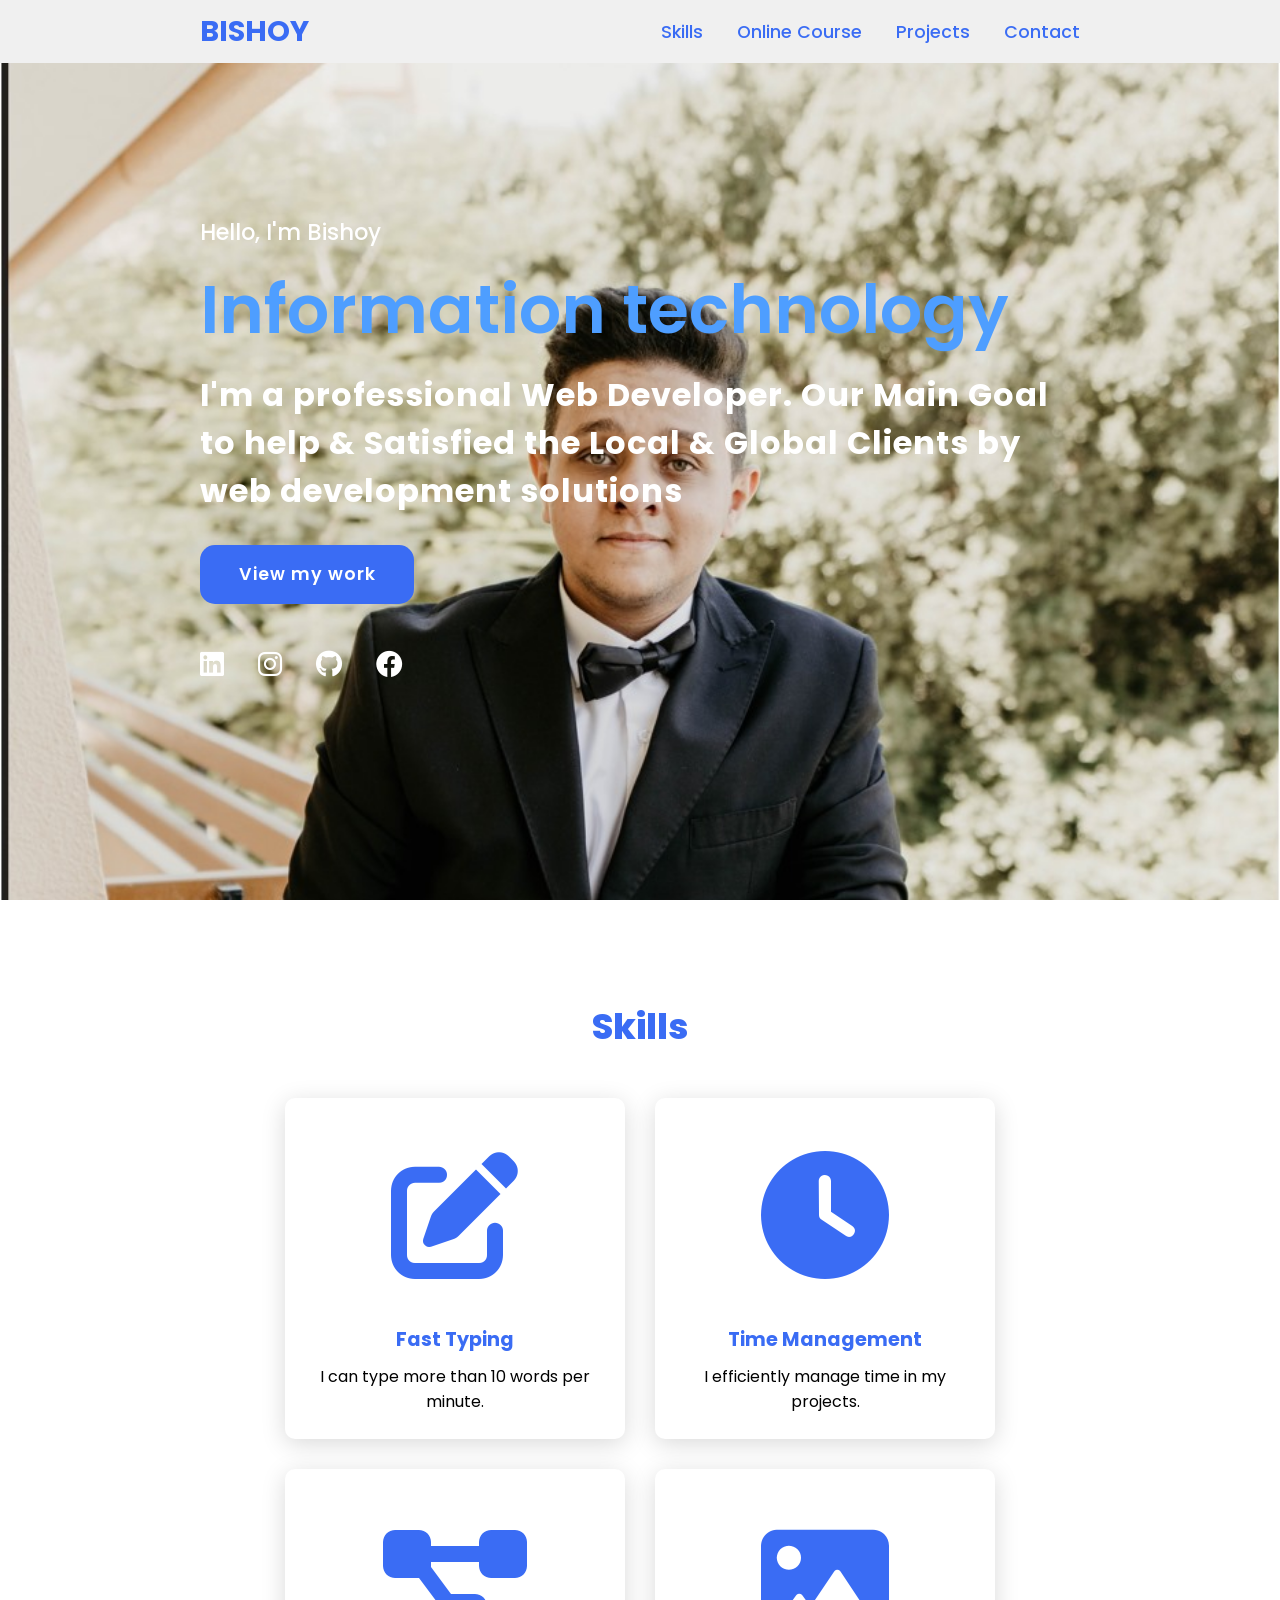
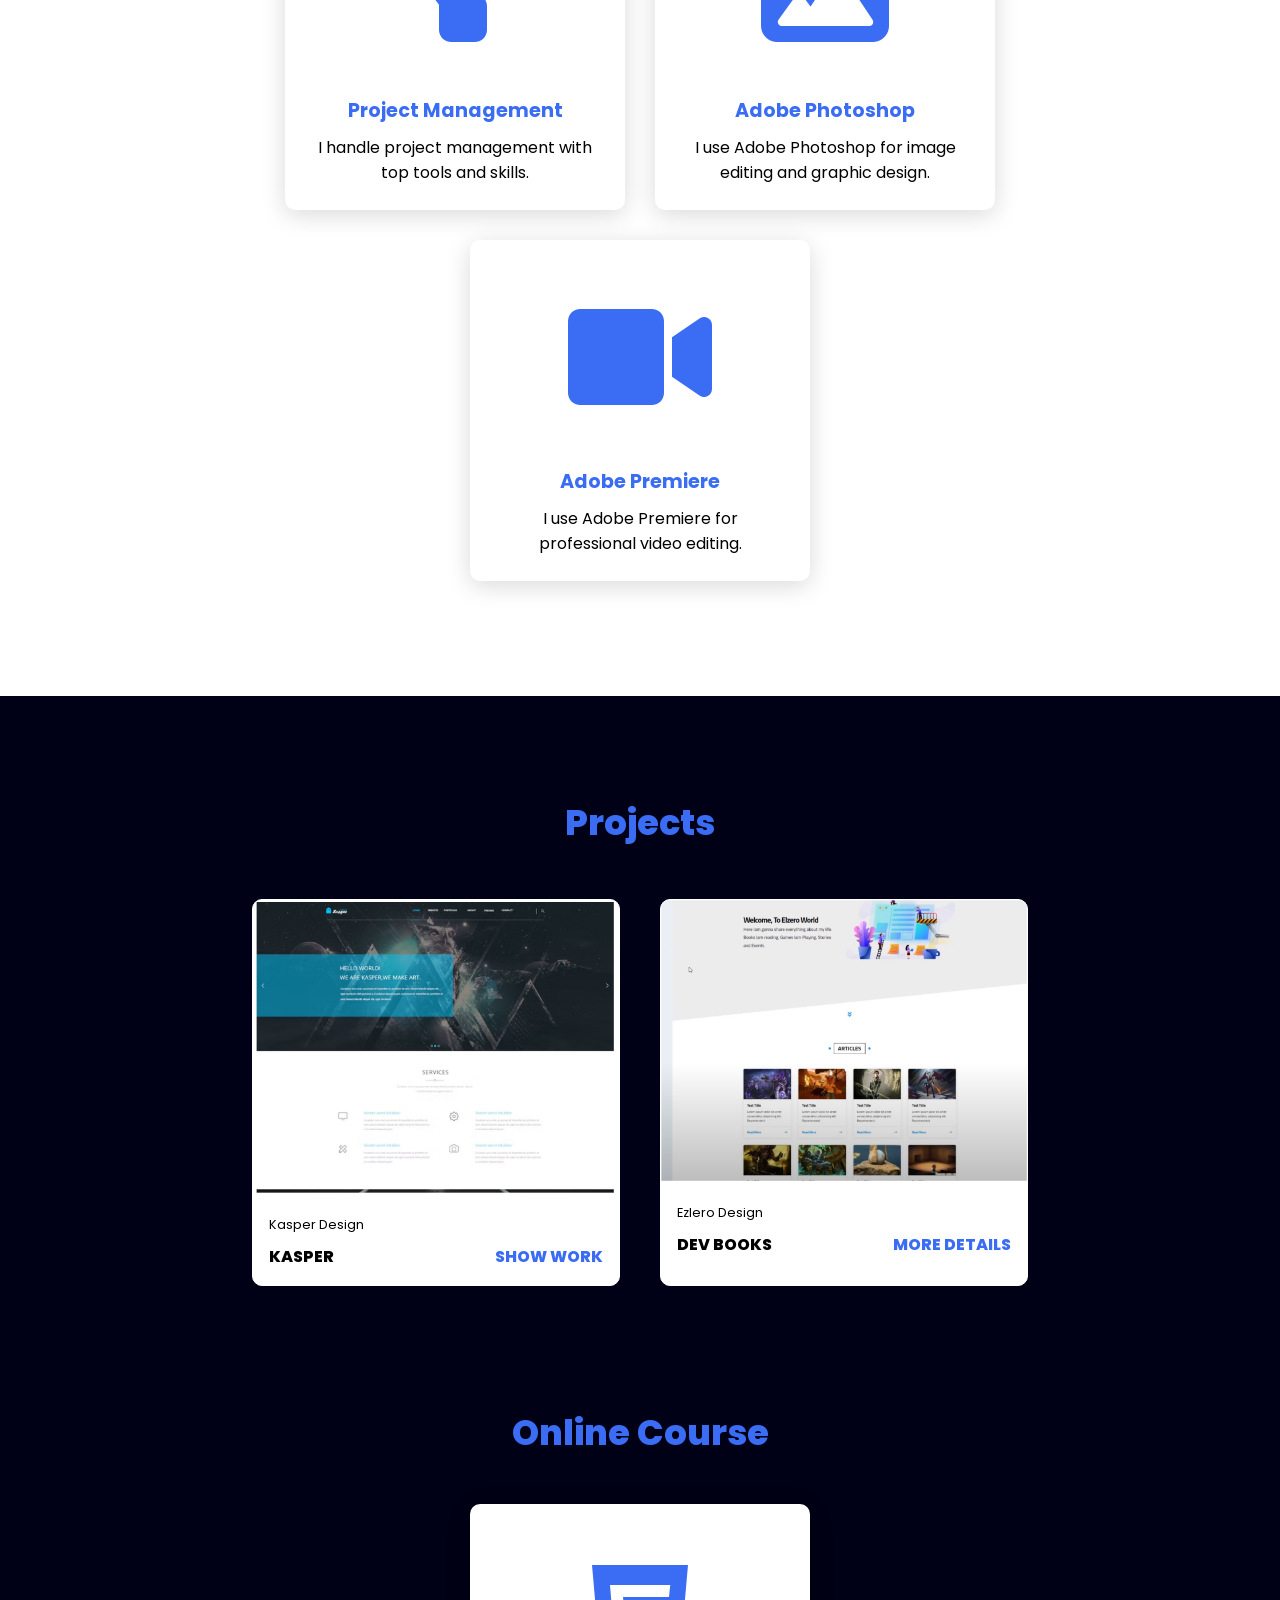
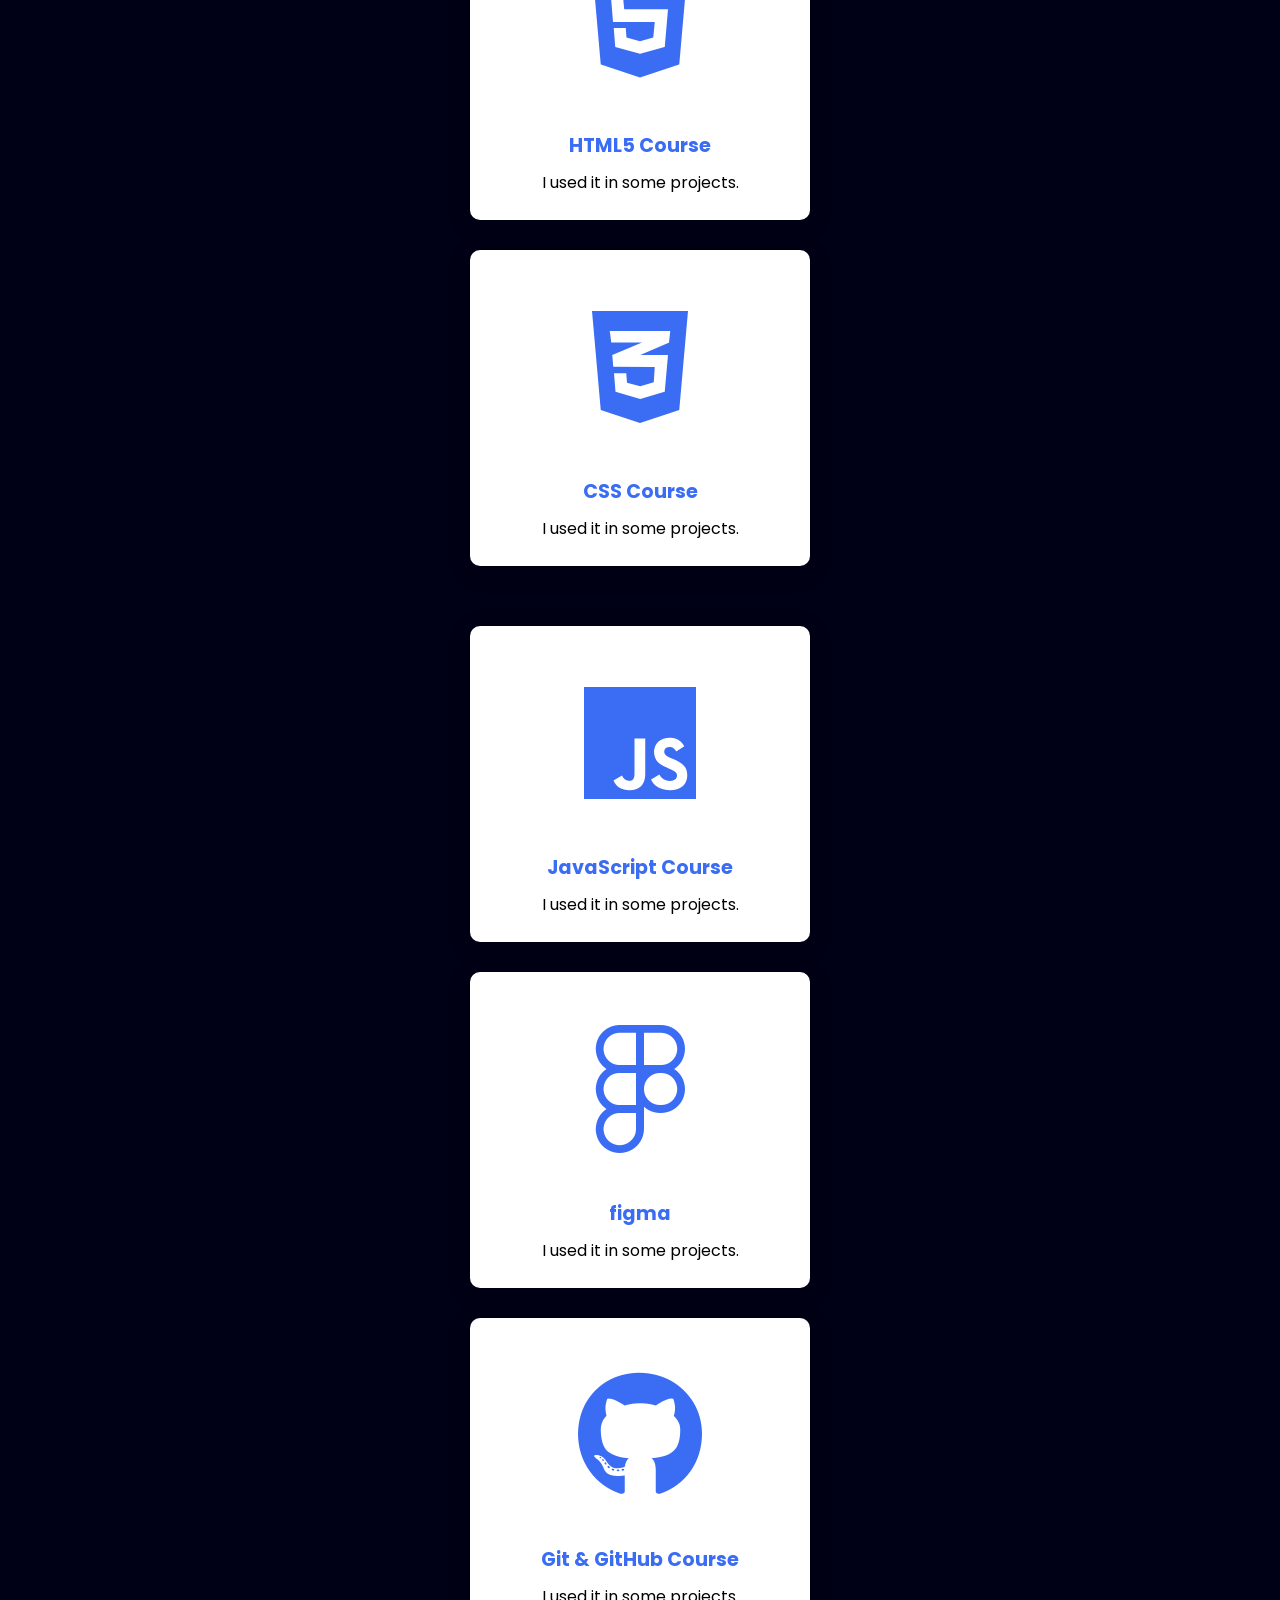
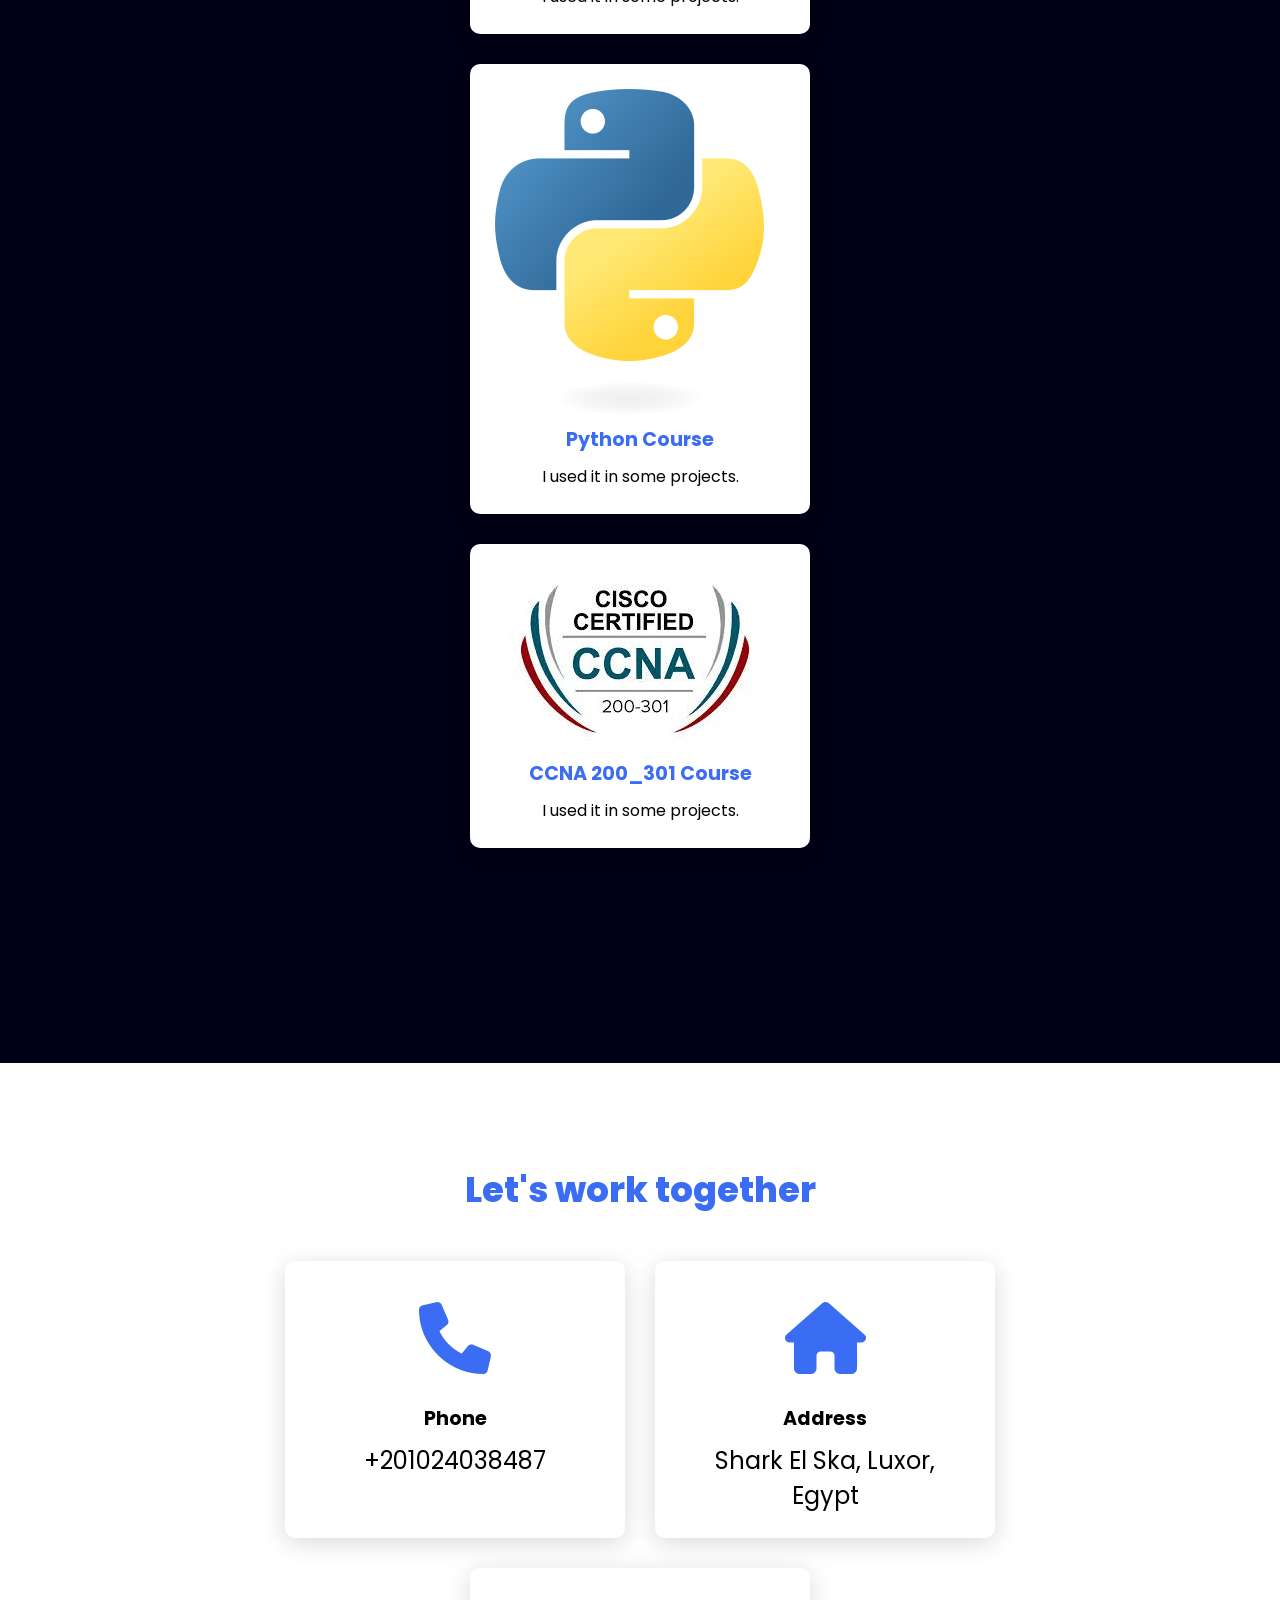
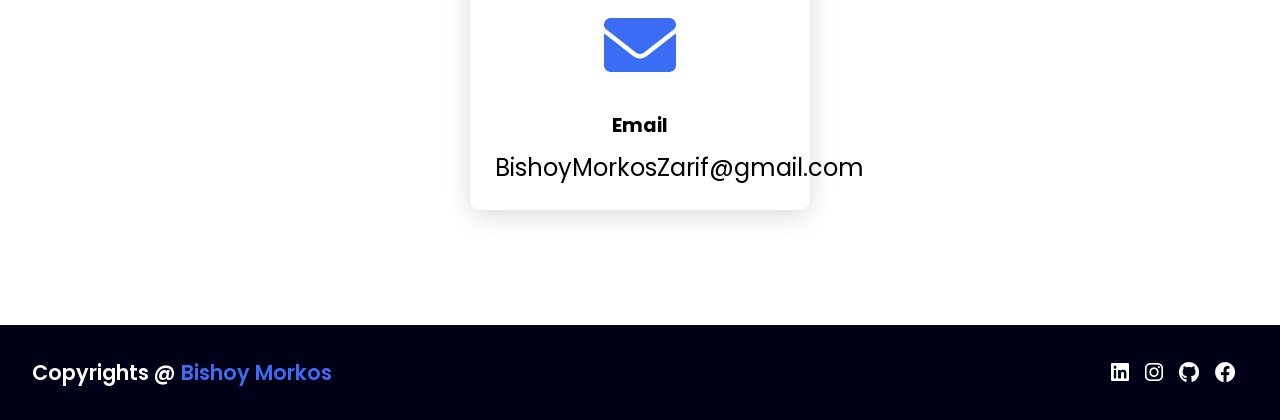
==== index.html @ e1ddabb9 "Update index.html" ====
<!DOCTYPE html>
<html lang="en">
<head>
    <meta charset="UTF-8">
    <meta http-equiv="X-UA-Compatible" content="IE=edge">
    <meta name="viewport" content="width=device-width, initial-scale=1.0">
    <link rel="stylesheet" href="https://cdnjs.cloudflare.com/ajax/libs/font-awesome/6.0.0-beta3/css/all.min.css">
    <link rel="stylesheet" href="style.css">
    <title>Bishoy Morkos</title>
</head>
<body>

    <header>
        <a href="#" class="logo">Bishoy</a>
        <nav class="navigation">
            <a href="#Skills">Skills</a>
            <a href="#Online-Course">Online Course</a>
            <a href="#projects">Projects</a>
            <a href="#contact">Contact</a>
        </nav>
    </header>


    <section class="main">
        <div>
            <h2>Hello, I'm Bishoy<br><span>Information technology</span></h2>
            <h3>I'm a professional Web Developer. Our Main Goal to help & Satisfied the Local & Global Clients by web development solutions</h3>
            <a href="#projects" class="main-btn">View my work</a>
            <div class="social-icons">
                <a href="https://www.linkedin.com/in/bishoy-morkos-71a820216/"><i class="fab fa-linkedin"></i></a>
                <a href="https://www.instagram.com/bishoymorkos1/"><i class="fab fa-instagram"></i></a>
                <a href="https://github.com/BishoyMZarif"><i class="fab fa-github"></i></a>
                <a href="https://www.facebook.com/bishoy.morkos.3/"><i class="fab fa-facebook"></i></a>

            </div>
        </div>
    </section>
    <section class="cards" id="Skills">
        <h2 class="title">Skills</h2>
        <div class="content">
            <div class="card">
                <div class="icon">
                    <i class="fas fa-edit"></i>
                </div>
                <div class="info">
                    <h3>Fast Typing</h3>
                    <p>I can type more than 10 words per minute.</p>
                </div>
            </div>
            <div class="card">
                <div class="icon">
                    <i class="fas fa-clock"></i>
                </div>
                <div class="info">
                    <h3>Time Management</h3>
                    <p>I efficiently manage time in my projects.</p>
                </div>
            </div>
            <div class="card">
                <div class="icon">
                    <i class="fas fa-diagram-project"></i>
                </div>
                <div class="info">
                    <h3>Project Management</h3>
                    <p>I handle project management with top tools and skills.</p>
                </div>
            </div>
            <div class="card">
                <div class="icon">
                    <i class="fas fa-image"></i>
                </div>
                <div class="info">
                    <h3>Adobe Photoshop</h3>
                    <p>I use Adobe Photoshop for image editing and graphic design.</p>
                </div>
            </div>
            <div class="card">
                <div class="icon">
                    <i class="fas fa-video"></i>
                </div>
                <div class="info">
                    <h3>Adobe Premiere</h3>
                    <p>I use Adobe Premiere for professional video editing.</p>
                </div>
            </div>
        </div>
    </section>
    
    

    <section class="projects" id="projects">
        <h2 class="title">Projects</h2>
        <div class="content">
            <div class="project-card">
                <div class="project-image">
                    <img src="imge/work1.jpg" />
                </div>
                <div class="project-info">
                    <p class="project-category">Kasper Design</p>
                    <strong class="project-title">
                        <span>Kasper</span>
                        <a href="https://bishoymzarif.github.io/Kasper.github.io/" class="more-details">Show Work</a>
                    </strong>
                </div>
            </div>
            <div class="project-card">
                <div class="project-image">
                    <img src="imge/work2.jpg" />
                </div>
                <div class="project-info">
                    <p class="project-category">Ezlero Design</p>
                    <strong class="project-title">
                        <span>Dev Books</span>
                        <a href="https://bishoymzarif.github.io/Elzero.github.io/" class="more-details">More details</a>
                    </strong>
                </div>
            </div>
        </div>
    <section class="cards" id="Online-Course"> 
        <h2 class="title">Online Course</h2>
        <div class="content">
            <div class="card">
                <div class="icon">
                    <i class="fab fa-html5"></i>
                </div>
                <div class="info">
                    <h3>HTML5 Course</h3>
                    <p>I used it in some projects.</p>
                </div>
            </div>
            
            <div class="card">
                <div class="icon">
                    <i class="fab fa-css3-alt"></i>
                </div>
                <div class="info">
                    <h3>CSS Course</h3>
                    <p>I used it in some projects.</p>
                </div>
            </div>
            <div class="content">
                <div class="card">
                    <div class="icon">
                        <i class="fa-brands fa-js"></i>
                    </div>
                    <div class="info">
                        <h3>JavaScript Course</h3>
                        <p>I used it in some projects.</p>
                    </div>
                </div>
            <div class="card">
                <div class="icon">
                    <i class="fa-brands fa-figma"></i>
                </div>
                <div class="info">
                    <h3>figma</h3>
                    <p>I used it in some projects.</p>
                </div>
            </div>
    
            <div class="card">
                <div class="icon">
                    <i class="fab fa-github"></i>
                </div>
                <div class="info">
                    <h3>Git & GitHub Course</h3>
                    <p>I used it in some projects.</p>
                </div>
            </div>
    
            <div class="card">
                <div class="image">
                    <img src="imge/python-logo-only.png" alt="Python">
                </div>
                <div class="info">
                    <h3>Python Course</h3>
                    <p>I used it in some projects.</p>
                </div>
            </div>
    
            <div class="card">
                <div class="image">
                    <img src="imge/CCNA 200-301 Courses.jpeg" alt="Networks">
                </div>
                <div class="info">
                    <h3>CCNA 200_301 Course</h3>
                    <p>I used it in some projects.</p>
                </div>
            </div>
    </section>
    
</section>

<section class="cards contact" id="contact">
    <h2 class="title">Let's work together</h2>
    <div class="content">
        <div class="card">
            <div class="icon">
                <i class="fas fa-phone" aria-label="Phone Icon"></i>
            </div>
            <div class="info">
                <h3>Phone</h3>
                <p>+201024038487</p>
            </div>
        </div>
        <div class="card">
            <div class="icon">
                <i class="fas fa-house" aria-label="House Icon"></i>
            </div>
            <div class="info">
                <h3>Address</h3>
                <p>Shark El Ska, Luxor, Egypt</p>
            </div>
        </div>
        <div class="card">
            <div class="icon">
                <i class="fas fa-envelope" aria-label="Email Icon"></i>
            </div>
            <div class="info">
                <h3>Email</h3>
                <p>BishoyMorkosZarif@gmail.com</p>
            </div>
        </div>
    </div>
</section>

    
    <footer class="footer">
        <p class="footer-title">Copyrights @ <span>Bishoy Morkos</span></p>
        <div class="social-icons">
            <a href="https://www.linkedin.com/in/bishoy-morkos-71a820216/"><i class="fab fa-linkedin"></i></a>
            <a href="https://www.instagram.com/bishoymorkos1/"><i class="fab fa-instagram"></i></a>
            <a href="https://github.com/BishoyMZarif"><i class="fab fa-github"></i></a>
            <a href="https://www.facebook.com/bishoy.morkos.3/"><i class="fab fa-facebook"></i></a>
        </div>
    </footer>
    

</body>
</html>
---- style.css ----
@import url('https://fonts.googleapis.com/css2?family=Poppins:ital,wght@0,100;0,200;0,300;0,400;0,500;0,600;0,700;0,800;0,900;1,100;1,200;1,300;1,400;1,500;1,600;1,700;1,800;1,900&display=swap');

*{
    font-family: 'Poppins', sans-serif;
    margin: 0;
    padding: 0;
    box-sizing: border-box;
    scroll-behavior: smooth; 
}


header {
    background-color: #f0f0f0;
    width: 100%;
    position: fixed;
    z-index: 999;
    display: flex;
    justify-content: space-between;
    align-items: center;
    padding: 10px 200px ;
}

.logo{
    text-decoration: none;
    color: #3a6cf4;
    text-transform: uppercase;
    font-weight: 700;
    font-size: 1.8em;
}

.navigation a{
    color: #3a6cf4;
    text-decoration: none;
    font-size: 1.1em;
    font-weight: 500;
    padding-left: 30px;
}

.navigation a:hover{
    color: #601cfc;
}

section {
    padding: 100px 200px;
}

.main {
    width: 100%;
    min-height: 100vh;
    display: flex;
    align-items: center;
    background: url(imge/background..jpg) no-repeat;
    background-size: cover;
    background-position: center;
    background-attachment: fixed;
}

.main h2 {
    color: #fff;
    font-size: 1.4em;
    font-weight: 500;
}

.main h2 span {
    display: inline-block;
    margin-top: 10px;
    color: #4e9eff;
    font-size: 3em;
    font-weight: 600;
}

.main h3 {
    color: #fff;
    font-size: 2em;
    font-weight: 700;
    letter-spacing: 1px;
    margin-top: 10px;
    margin-bottom: 30px;
}

.main-btn {
    color: #fff;
    background-color: #3a6cf4;
    text-decoration: none;
    font-size: 1.1em;
    font-weight: 600;
    display: inline-block;
    padding: 0.9375em 2.1875em;
    letter-spacing: 1px;
    border-radius: 15px;
    margin-bottom: 40px;
    transition: 0.7s ease;
}

.main-btn:hover {
    background-color: #0a49f6;
    transform: scale(1.1);
}

.social-icons a {
    color: #fff;
    font-size: 1.7em;
    padding-right: 30px;
}

.title {
    display: flex;
    justify-content: center;
    color: #3a6cf4;
    font-size: 2.2em;
    font-weight: 800;
    margin-bottom: 30px;
}

.content {
    display: flex;
    justify-content: center;
    flex-direction: row;
    flex-wrap: wrap;
}

.card {
    background-color: #fff;
    width: 21.25em;
    box-shadow: 0 5px 25px rgba(1 1 1 / 15%);
    border-radius: 10px;
    padding: 25px;
    margin: 15px;
    transition: 0.7s ease;
}

.card:hover {
    transform: scale(1.1);
}

.card .icon {
    color: #3a6cf4;
    font-size: 8em;
    text-align: center;
}

.card img {
    max-width: 100%;
    height: auto;
    object-fit: cover; 
    display:block; 
}

.info {
    text-align: center;
}

.info h3{
    color: #3a6cf4;
    font-size: 1.2em;
    font-weight: 700;
    margin: 10px;
}

.Skills{
    background-color: white;
}

.Skills .content{
    margin-top: 30px;
}

.Skills-card {
    background-color: #fff;
    border: 1px solid #fff;
    min-height: 14em;
    width: 23em;
    overflow: hidden;
    border-radius: 10px;
    margin: 20px;
    transition: 0.7s ease;
}

.SKills-card:hover {
    transform: scale(1.1);
 }
 
 .Skills-card:hover .project-image {
     opacity: 0.9;
  }
 
 .Skills-image img{
     width: 100%
 }
 
 .Skills-info {
     padding: 1em;
 }
 
 .Skills-category {
     font-size: 0.8em;
     color: #000;
 }
 
 .Skills-title {
     display: flex;
     justify-content: space-between;
     text-transform: uppercase;
     font-weight: 800;
     margin-top: 10px;
 }
.projects {
    background-color: #000016;
}

.projects .content{
    margin-top: 30px;
}

.project-card {
    background-color: #fff;
    border: 1px solid #fff;
    min-height: 14em;
    width: 23em;
    overflow: hidden;
    border-radius: 10px;
    margin: 20px;
    transition: 0.7s ease;
}

.project-card:hover {
   transform: scale(1.1);
}

.project-card:hover .project-image {
    opacity: 0.9;
 }

.project-image img{
    width: 100%
}

.project-info {
    padding: 1em;
}

.project-category {
    font-size: 0.8em;
    color: #000;
}

.project-title {
    display: flex;
    justify-content: space-between;
    text-transform: uppercase;
    font-weight: 800;
    margin-top: 10px;
}

.more-details {
    text-decoration: none;
    color: #3a6cf4;
}

.more-details:hover {
    color: #601cfc;
}

.contact .icon{
    font-size: 4.5em;
}

.contact .info h3 {
    color: #000;
}

.contact .info p {
    font-size: 1.5em;
}

.footer {
    background-color: #000016;
    color: #fff;
    padding: 2em;
    display: flex;
    justify-content: space-between;
}

.footer-title {
    font-size: 1.3em;
    font-weight: 600;
}

.footer-title span {
    color: #3a6cf4;
}

.footer .social-icons a{
    font-size: 1.3em;
    padding: 0 12px 0 0;
}

@media (max-width:1023px){
    header{
        padding: 12px 20px;
    }

    .navigation a{
        padding-left: 10px;
    }

    .title{
        font-size: 1.8em;
    }

    section{
        padding: 80px 20px;
    }

    .main-content h2{
        font-size: 1em;
    }

    .main-content h3{
        font-size: 1.6em;
    }

    .content{
        flex-direction: column;
        align-items: center;
    }

}

@media (max-width:641px){
    body{
        font-size: 12px;
    }

    .main-content h2{
        font-size: 0.8em;
    }

    .main-content h3{
        font-size: 1.4em;
    }
}

@media (max-width:300px){
    body{
        font-size: 10px;
     
    }
}

.courses {
    background-color: #f0f0f0;
    width: 100%;
    position: fixed;
    z-index: 999;
    display: flex;
    justify-content: space-between;
    align-items: center;
    padding: 10px 200px ;
}


.courses .title {
    display: flex;
    justify-content: center;
    color: #3a6cf4;
    font-size: 2.2em;
    font-weight: 800;
    margin-bottom: 30px;
}


.courses .content {
    display: flex;
    justify-content: center;
    flex-direction: row;
    flex-wrap: wrap;
}
.course-card {
    background-color: white;
    border: 1px solid #ddd;
    border-radius: 8px;
    width: 30%;
    margin-bottom: 30px;
    box-shadow: 0 4px 8px rgba(0, 0, 0, 0.1);
    transition: transform 0.3s ease-in-out;
}

.course-card:hover {
    transform: scale(1.05);
}

.course-image img {
    width: 100%;
    border-top-left-radius: 8px;
    border-top-right-radius: 8px;
}

.course-info {
    padding: 15px;
}

.course-info h3 {
    font-size: 1.5em;
    margin-bottom: 10px;
}

.course-info p {
    font-size: 1em;
    margin-bottom: 15px;
    color: #555;
}

.course-link {
    text-decoration: none;
    color: #007bff;
    font-weight: bold;
    transition: color 0.3s ease;
}

.course-link:hover {
    color: #0056b3;
}

/* Media query for smaller screens */
@media screen and (max-width: 768px) {
    .course-card {
        width: 100%;
        margin-bottom: 20px;
    }
}
.courses {
    padding: 50px;
    background-color: #f9f9f9;
}

.courses .title {
    text-align: center;
    font-size: 2em;
    margin-bottom: 30px;
}

.courses .content {
    display: flex;
    justify-content: space-between;
    flex-wrap: wrap;
}

.course-card {
    background-color: white;
    border: 1px solid #ddd;
    border-radius: 8px;
    width: 30%;
    margin-bottom: 30px;
    box-shadow: 0 4px 8px rgba(0, 0, 0, 0.1);
    transition: transform 0.3s ease-in-out;
}

.course-card:hover {
    transform: scale(1.05);
}

.course-image img {
    width: 100%;
    border-top-left-radius: 8px;
    border-top-right-radius: 8px;
}

.course-info {
    padding: 15px;
}

.course-info h3 {
    font-size: 1.5em;
    margin-bottom: 10px;
}

.course-info p {
    font-size: 1em;
    margin-bottom: 15px;
    color: #555;
}

.course-link {
    text-decoration: none;
    color: #007bff;
    font-weight: bold;
    transition: color 0.3s ease;
}

.course-link:hover {
    color: #0056b3;
}

/* Media query for smaller screens */
@media screen and (max-width: 768px) {
    .course-card {
        width: 100%;
        margin-bottom: 20px;
    }
}
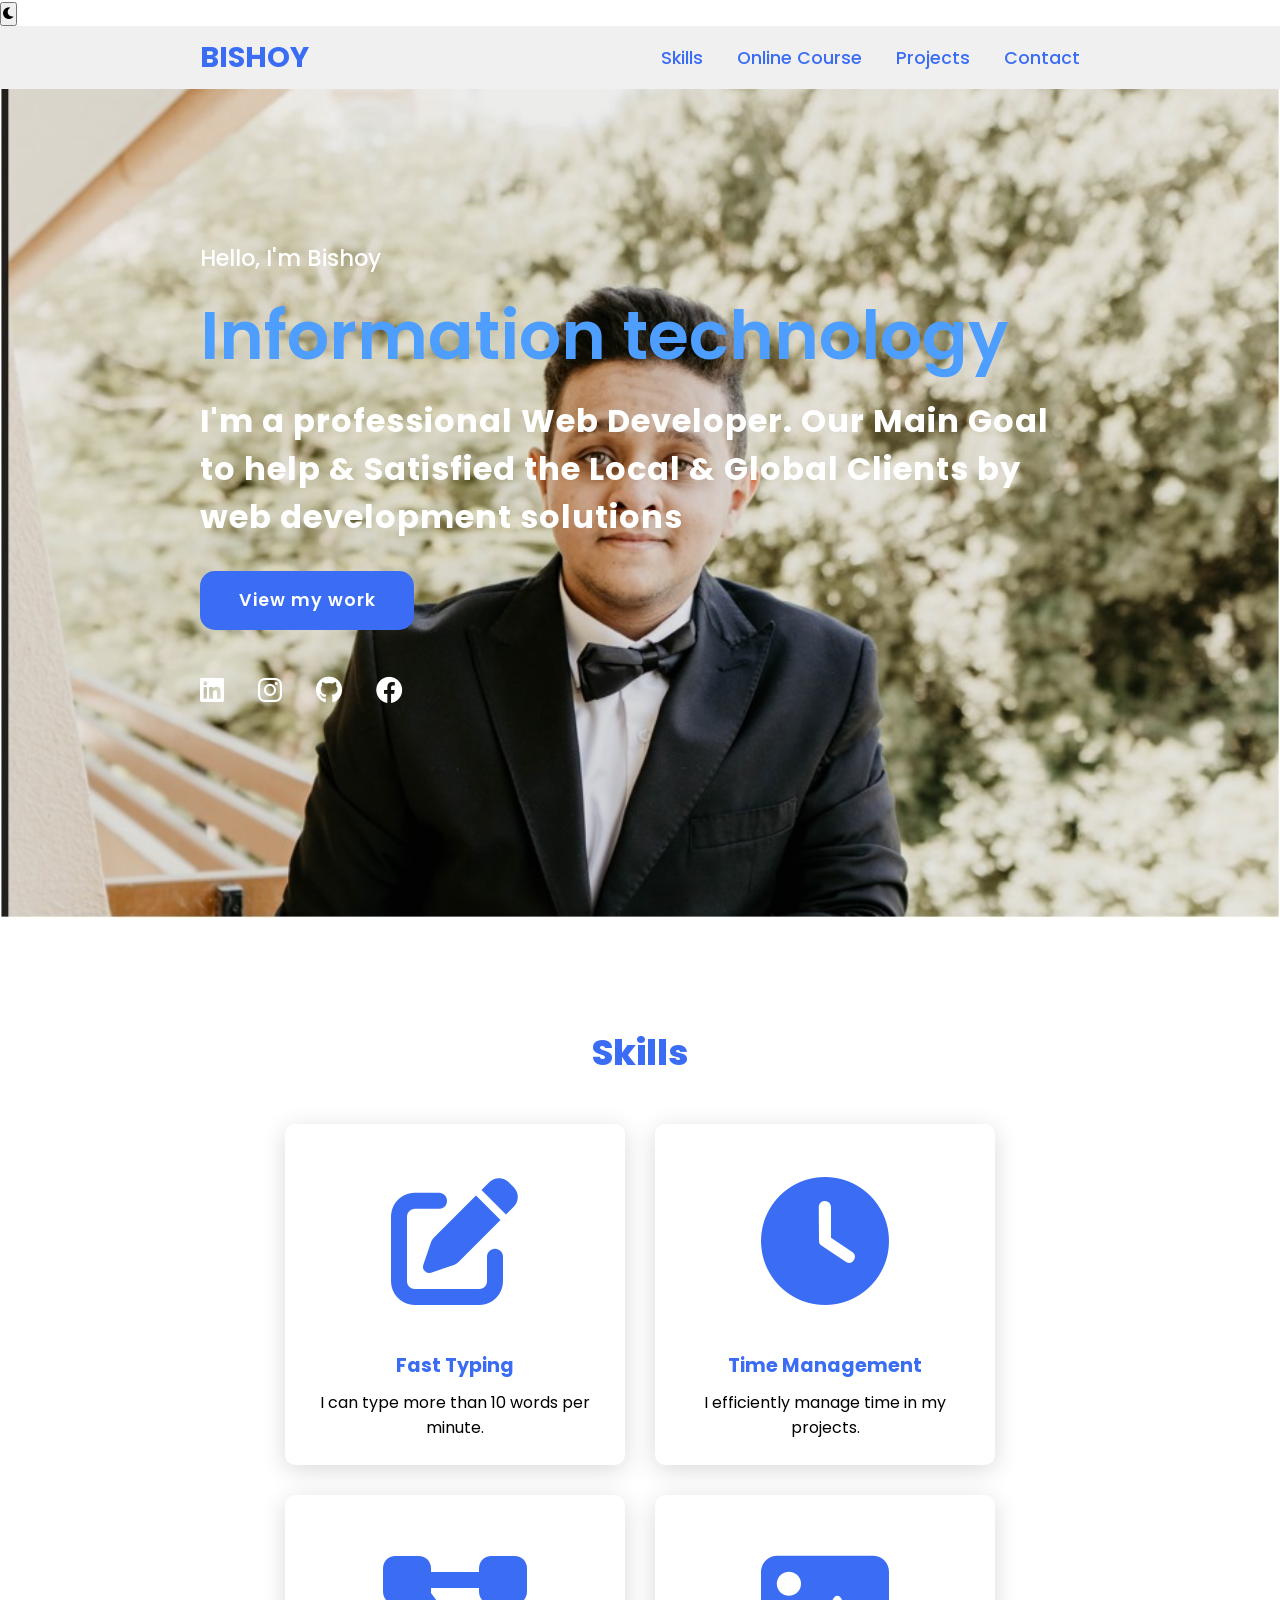
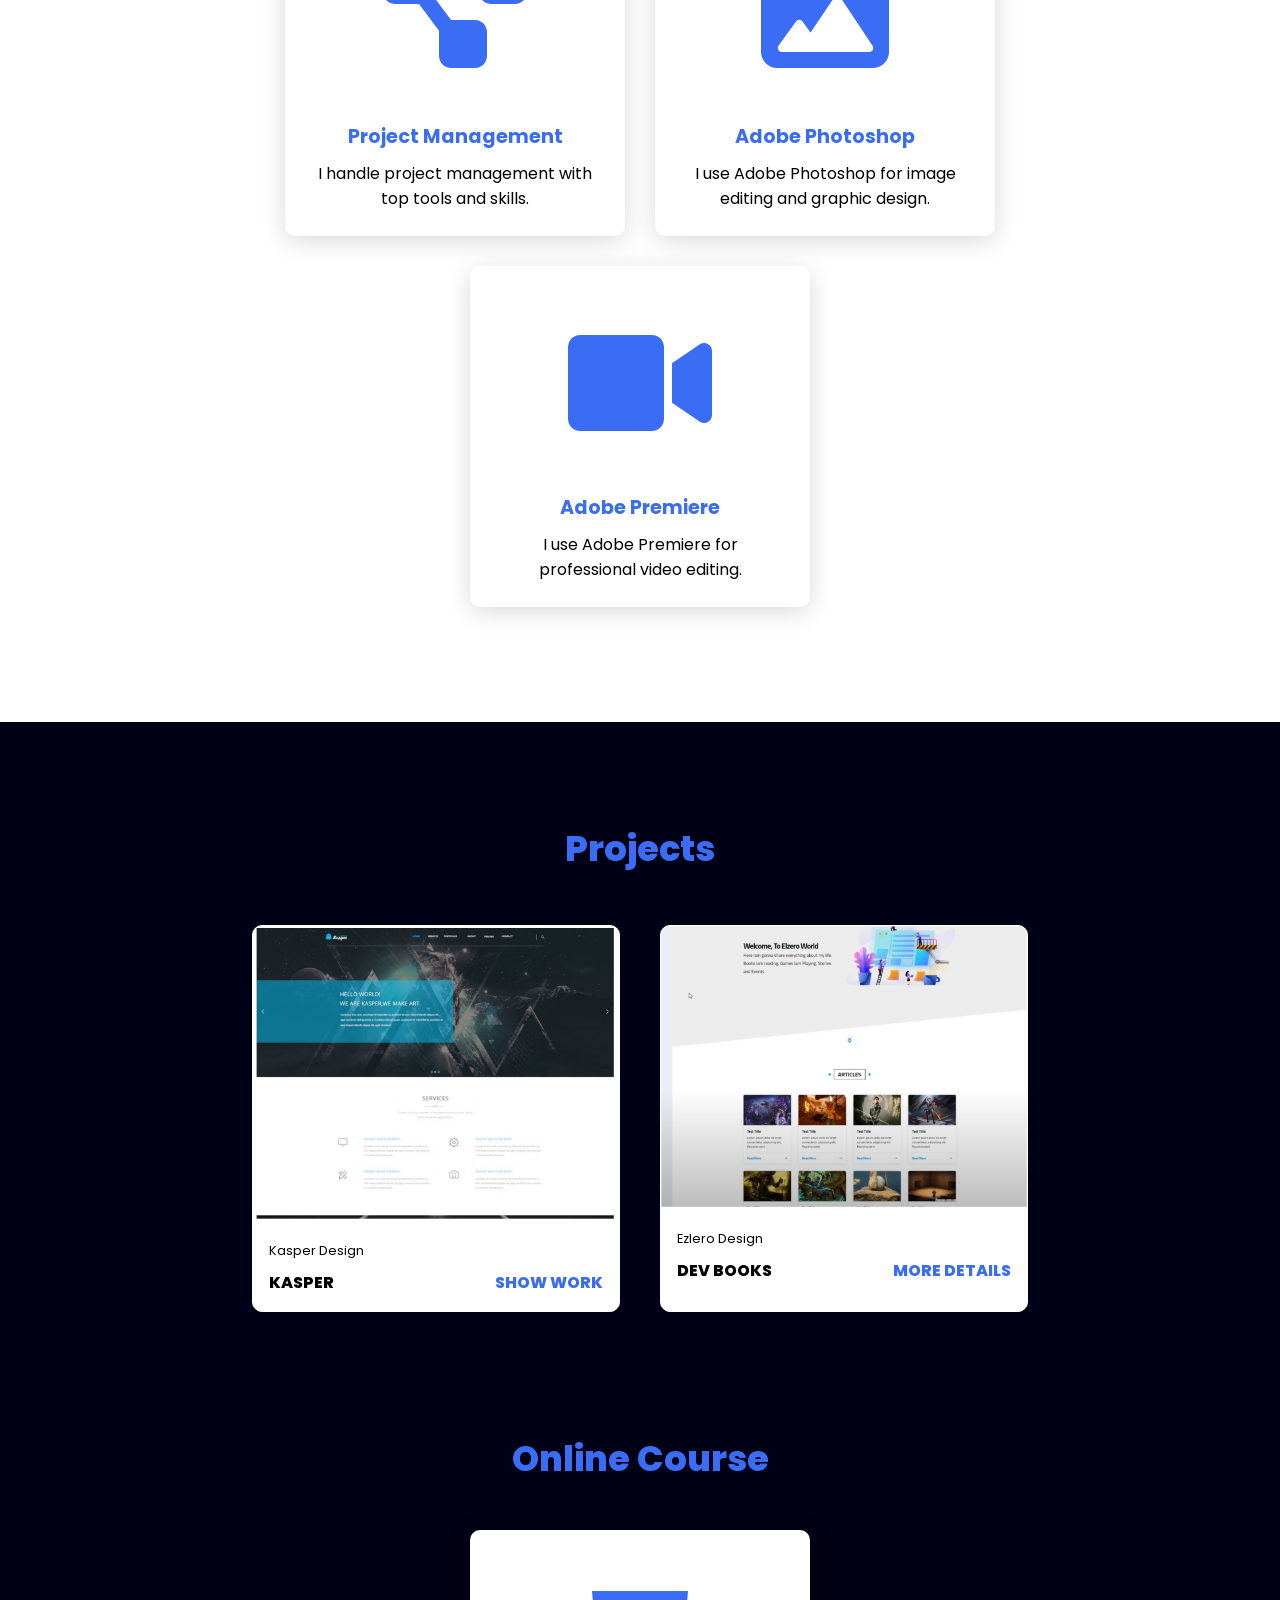
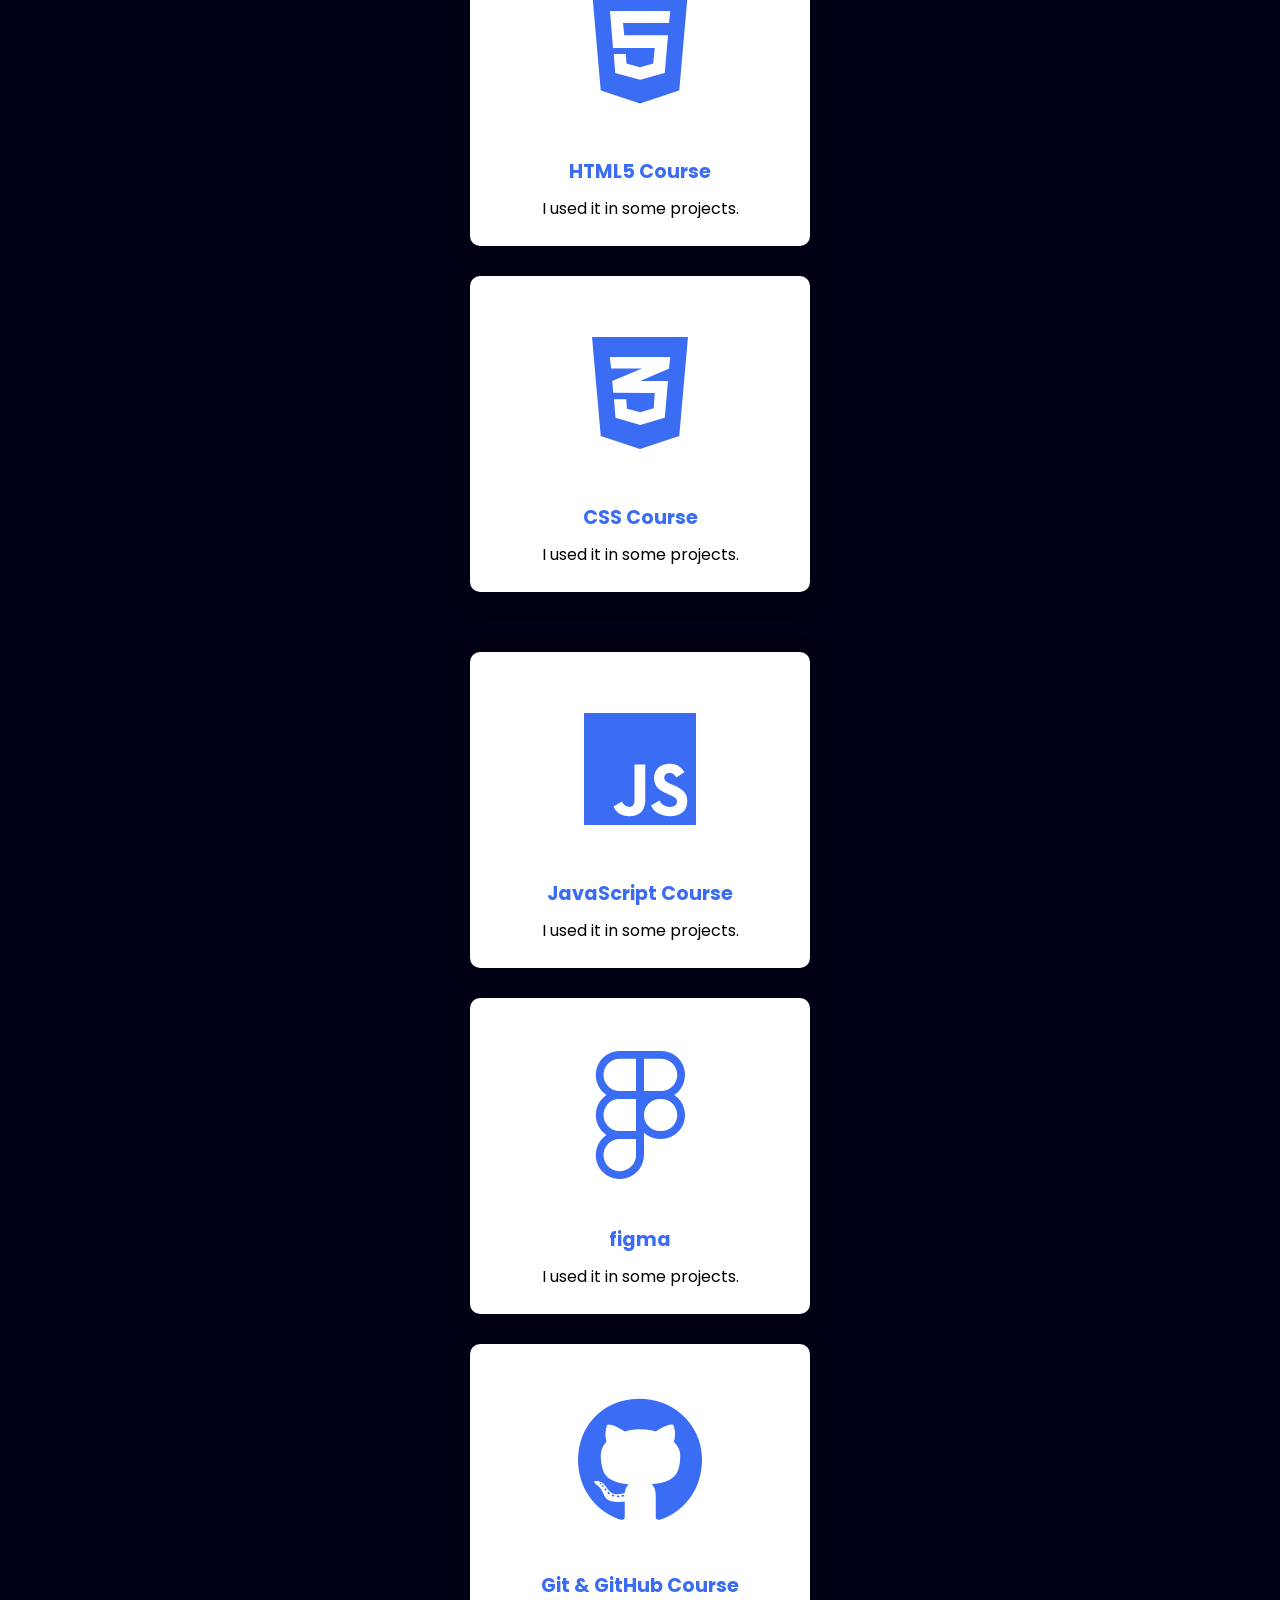
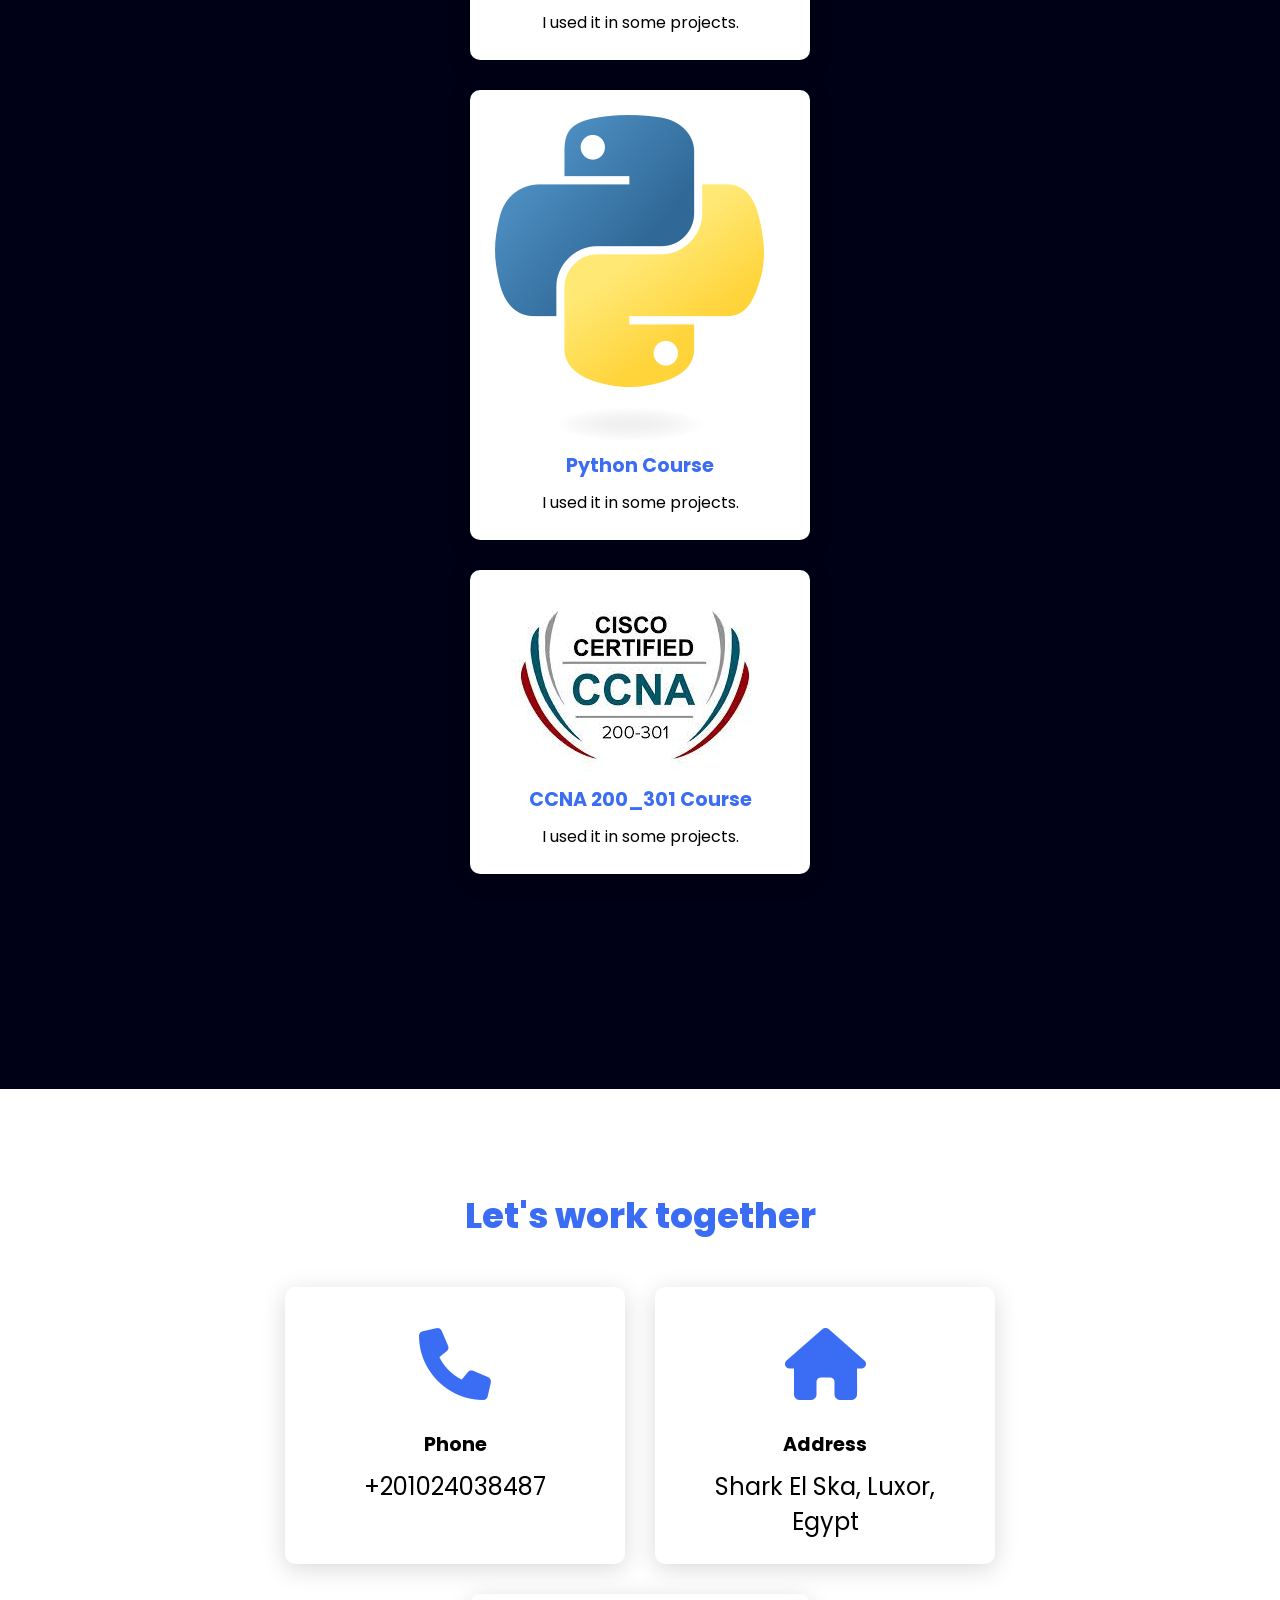
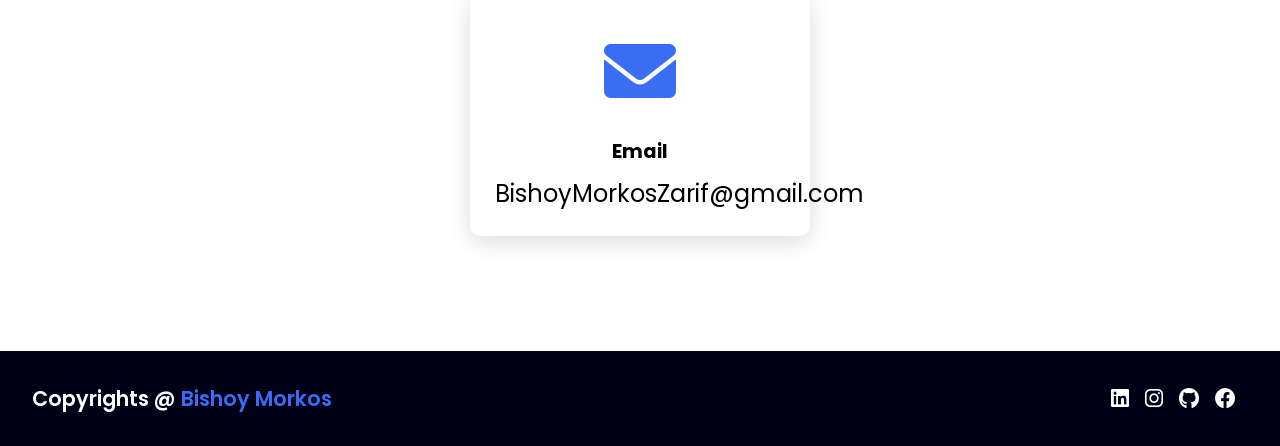
==== commit 7050b963: "Update index.html" ====
--- a/index.html
+++ b/index.html
@@ -9,7 +9,10 @@
     <title>Bishoy Morkos</title>
 </head>
 <body>
-
+</nav>
+        <button id="dark-mode-toggle" aria-label="Toggle Dark Mode">
+            <i class="fas fa-moon"></i>
+        </button>
     <header>
         <a href="#" class="logo">Bishoy</a>
         <nav class="navigation">
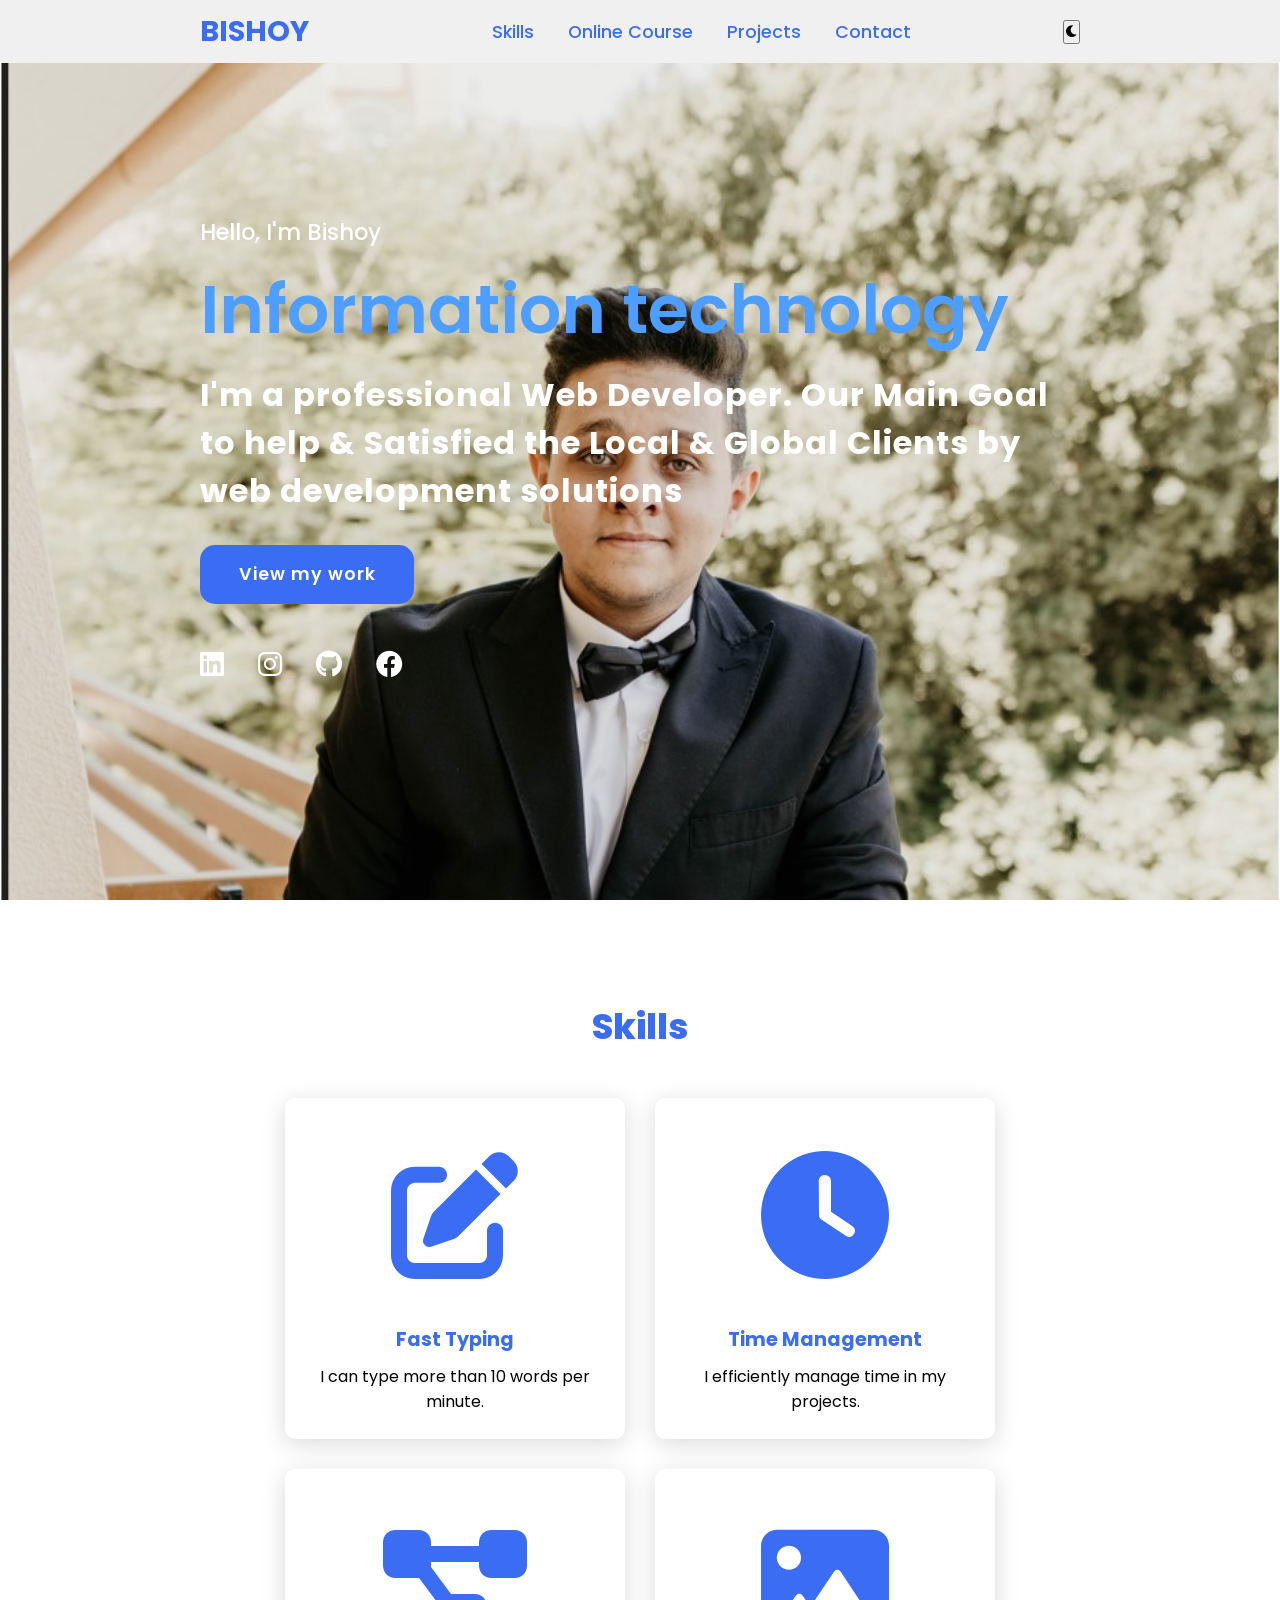
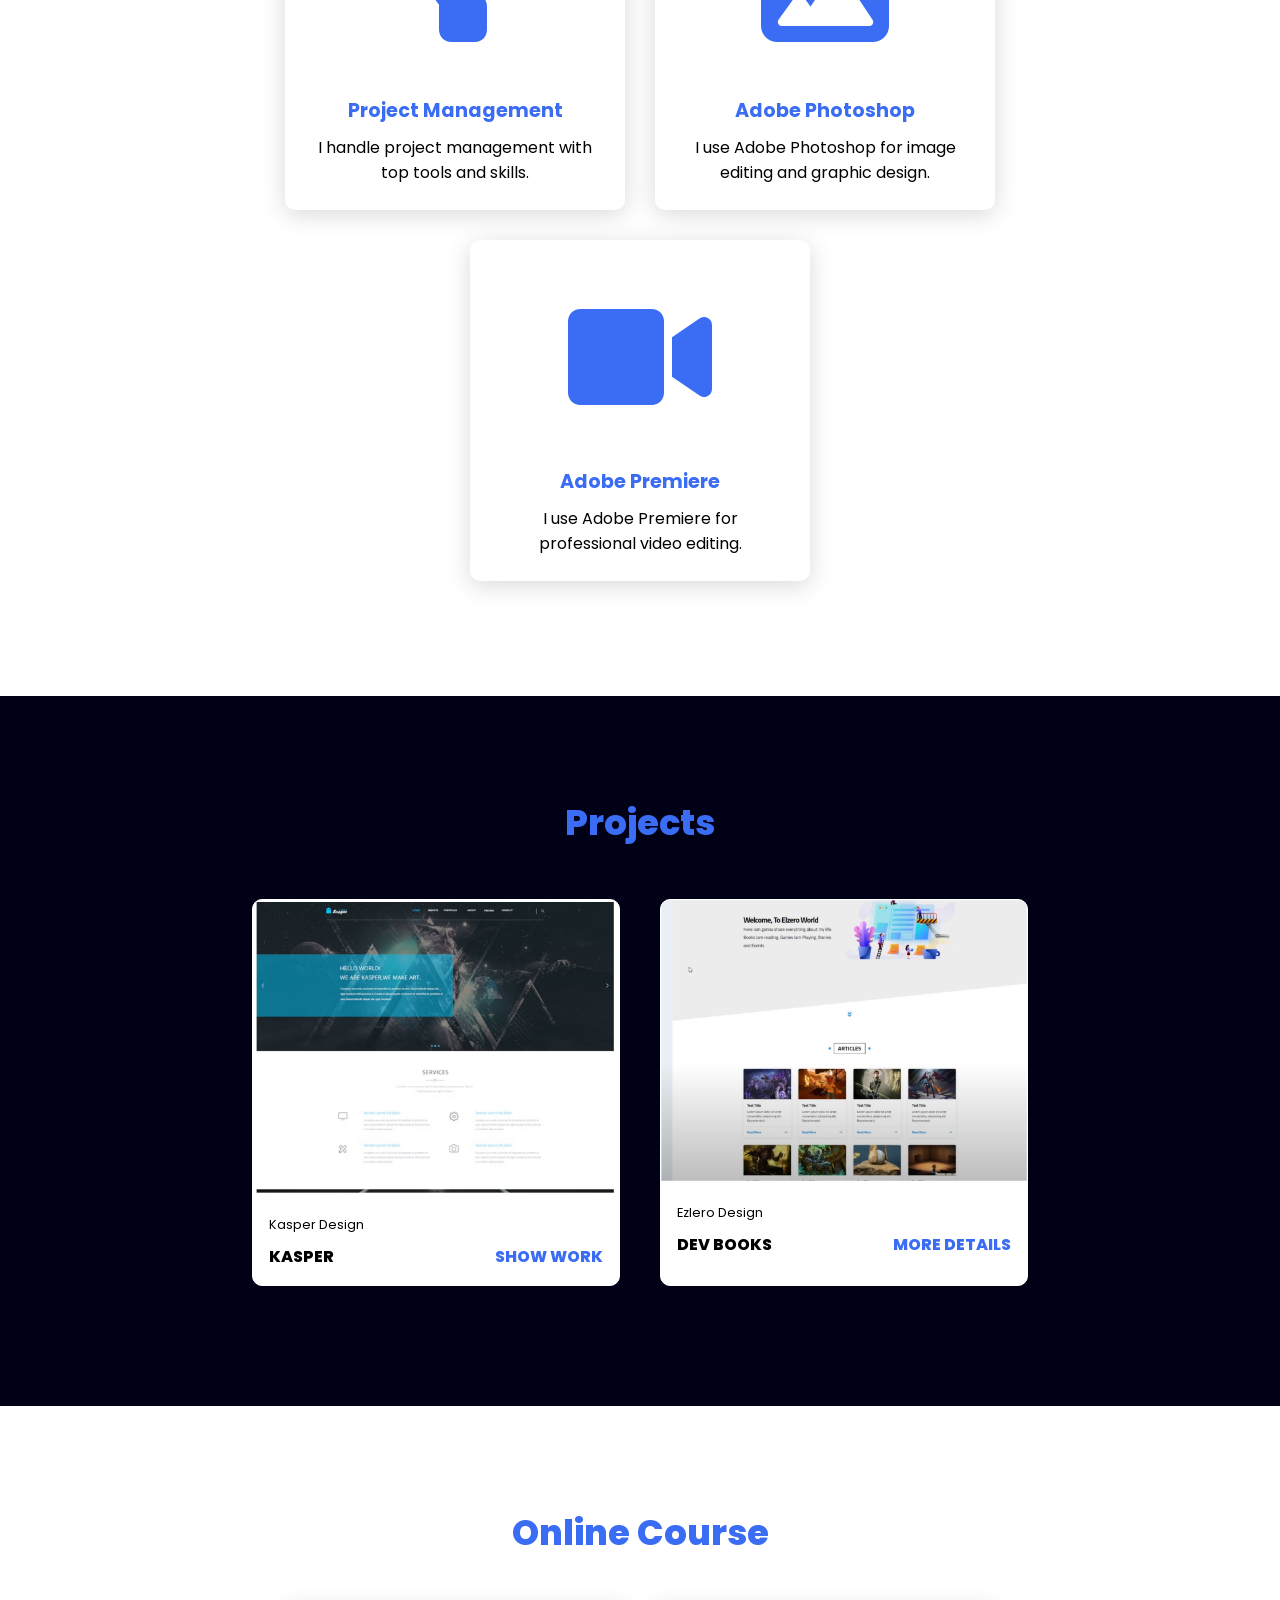
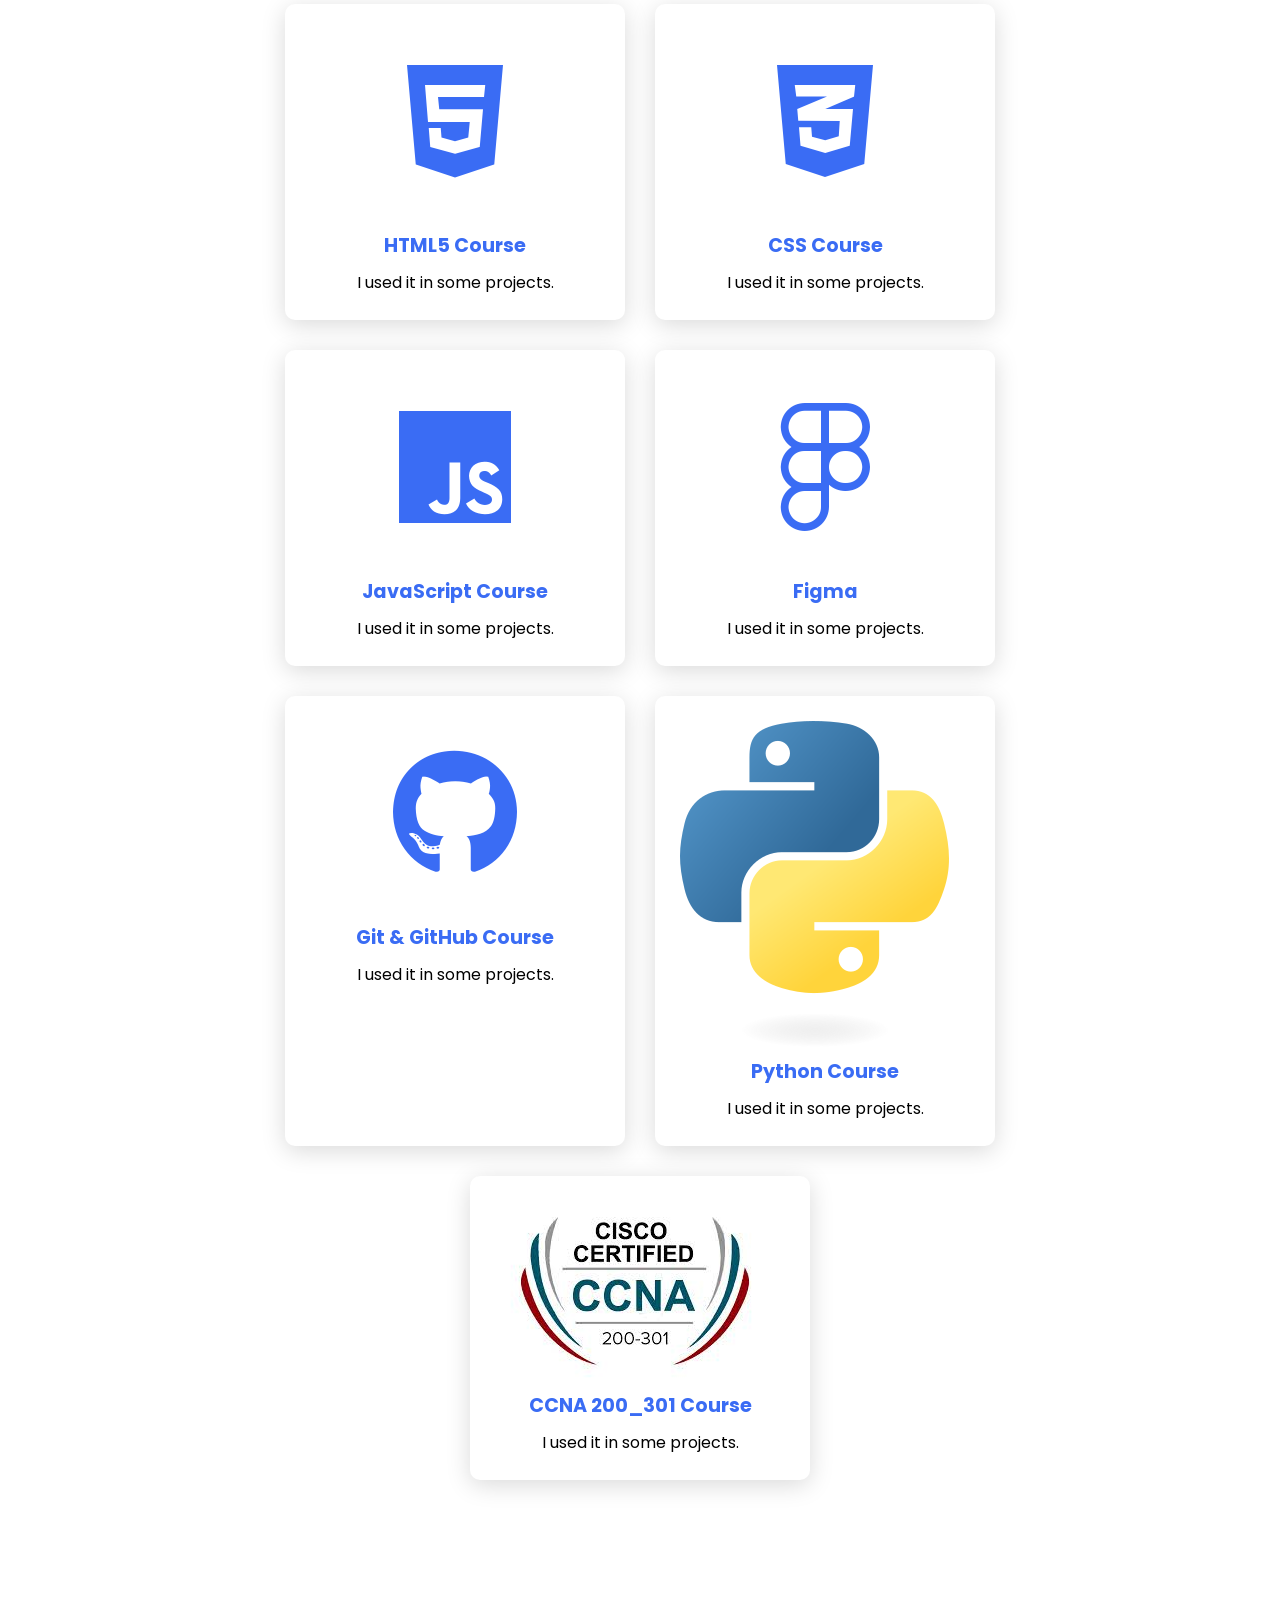
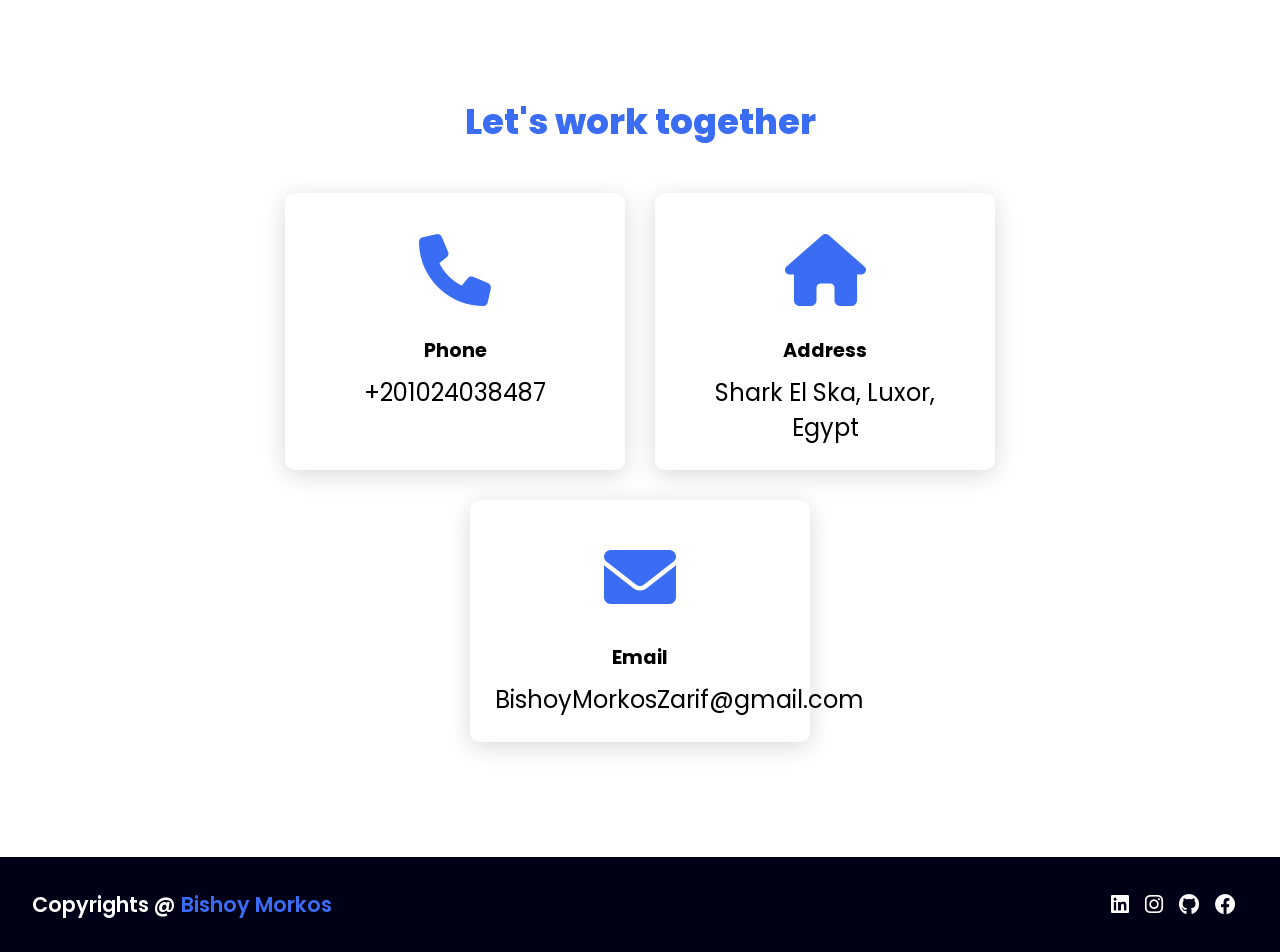
==== commit 9cbe81f9: "Update index.html" ====
--- a/index.html
+++ b/index.html
@@ -9,10 +9,6 @@
     <title>Bishoy Morkos</title>
 </head>
 <body>
-</nav>
-        <button id="dark-mode-toggle" aria-label="Toggle Dark Mode">
-            <i class="fas fa-moon"></i>
-        </button>
     <header>
         <a href="#" class="logo">Bishoy</a>
         <nav class="navigation">
@@ -21,8 +17,10 @@
             <a href="#projects">Projects</a>
             <a href="#contact">Contact</a>
         </nav>
+        <button id="dark-mode-toggle" aria-label="Toggle Dark Mode">
+            <i class="fas fa-moon"></i>
+        </button>
     </header>
-
 
     <section class="main">
         <div>
@@ -34,10 +32,10 @@
                 <a href="https://www.instagram.com/bishoymorkos1/"><i class="fab fa-instagram"></i></a>
                 <a href="https://github.com/BishoyMZarif"><i class="fab fa-github"></i></a>
                 <a href="https://www.facebook.com/bishoy.morkos.3/"><i class="fab fa-facebook"></i></a>
-
-            </div>
-        </div>
-    </section>
+            </div>
+        </div>
+    </section>
+
     <section class="cards" id="Skills">
         <h2 class="title">Skills</h2>
         <div class="content">
@@ -88,8 +86,6 @@
             </div>
         </div>
     </section>
-    
-    
 
     <section class="projects" id="projects">
         <h2 class="title">Projects</h2>
@@ -119,7 +115,9 @@
                 </div>
             </div>
         </div>
-    <section class="cards" id="Online-Course"> 
+    </section>
+
+    <section class="cards" id="Online-Course">
         <h2 class="title">Online Course</h2>
         <div class="content">
             <div class="card">
@@ -131,7 +129,6 @@
                     <p>I used it in some projects.</p>
                 </div>
             </div>
-            
             <div class="card">
                 <div class="icon">
                     <i class="fab fa-css3-alt"></i>
@@ -141,26 +138,24 @@
                     <p>I used it in some projects.</p>
                 </div>
             </div>
-            <div class="content">
-                <div class="card">
-                    <div class="icon">
-                        <i class="fa-brands fa-js"></i>
-                    </div>
-                    <div class="info">
-                        <h3>JavaScript Course</h3>
-                        <p>I used it in some projects.</p>
-                    </div>
-                </div>
+            <div class="card">
+                <div class="icon">
+                    <i class="fa-brands fa-js"></i>
+                </div>
+                <div class="info">
+                    <h3>JavaScript Course</h3>
+                    <p>I used it in some projects.</p>
+                </div>
+            </div>
             <div class="card">
                 <div class="icon">
                     <i class="fa-brands fa-figma"></i>
                 </div>
                 <div class="info">
-                    <h3>figma</h3>
-                    <p>I used it in some projects.</p>
-                </div>
-            </div>
-    
+                    <h3>Figma</h3>
+                    <p>I used it in some projects.</p>
+                </div>
+            </div>
             <div class="card">
                 <div class="icon">
                     <i class="fab fa-github"></i>
@@ -170,7 +165,6 @@
                     <p>I used it in some projects.</p>
                 </div>
             </div>
-    
             <div class="card">
                 <div class="image">
                     <img src="imge/python-logo-only.png" alt="Python">
@@ -180,7 +174,6 @@
                     <p>I used it in some projects.</p>
                 </div>
             </div>
-    
             <div class="card">
                 <div class="image">
                     <img src="imge/CCNA 200-301 Courses.jpeg" alt="Networks">
@@ -190,44 +183,42 @@
                     <p>I used it in some projects.</p>
                 </div>
             </div>
-    </section>
-    
-</section>
-
-<section class="cards contact" id="contact">
-    <h2 class="title">Let's work together</h2>
-    <div class="content">
-        <div class="card">
-            <div class="icon">
-                <i class="fas fa-phone" aria-label="Phone Icon"></i>
-            </div>
-            <div class="info">
-                <h3>Phone</h3>
-                <p>+201024038487</p>
-            </div>
-        </div>
-        <div class="card">
-            <div class="icon">
-                <i class="fas fa-house" aria-label="House Icon"></i>
-            </div>
-            <div class="info">
-                <h3>Address</h3>
-                <p>Shark El Ska, Luxor, Egypt</p>
-            </div>
-        </div>
-        <div class="card">
-            <div class="icon">
-                <i class="fas fa-envelope" aria-label="Email Icon"></i>
-            </div>
-            <div class="info">
-                <h3>Email</h3>
-                <p>BishoyMorkosZarif@gmail.com</p>
-            </div>
-        </div>
-    </div>
-</section>
-
-    
+        </div>
+    </section>
+
+    <section class="cards contact" id="contact">
+        <h2 class="title">Let's work together</h2>
+        <div class="content">
+            <div class="card">
+                <div class="icon">
+                    <i class="fas fa-phone" aria-label="Phone Icon"></i>
+                </div>
+                <div class="info">
+                    <h3>Phone</h3>
+                    <p>+201024038487</p>
+                </div>
+            </div>
+            <div class="card">
+                <div class="icon">
+                    <i class="fas fa-house" aria-label="House Icon"></i>
+                </div>
+                <div class="info">
+                    <h3>Address</h3>
+                    <p>Shark El Ska, Luxor, Egypt</p>
+                </div>
+            </div>
+            <div class="card">
+                <div class="icon">
+                    <i class="fas fa-envelope" aria-label="Email Icon"></i>
+                </div>
+                <div class="info">
+                    <h3>Email</h3>
+                    <p>BishoyMorkosZarif@gmail.com</p>
+                </div>
+            </div>
+        </div>
+    </section>
+
     <footer class="footer">
         <p class="footer-title">Copyrights @ <span>Bishoy Morkos</span></p>
         <div class="social-icons">
@@ -237,7 +228,7 @@
             <a href="https://www.facebook.com/bishoy.morkos.3/"><i class="fab fa-facebook"></i></a>
         </div>
     </footer>
-    
-
+
+    <script src="style.js"></script>
 </body>
 </html>
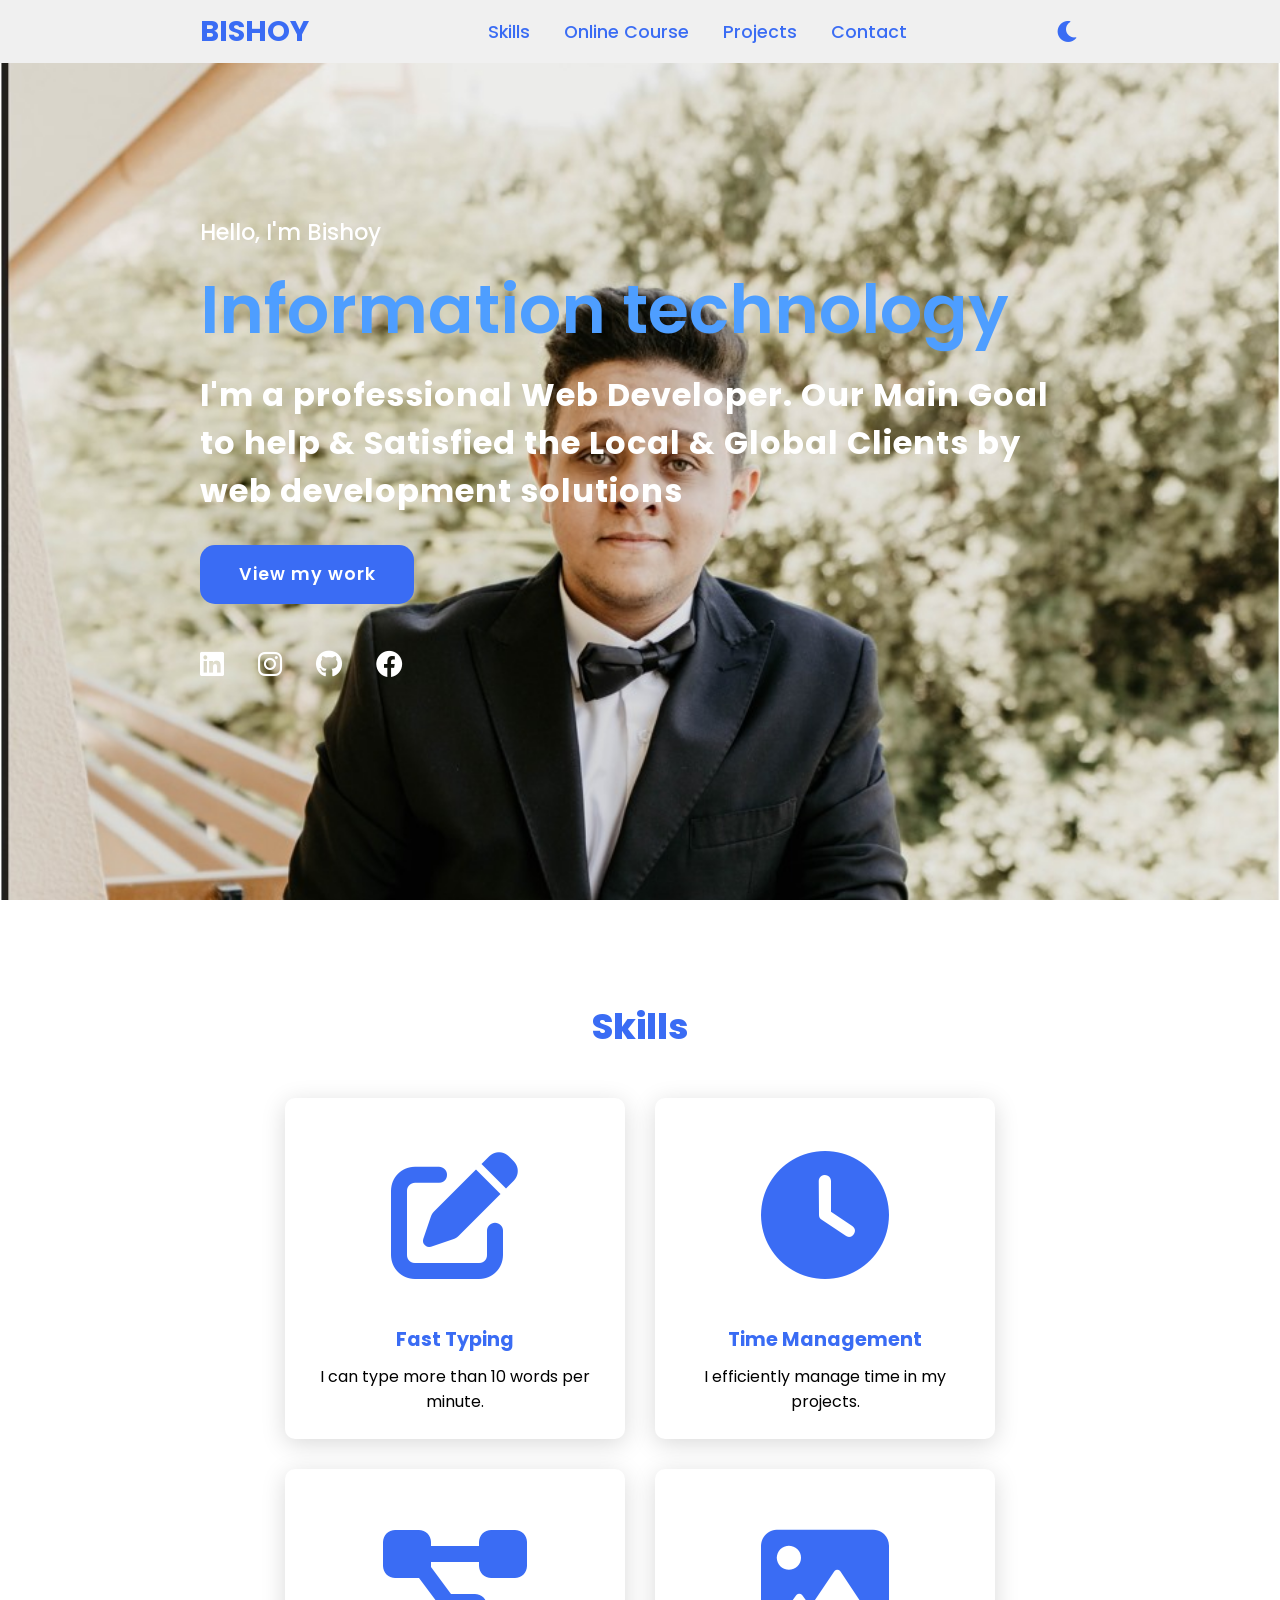
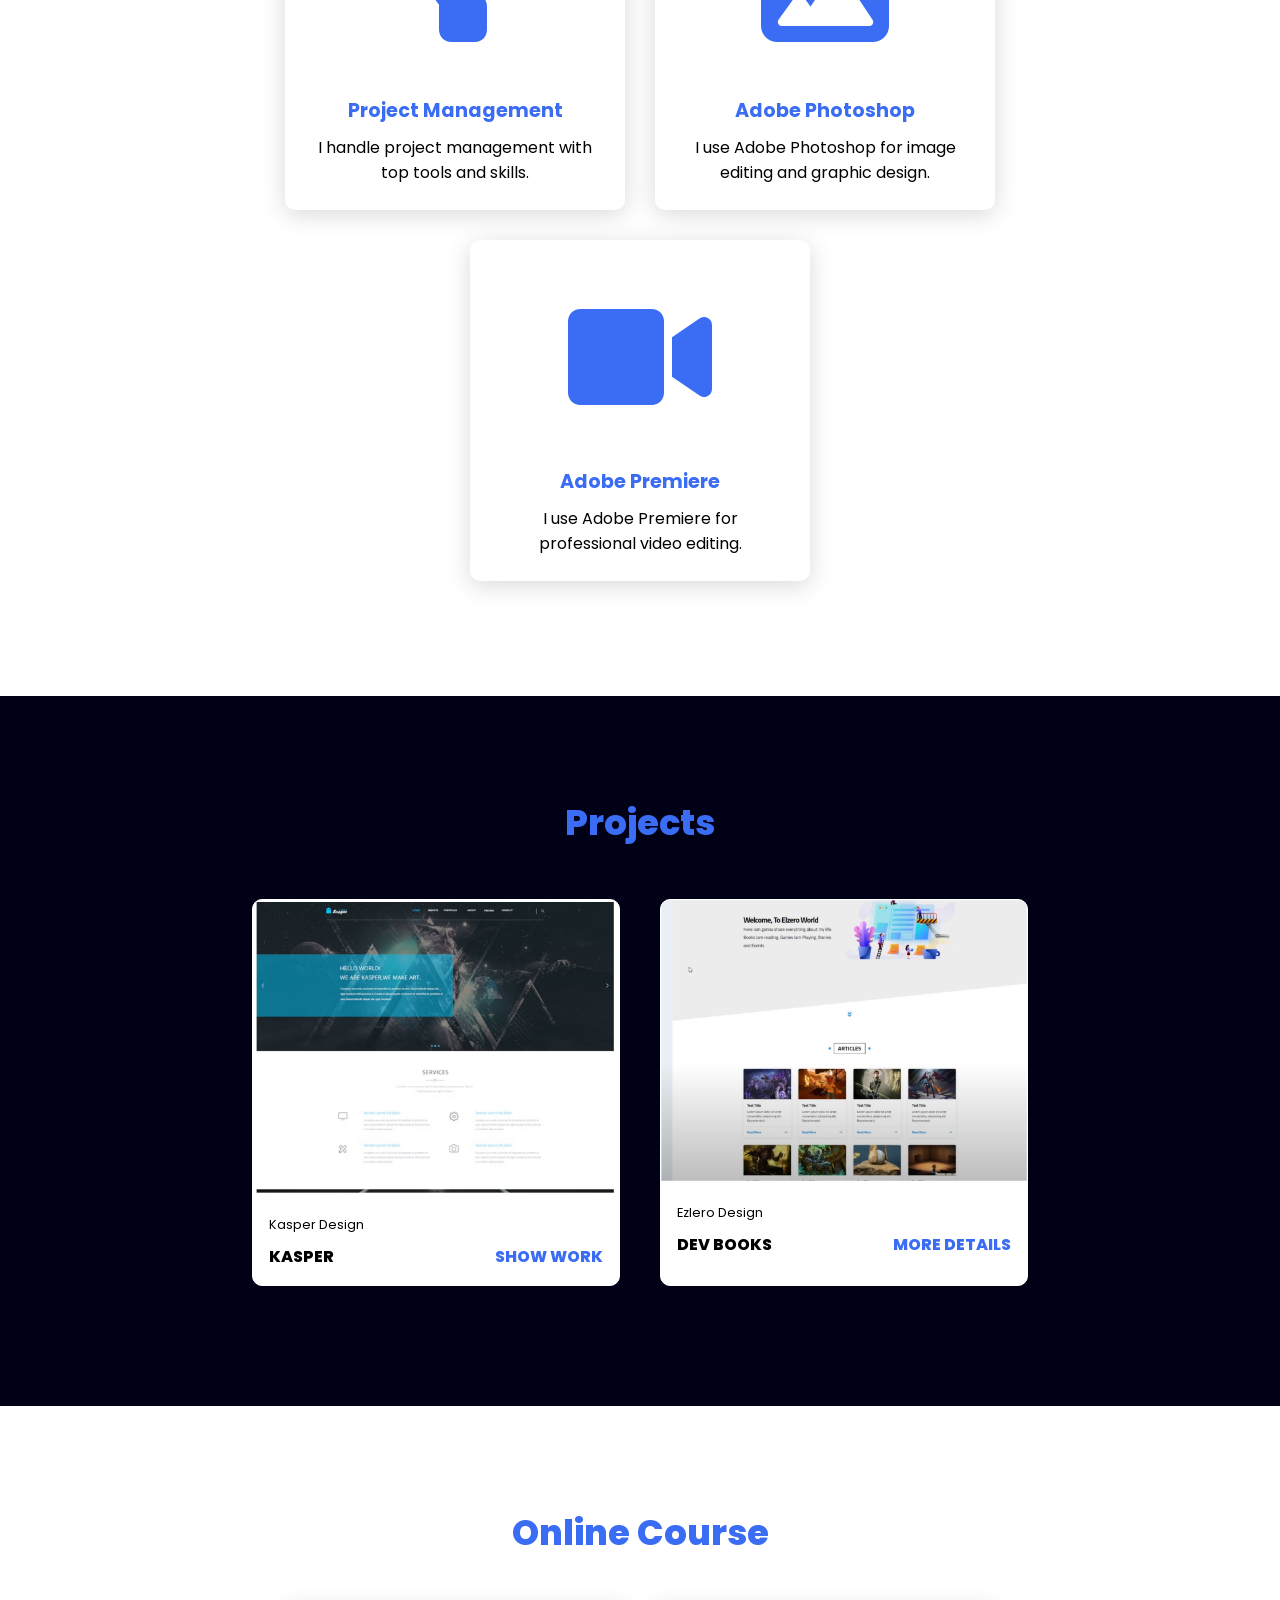
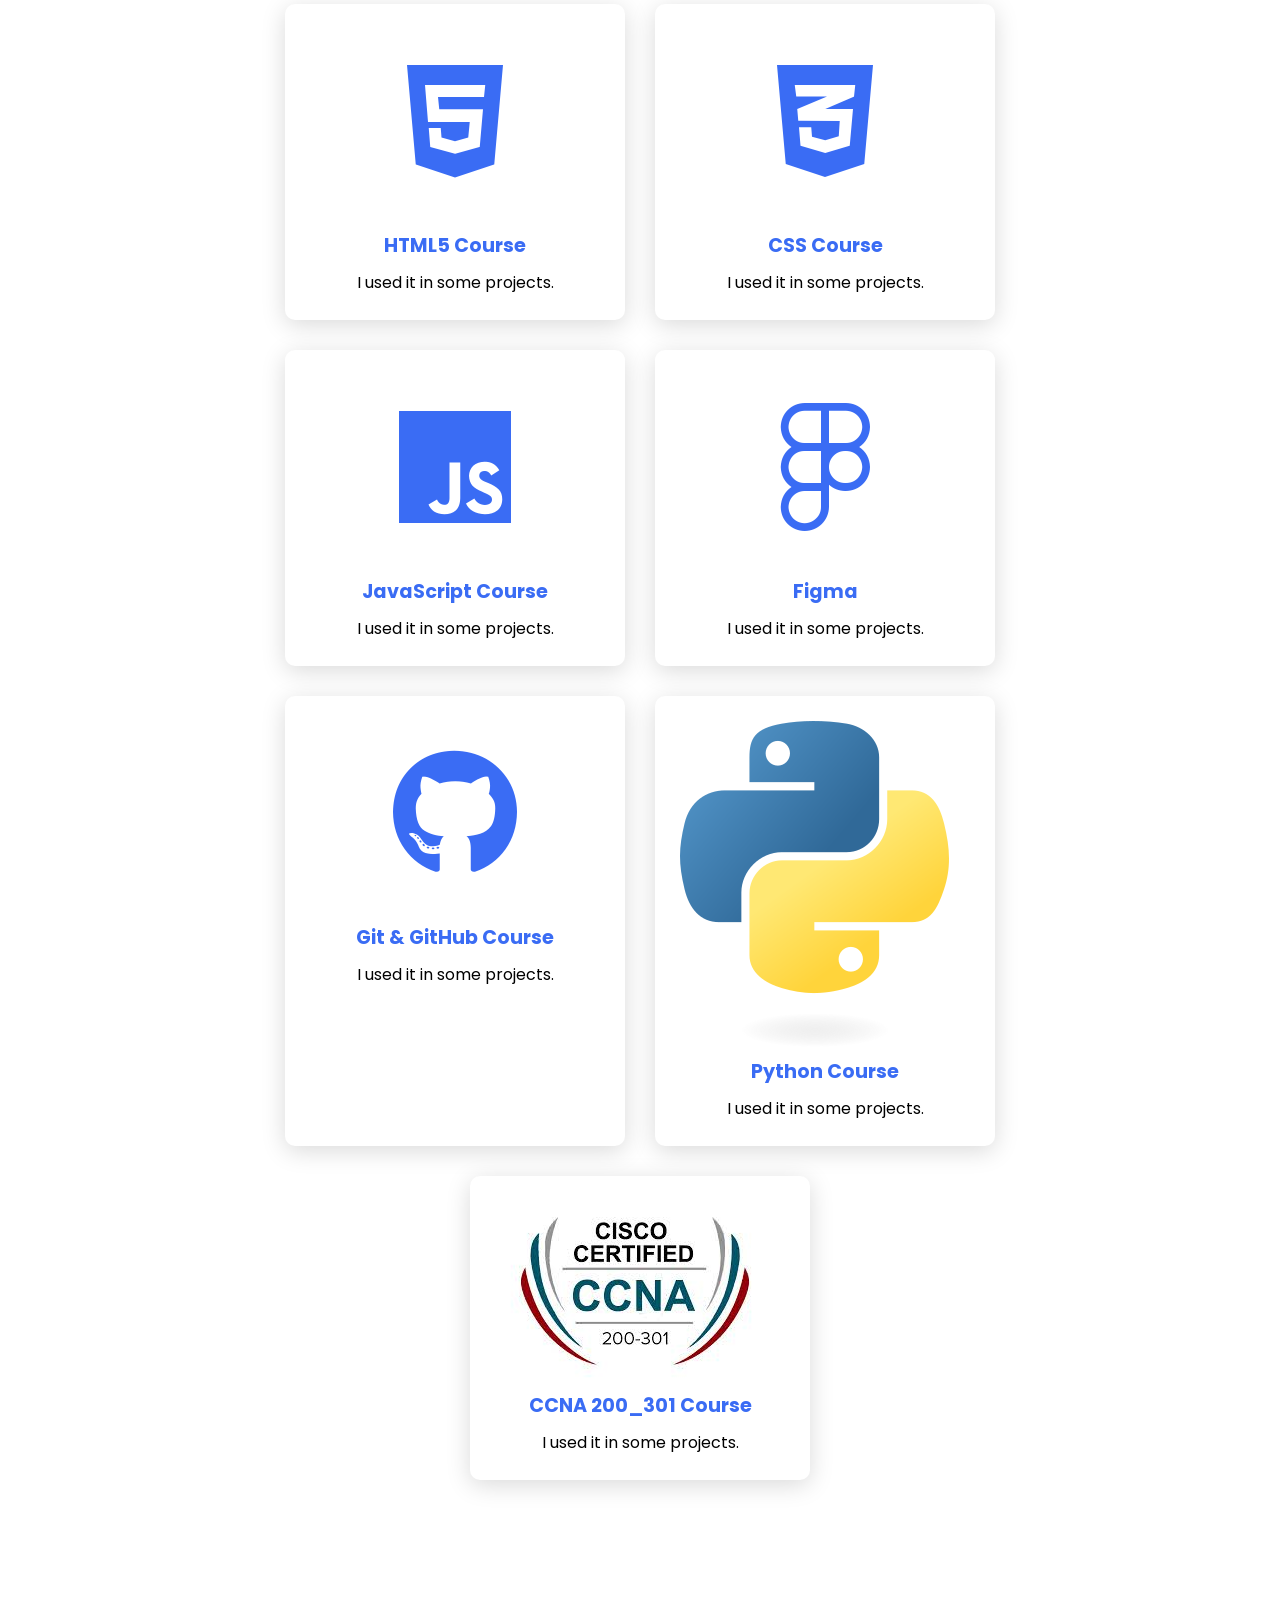
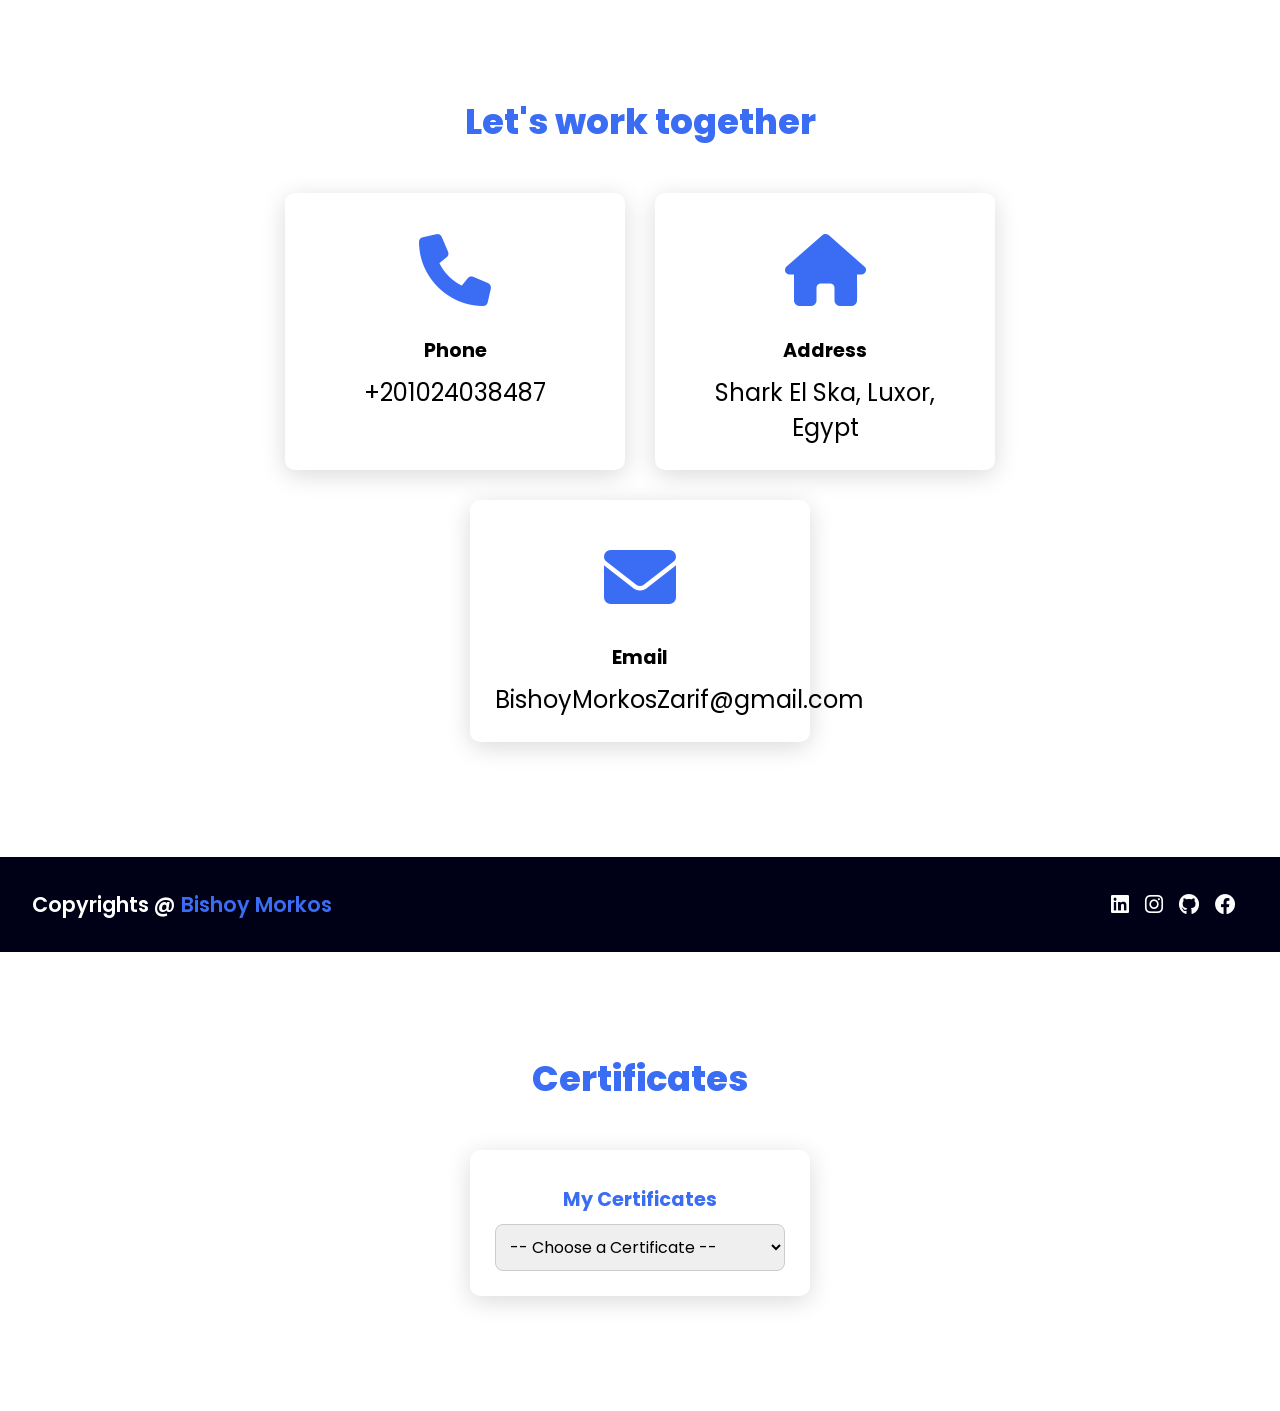
==== commit 486a13e2: "Update index.html" ====
--- a/index.html
+++ b/index.html
@@ -229,6 +229,27 @@
         </div>
     </footer>
 
+    
+    <section class="cards" id="certificates">
+    <h2 class="title">Certificates</h2>
+    <div class="content">
+        <div class="card">
+            <div class="info">
+                <h3>My Certificates</h3>
+                <select id="certSelect" style="width:100%; padding:10px; border-radius:8px; border:1px solid #ccc; font-size:1em;">
+                    <option value="">-- Choose a Certificate --</option>
+                    <option value="web">Web Development</option>
+                    <option value="networking">Networking</option>
+                    <option value="design">Graphic Design</option>
+                    <option value="programming">Programming</option>
+                </select>
+            </div>
+        </div>
+    </div>
+</section>
+
+
     <script src="style.js"></script>
 </body>
 </html>
+
--- a/style.css
+++ b/style.css
@@ -1,13 +1,12 @@
 @import url('https://fonts.googleapis.com/css2?family=Poppins:ital,wght@0,100;0,200;0,300;0,400;0,500;0,600;0,700;0,800;0,900;1,100;1,200;1,300;1,400;1,500;1,600;1,700;1,800;1,900&display=swap');
 
-*{
+* {
     font-family: 'Poppins', sans-serif;
     margin: 0;
     padding: 0;
     box-sizing: border-box;
-    scroll-behavior: smooth; 
-}
-
+    scroll-behavior: smooth;
+}
 
 header {
     background-color: #f0f0f0;
@@ -17,10 +16,10 @@
     display: flex;
     justify-content: space-between;
     align-items: center;
-    padding: 10px 200px ;
-}
-
-.logo{
+    padding: 10px 200px;
+}
+
+.logo {
     text-decoration: none;
     color: #3a6cf4;
     text-transform: uppercase;
@@ -28,7 +27,7 @@
     font-size: 1.8em;
 }
 
-.navigation a{
+.navigation a {
     color: #3a6cf4;
     text-decoration: none;
     font-size: 1.1em;
@@ -36,8 +35,16 @@
     padding-left: 30px;
 }
 
-.navigation a:hover{
+.navigation a:hover {
     color: #601cfc;
+}
+
+#dark-mode-toggle {
+    background: none;
+    border: none;
+    cursor: pointer;
+    font-size: 1.5em;
+    color: #3a6cf4;
 }
 
 section {
@@ -142,73 +149,26 @@
 .card img {
     max-width: 100%;
     height: auto;
-    object-fit: cover; 
-    display:block; 
+    object-fit: cover;
+    display: block;
 }
 
 .info {
     text-align: center;
 }
 
-.info h3{
+.info h3 {
     color: #3a6cf4;
     font-size: 1.2em;
     font-weight: 700;
     margin: 10px;
 }
 
-.Skills{
-    background-color: white;
-}
-
-.Skills .content{
-    margin-top: 30px;
-}
-
-.Skills-card {
-    background-color: #fff;
-    border: 1px solid #fff;
-    min-height: 14em;
-    width: 23em;
-    overflow: hidden;
-    border-radius: 10px;
-    margin: 20px;
-    transition: 0.7s ease;
-}
-
-.SKills-card:hover {
-    transform: scale(1.1);
- }
- 
- .Skills-card:hover .project-image {
-     opacity: 0.9;
-  }
- 
- .Skills-image img{
-     width: 100%
- }
- 
- .Skills-info {
-     padding: 1em;
- }
- 
- .Skills-category {
-     font-size: 0.8em;
-     color: #000;
- }
- 
- .Skills-title {
-     display: flex;
-     justify-content: space-between;
-     text-transform: uppercase;
-     font-weight: 800;
-     margin-top: 10px;
- }
 .projects {
     background-color: #000016;
 }
 
-.projects .content{
+.projects .content {
     margin-top: 30px;
 }
 
@@ -224,15 +184,15 @@
 }
 
 .project-card:hover {
-   transform: scale(1.1);
+    transform: scale(1.1);
 }
 
 .project-card:hover .project-image {
     opacity: 0.9;
- }
-
-.project-image img{
-    width: 100%
+}
+
+.project-image img {
+    width: 100%;
 }
 
 .project-info {
@@ -261,7 +221,7 @@
     color: #601cfc;
 }
 
-.contact .icon{
+.contact .icon {
     font-size: 4.5em;
 }
 
@@ -290,212 +250,132 @@
     color: #3a6cf4;
 }
 
-.footer .social-icons a{
+.footer .social-icons a {
     font-size: 1.3em;
     padding: 0 12px 0 0;
 }
 
-@media (max-width:1023px){
-    header{
+/* Dark Mode Styles */
+body.dark-mode {
+    background-color: #121212;
+    color: #ffffff;
+}
+
+.dark-mode header {
+    background-color: #1f1f1f;
+}
+
+.dark-mode .navigation a {
+    color: #ffffff;
+}
+
+.dark-mode .navigation a:hover {
+    color: #bb86fc;
+}
+
+.dark-mode .card {
+    background-color: #1f1f1f;
+    color: #ffffff;
+}
+
+.dark-mode .card .icon {
+    color: #bb86fc;
+}
+
+.dark-mode .info h3 {
+    color: #bb86fc;
+}
+
+.dark-mode .main-btn {
+    background-color: #bb86fc;
+    color: #000;
+}
+
+.dark-mode .main-btn:hover {
+    background-color: #3700b3;
+}
+
+.dark-mode .footer {
+    background-color: #1f1f1f;
+    color: #ffffff;
+}
+
+.dark-mode .footer-title span {
+    color: #bb86fc;
+}
+
+.dark-mode .social-icons a {
+    color: #ffffff;
+}
+
+.dark-mode .projects {
+    background-color: #1f1f1f;
+}
+
+.dark-mode .project-card {
+    background-color: #2c2c2c;
+    color: #ffffff;
+}
+
+.dark-mode .project-category {
+    color: #bb86fc;
+}
+
+.dark-mode .more-details {
+    color: #bb86fc;
+}
+
+.dark-mode .more-details:hover {
+    color: #3700b3;
+}
+
+@media (max-width: 1023px) {
+    header {
         padding: 12px 20px;
     }
 
-    .navigation a{
+    .navigation a {
         padding-left: 10px;
     }
 
-    .title{
+    .title {
         font-size: 1.8em;
     }
 
-    section{
+    section {
         padding: 80px 20px;
     }
 
-    .main-content h2{
+    .main-content h2 {
         font-size: 1em;
     }
 
-    .main-content h3{
+    .main-content h3 {
         font-size: 1.6em;
     }
 
-    .content{
+    .content {
         flex-direction: column;
         align-items: center;
     }
-
-}
-
-@media (max-width:641px){
-    body{
+}
+
+@media (max-width: 641px) {
+    body {
         font-size: 12px;
     }
 
-    .main-content h2{
+    .main-content h2 {
         font-size: 0.8em;
     }
 
-    .main-content h3{
+    .main-content h3 {
         font-size: 1.4em;
     }
 }
 
-@media (max-width:300px){
-    body{
+@media (max-width: 300px) {
+    body {
         font-size: 10px;
-     
-    }
-}
-
-.courses {
-    background-color: #f0f0f0;
-    width: 100%;
-    position: fixed;
-    z-index: 999;
-    display: flex;
-    justify-content: space-between;
-    align-items: center;
-    padding: 10px 200px ;
-}
-
-
-.courses .title {
-    display: flex;
-    justify-content: center;
-    color: #3a6cf4;
-    font-size: 2.2em;
-    font-weight: 800;
-    margin-bottom: 30px;
-}
-
-
-.courses .content {
-    display: flex;
-    justify-content: center;
-    flex-direction: row;
-    flex-wrap: wrap;
-}
-.course-card {
-    background-color: white;
-    border: 1px solid #ddd;
-    border-radius: 8px;
-    width: 30%;
-    margin-bottom: 30px;
-    box-shadow: 0 4px 8px rgba(0, 0, 0, 0.1);
-    transition: transform 0.3s ease-in-out;
-}
-
-.course-card:hover {
-    transform: scale(1.05);
-}
-
-.course-image img {
-    width: 100%;
-    border-top-left-radius: 8px;
-    border-top-right-radius: 8px;
-}
-
-.course-info {
-    padding: 15px;
-}
-
-.course-info h3 {
-    font-size: 1.5em;
-    margin-bottom: 10px;
-}
-
-.course-info p {
-    font-size: 1em;
-    margin-bottom: 15px;
-    color: #555;
-}
-
-.course-link {
-    text-decoration: none;
-    color: #007bff;
-    font-weight: bold;
-    transition: color 0.3s ease;
-}
-
-.course-link:hover {
-    color: #0056b3;
-}
-
-/* Media query for smaller screens */
-@media screen and (max-width: 768px) {
-    .course-card {
-        width: 100%;
-        margin-bottom: 20px;
-    }
-}
-.courses {
-    padding: 50px;
-    background-color: #f9f9f9;
-}
-
-.courses .title {
-    text-align: center;
-    font-size: 2em;
-    margin-bottom: 30px;
-}
-
-.courses .content {
-    display: flex;
-    justify-content: space-between;
-    flex-wrap: wrap;
-}
-
-.course-card {
-    background-color: white;
-    border: 1px solid #ddd;
-    border-radius: 8px;
-    width: 30%;
-    margin-bottom: 30px;
-    box-shadow: 0 4px 8px rgba(0, 0, 0, 0.1);
-    transition: transform 0.3s ease-in-out;
-}
-
-.course-card:hover {
-    transform: scale(1.05);
-}
-
-.course-image img {
-    width: 100%;
-    border-top-left-radius: 8px;
-    border-top-right-radius: 8px;
-}
-
-.course-info {
-    padding: 15px;
-}
-
-.course-info h3 {
-    font-size: 1.5em;
-    margin-bottom: 10px;
-}
-
-.course-info p {
-    font-size: 1em;
-    margin-bottom: 15px;
-    color: #555;
-}
-
-.course-link {
-    text-decoration: none;
-    color: #007bff;
-    font-weight: bold;
-    transition: color 0.3s ease;
-}
-
-.course-link:hover {
-    color: #0056b3;
-}
-
-/* Media query for smaller screens */
-@media screen and (max-width: 768px) {
-    .course-card {
-        width: 100%;
-        margin-bottom: 20px;
-    }
-}
+    }
+}
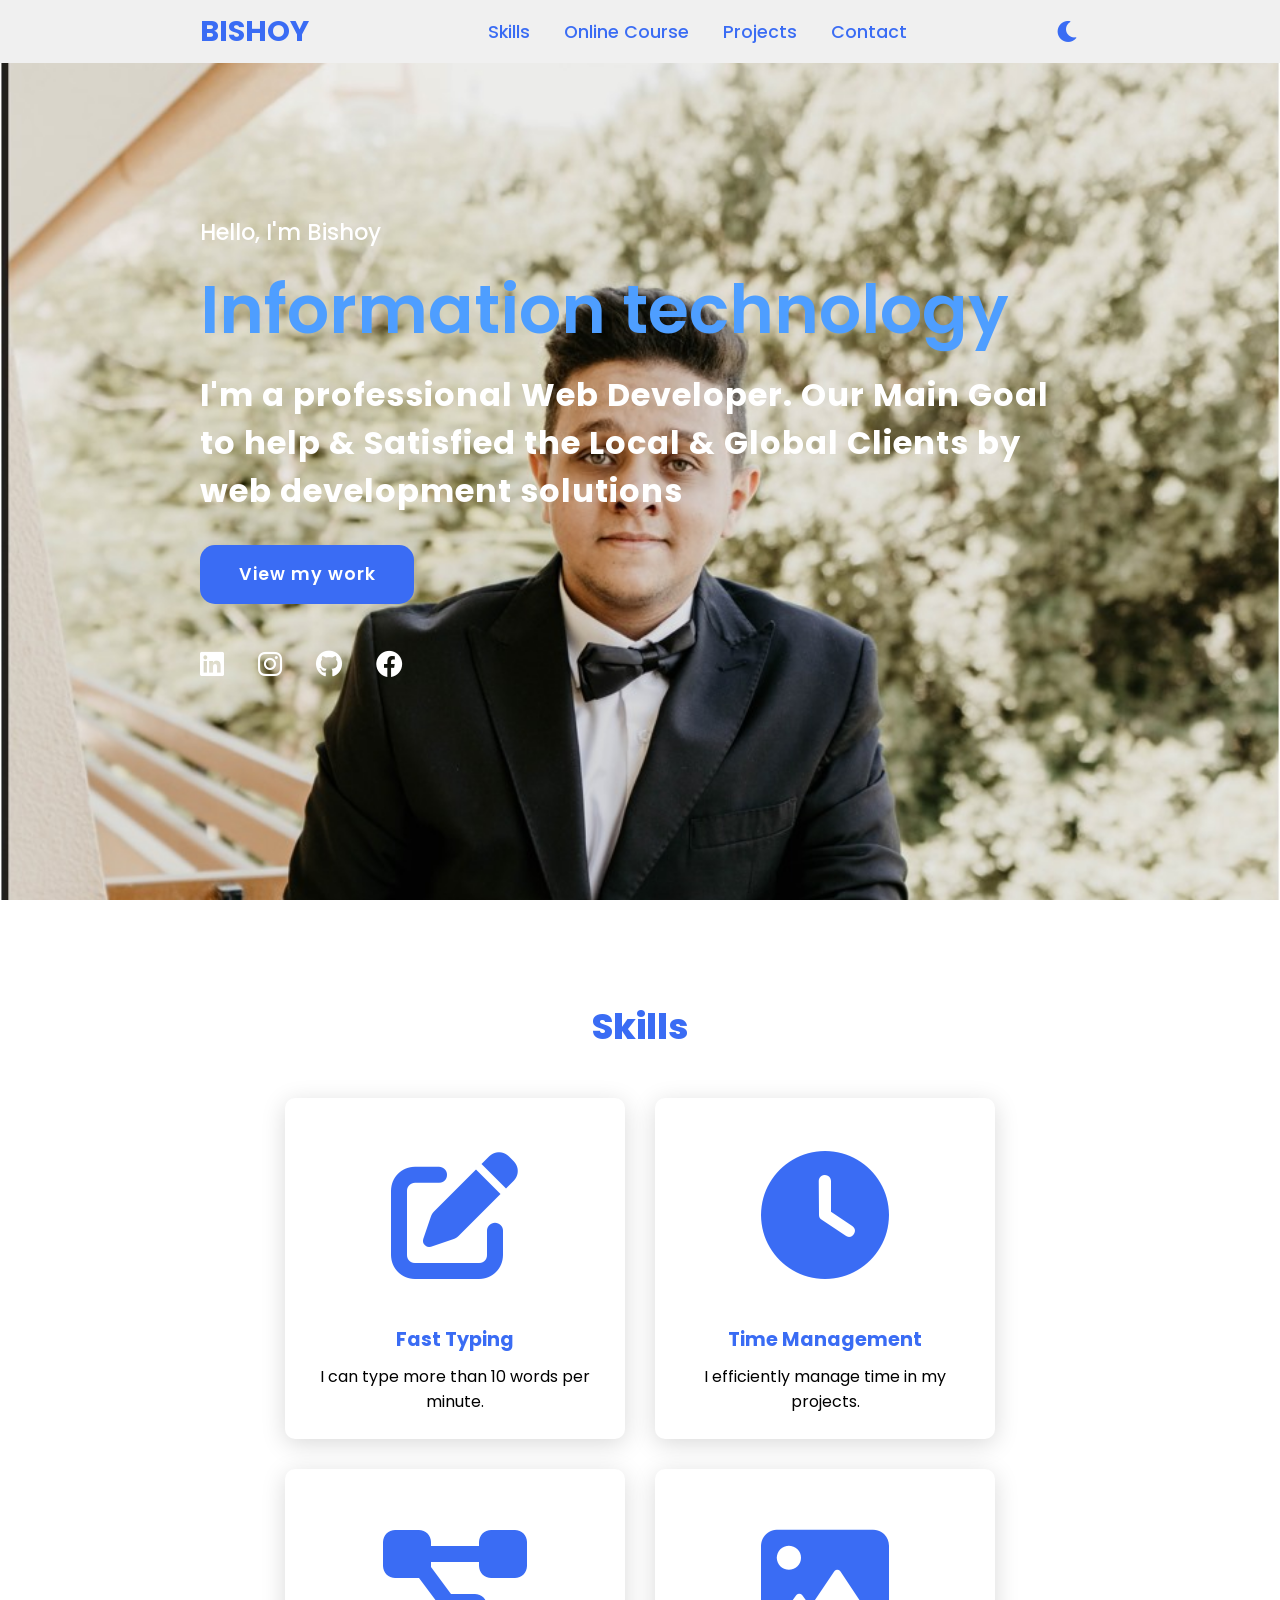
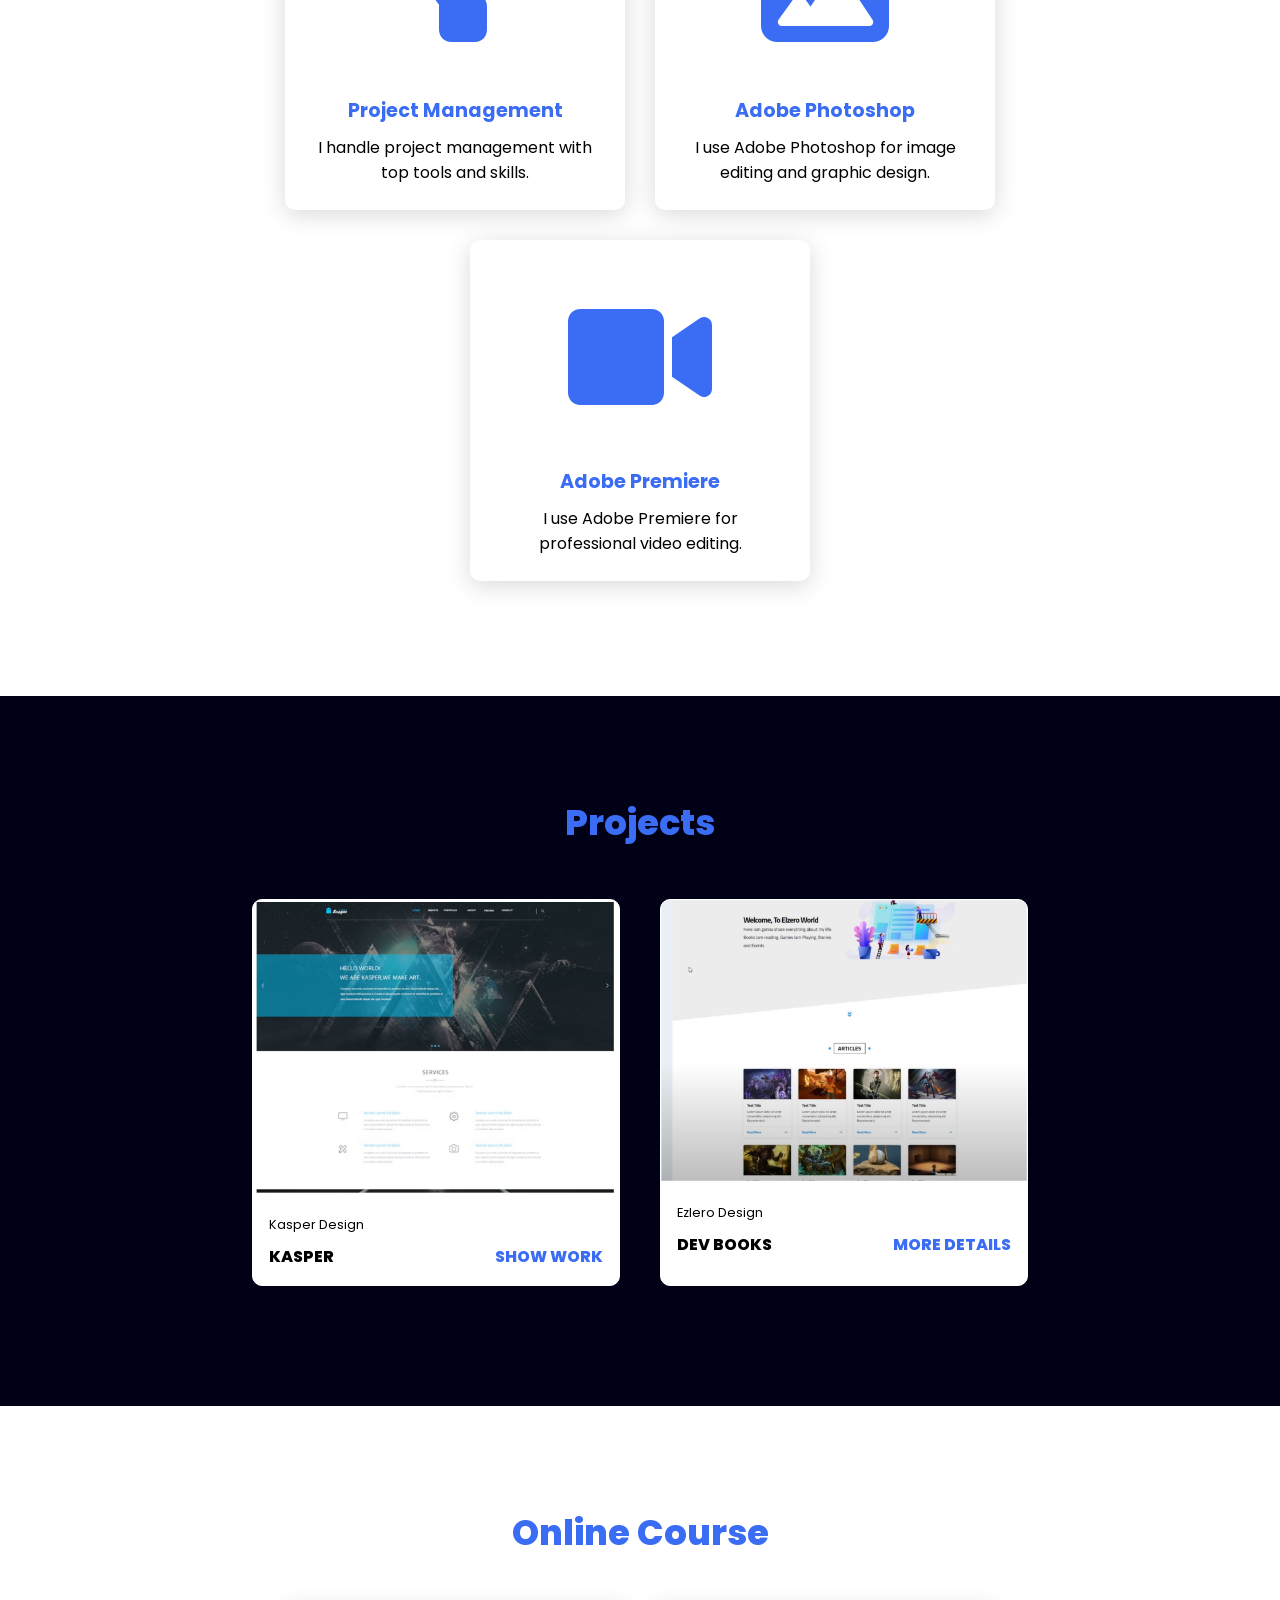
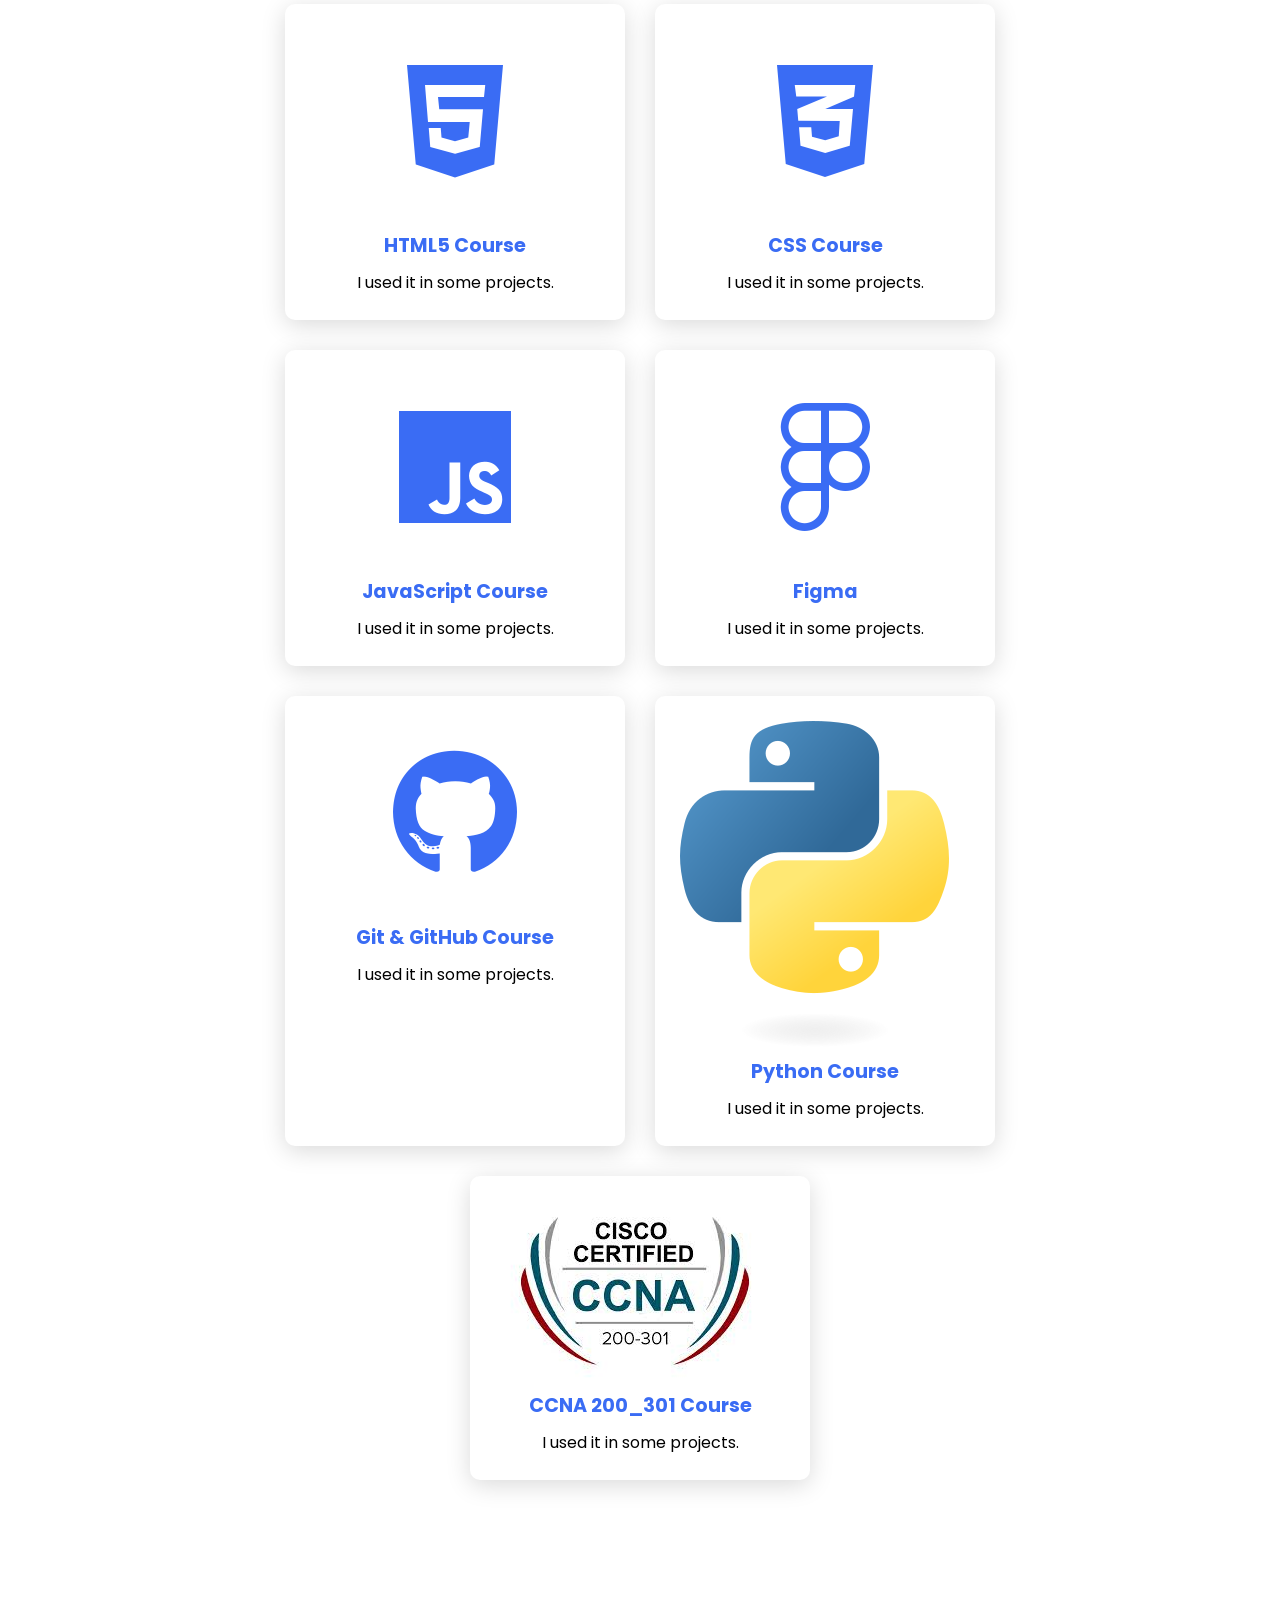
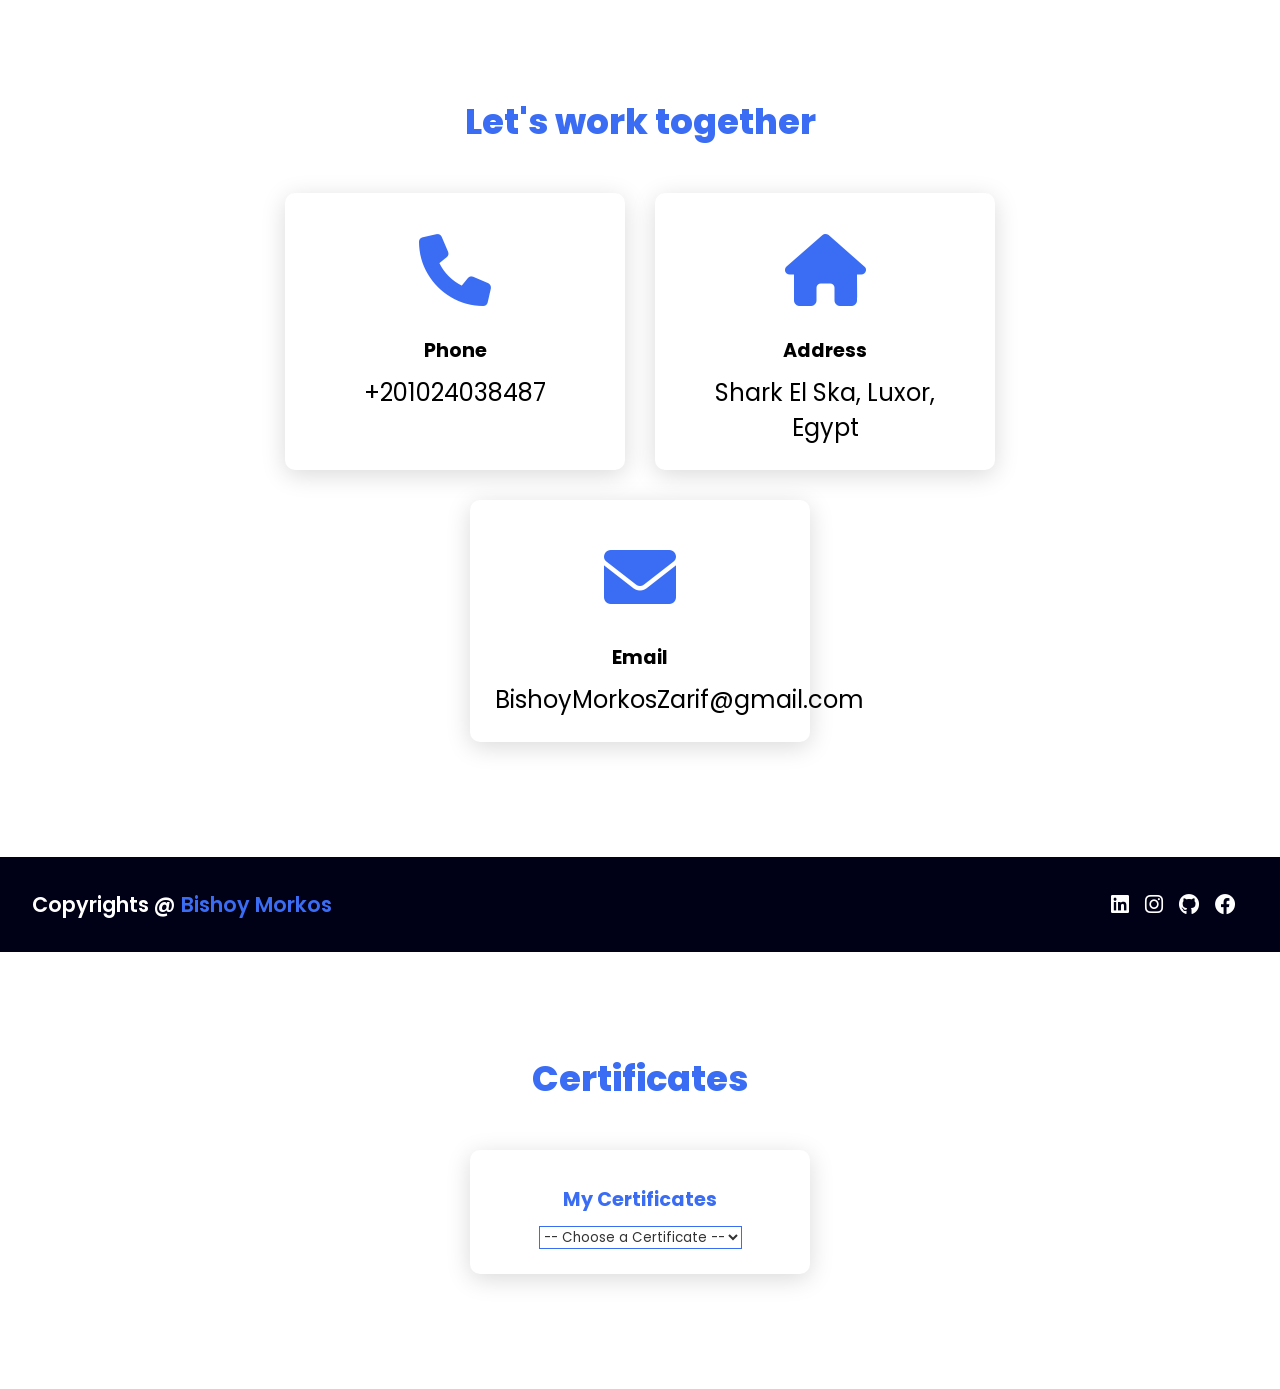
==== commit 835eba5e: "Update index.html" ====
--- a/index.html
+++ b/index.html
@@ -230,13 +230,13 @@
     </footer>
 
     
-    <section class="cards" id="certificates">
+<section class="cards" id="certificates">
     <h2 class="title">Certificates</h2>
     <div class="content">
         <div class="card">
             <div class="info">
                 <h3>My Certificates</h3>
-                <select id="certSelect" style="width:100%; padding:10px; border-radius:8px; border:1px solid #ccc; font-size:1em;">
+                <select id="certSelect">
                     <option value="">-- Choose a Certificate --</option>
                     <option value="web">Web Development</option>
                     <option value="networking">Networking</option>
@@ -249,7 +249,9 @@
 </section>
 
 
+
     <script src="style.js"></script>
 </body>
 </html>
 
+
--- a/style.css
+++ b/style.css
@@ -360,6 +360,30 @@
     }
 }
 
+#certSelect {
+    background-color: #fff;
+    color: #333;
+    border: 1px solid #3a6cf4;
+    transition: 0.3s ease;
+}
+
+#certSelect: hover {
+    border-color: #601cfc;
+    box-shadow: 0 0 8px rgba(96, 28, 252, 0.5);
+}
+
+body. dark-mode #certSelect {
+    background-color: #1f1f1f;
+    color: #fff;
+    border-color: #bb86fc;
+}
+
+body.dark-mode #certSelect:hover {
+    border-color: #3700b3;
+    box-shadow: 0 0 8px rgba(187, 134, 252, 0.5);
+}
+
+
 @media (max-width: 641px) {
     body {
         font-size: 12px;
@@ -379,3 +403,4 @@
         font-size: 10px;
     }
 }
+
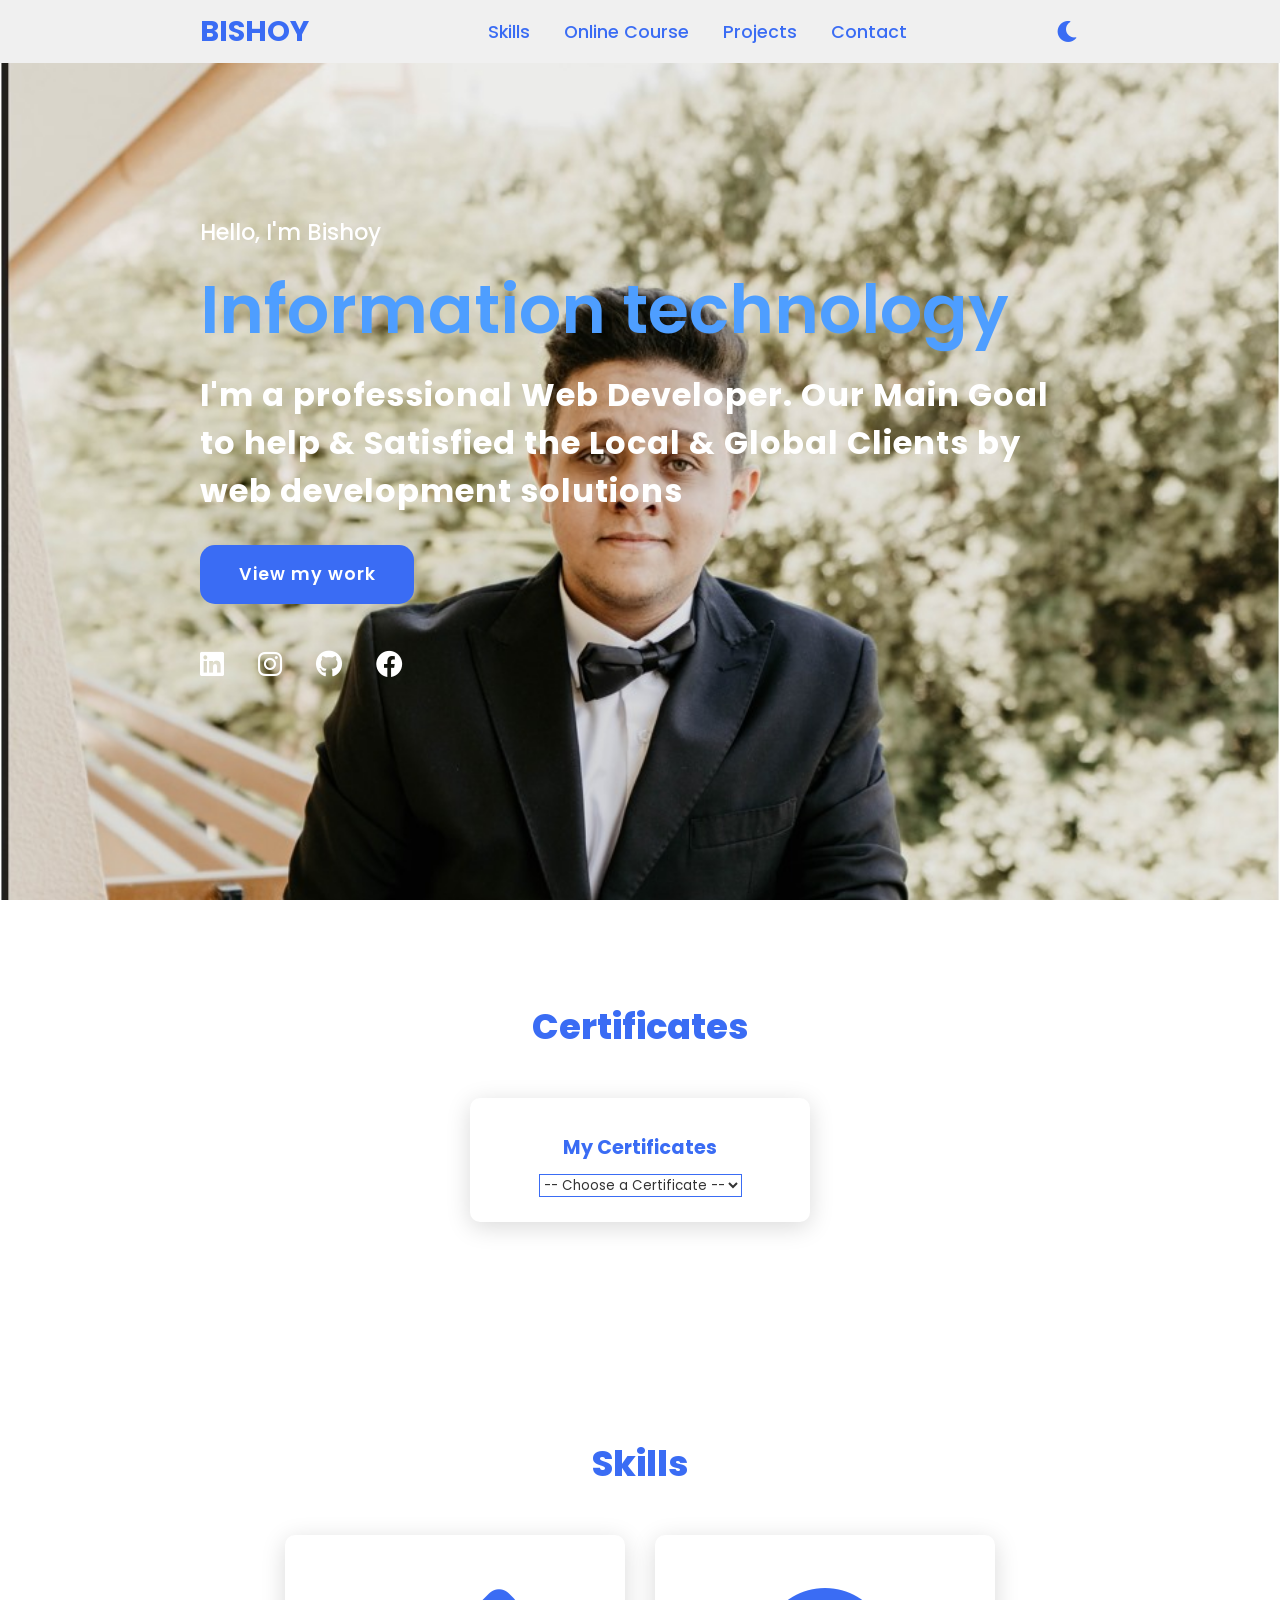
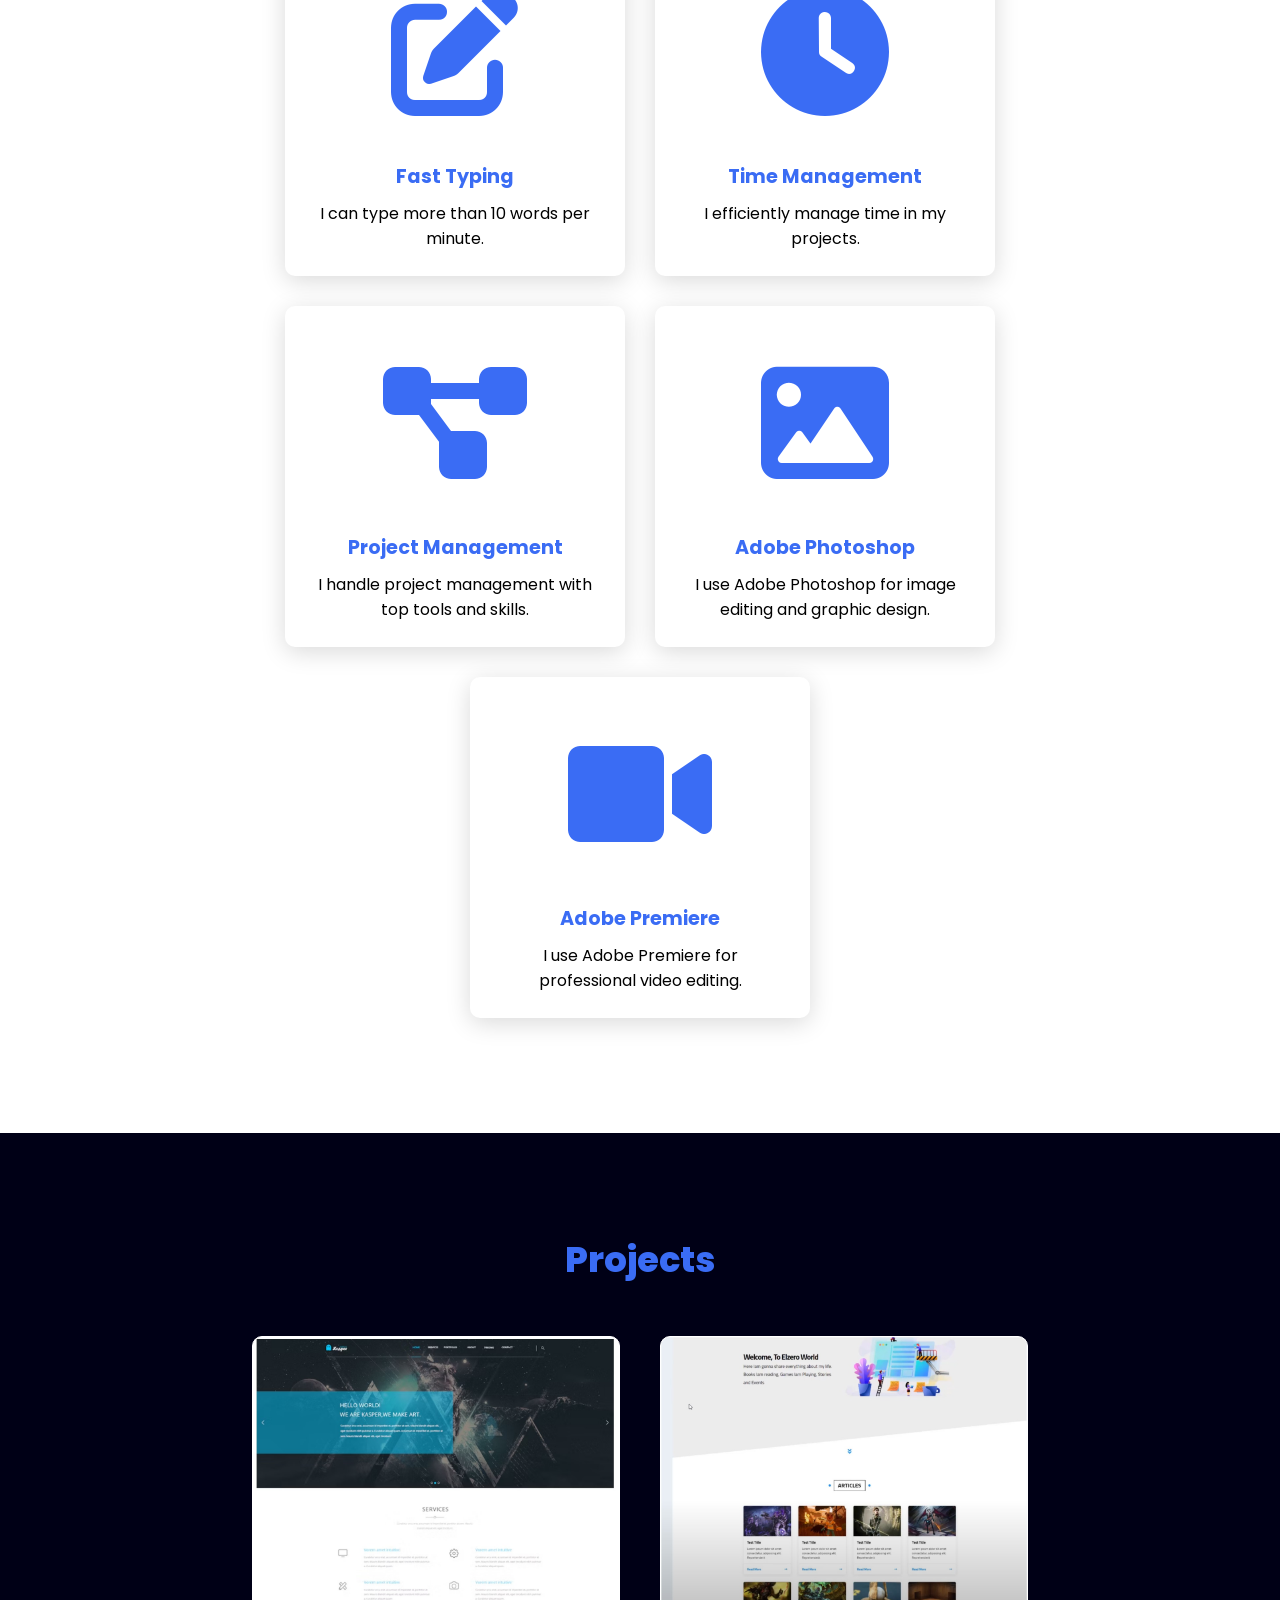
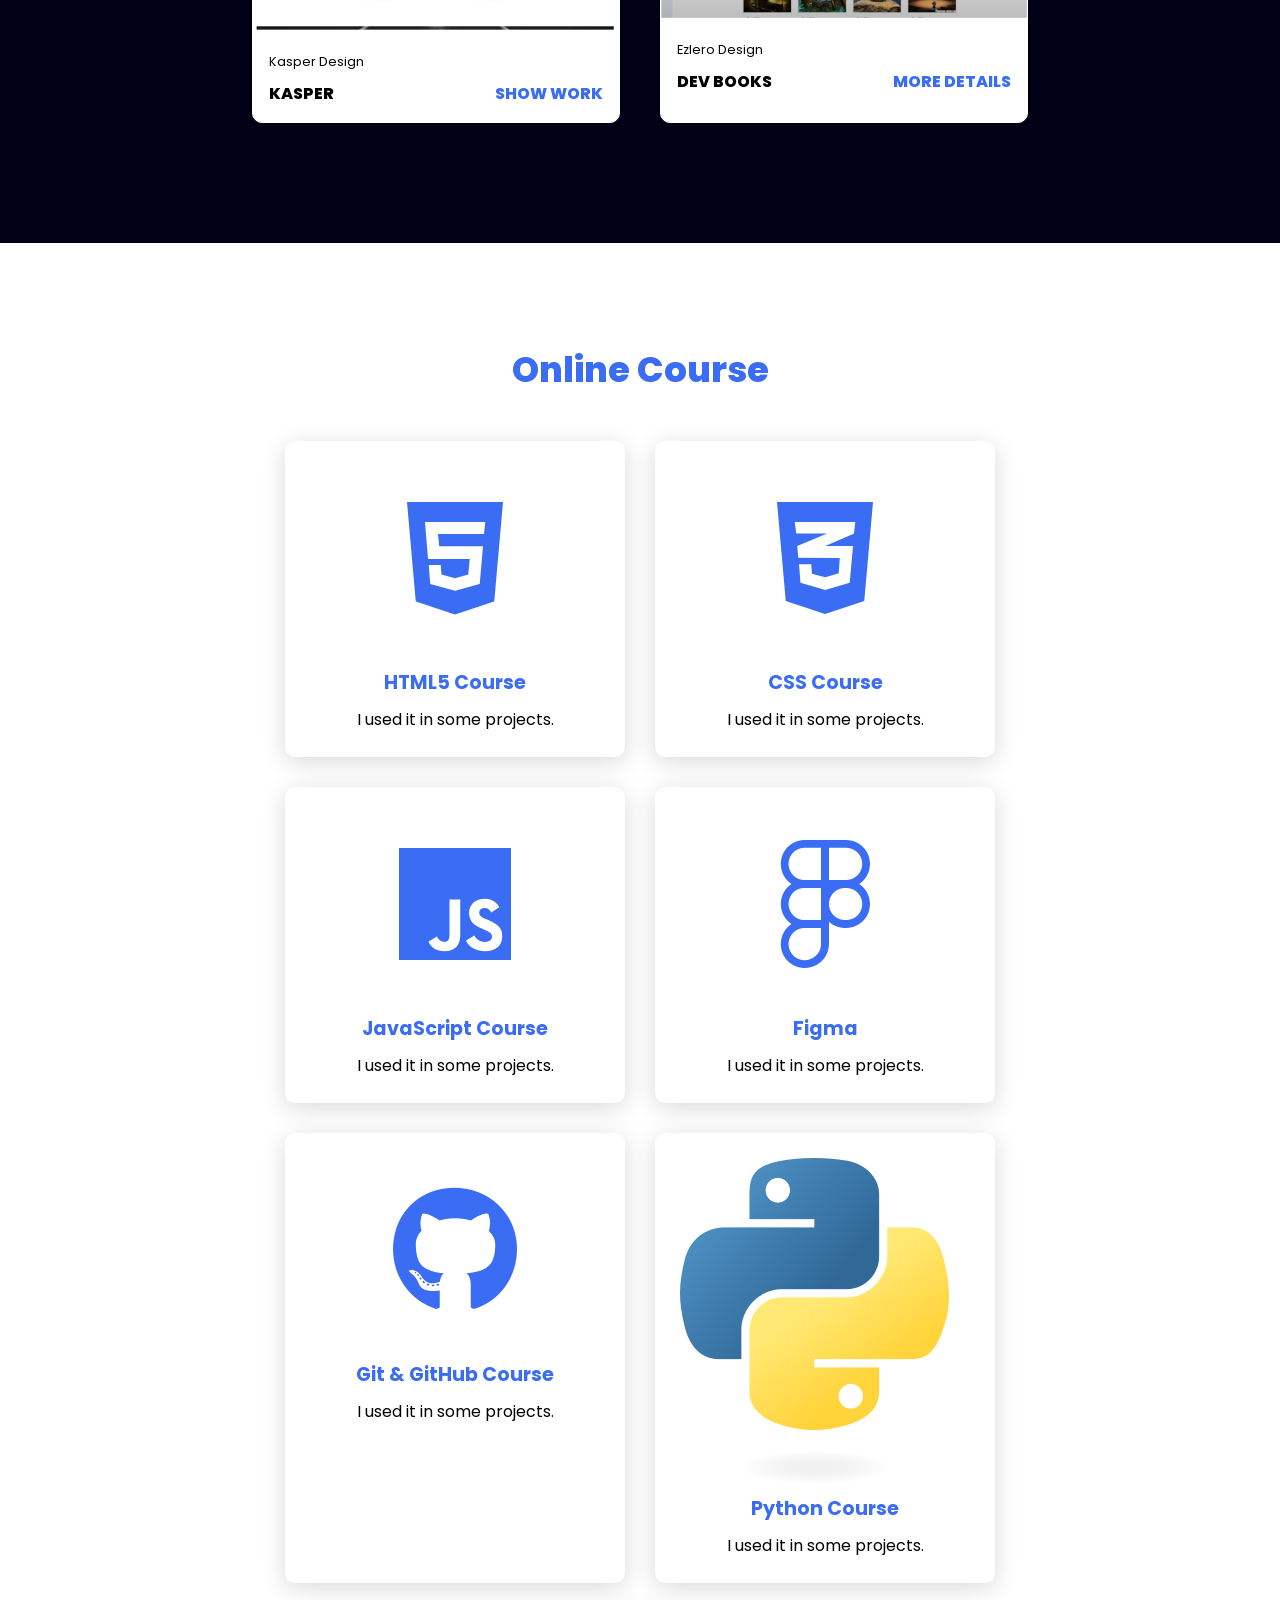
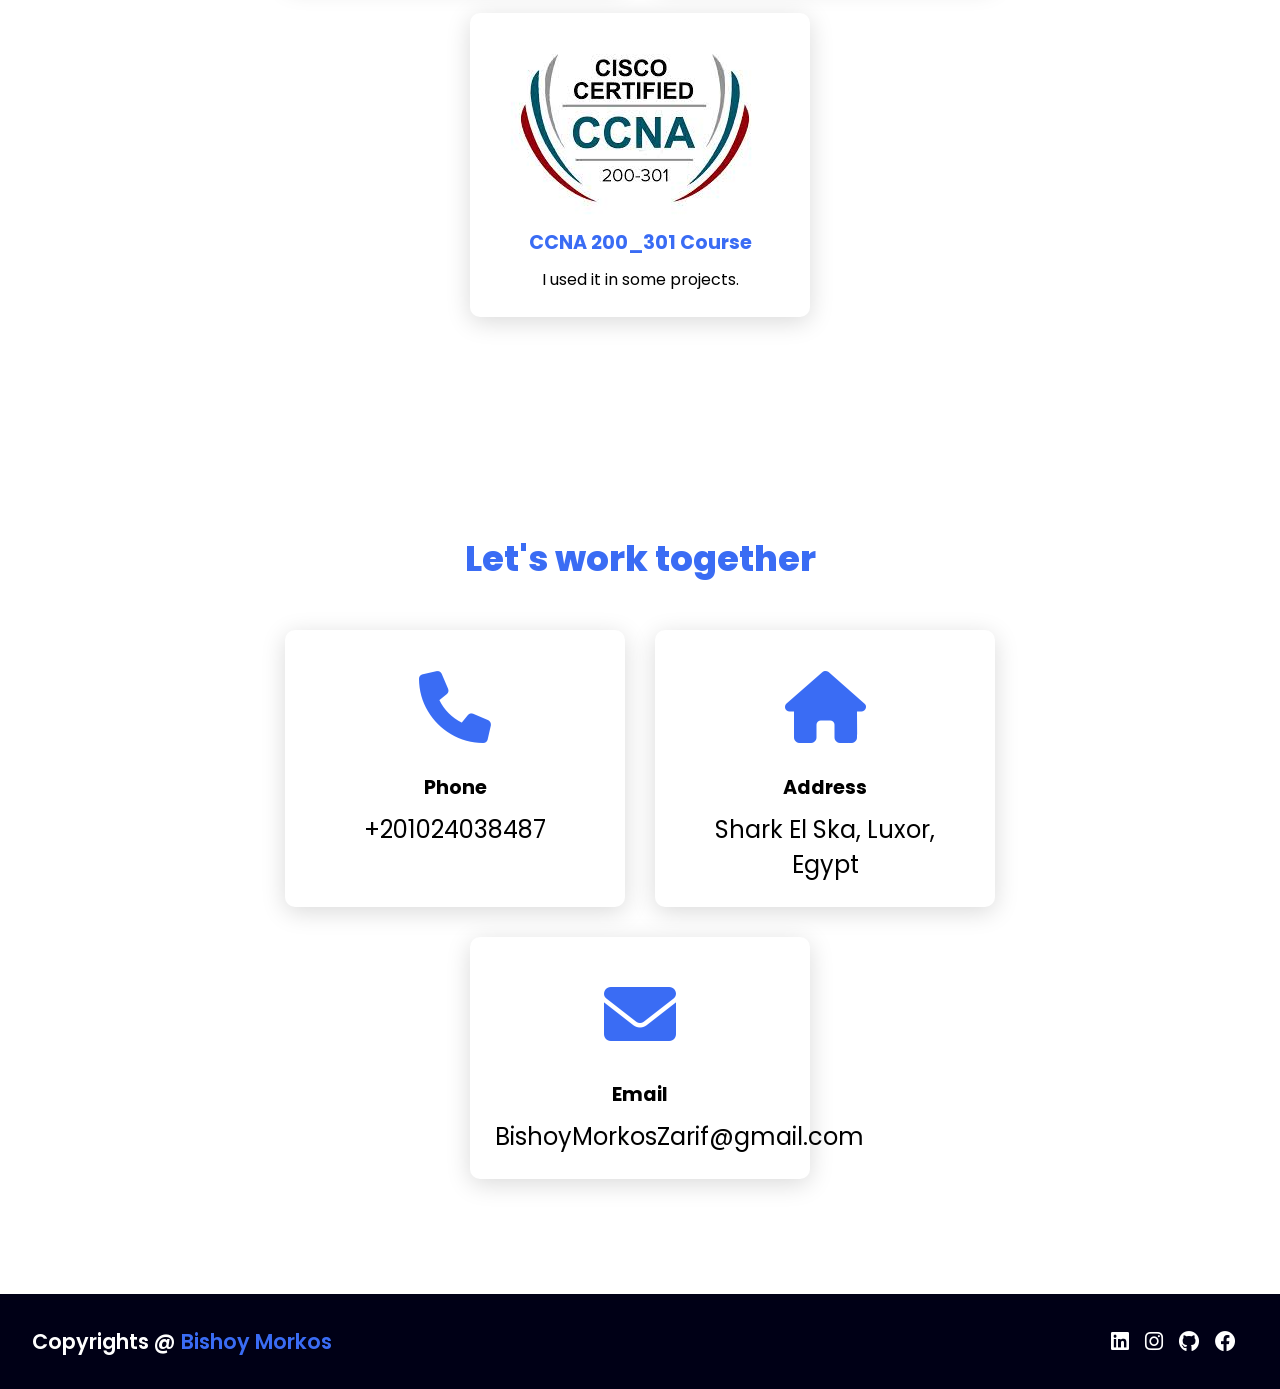
==== commit 7b4ab521: "Update index.html" ====
--- a/index.html
+++ b/index.html
@@ -35,201 +35,6 @@
             </div>
         </div>
     </section>
-
-    <section class="cards" id="Skills">
-        <h2 class="title">Skills</h2>
-        <div class="content">
-            <div class="card">
-                <div class="icon">
-                    <i class="fas fa-edit"></i>
-                </div>
-                <div class="info">
-                    <h3>Fast Typing</h3>
-                    <p>I can type more than 10 words per minute.</p>
-                </div>
-            </div>
-            <div class="card">
-                <div class="icon">
-                    <i class="fas fa-clock"></i>
-                </div>
-                <div class="info">
-                    <h3>Time Management</h3>
-                    <p>I efficiently manage time in my projects.</p>
-                </div>
-            </div>
-            <div class="card">
-                <div class="icon">
-                    <i class="fas fa-diagram-project"></i>
-                </div>
-                <div class="info">
-                    <h3>Project Management</h3>
-                    <p>I handle project management with top tools and skills.</p>
-                </div>
-            </div>
-            <div class="card">
-                <div class="icon">
-                    <i class="fas fa-image"></i>
-                </div>
-                <div class="info">
-                    <h3>Adobe Photoshop</h3>
-                    <p>I use Adobe Photoshop for image editing and graphic design.</p>
-                </div>
-            </div>
-            <div class="card">
-                <div class="icon">
-                    <i class="fas fa-video"></i>
-                </div>
-                <div class="info">
-                    <h3>Adobe Premiere</h3>
-                    <p>I use Adobe Premiere for professional video editing.</p>
-                </div>
-            </div>
-        </div>
-    </section>
-
-    <section class="projects" id="projects">
-        <h2 class="title">Projects</h2>
-        <div class="content">
-            <div class="project-card">
-                <div class="project-image">
-                    <img src="imge/work1.jpg" />
-                </div>
-                <div class="project-info">
-                    <p class="project-category">Kasper Design</p>
-                    <strong class="project-title">
-                        <span>Kasper</span>
-                        <a href="https://bishoymzarif.github.io/Kasper.github.io/" class="more-details">Show Work</a>
-                    </strong>
-                </div>
-            </div>
-            <div class="project-card">
-                <div class="project-image">
-                    <img src="imge/work2.jpg" />
-                </div>
-                <div class="project-info">
-                    <p class="project-category">Ezlero Design</p>
-                    <strong class="project-title">
-                        <span>Dev Books</span>
-                        <a href="https://bishoymzarif.github.io/Elzero.github.io/" class="more-details">More details</a>
-                    </strong>
-                </div>
-            </div>
-        </div>
-    </section>
-
-    <section class="cards" id="Online-Course">
-        <h2 class="title">Online Course</h2>
-        <div class="content">
-            <div class="card">
-                <div class="icon">
-                    <i class="fab fa-html5"></i>
-                </div>
-                <div class="info">
-                    <h3>HTML5 Course</h3>
-                    <p>I used it in some projects.</p>
-                </div>
-            </div>
-            <div class="card">
-                <div class="icon">
-                    <i class="fab fa-css3-alt"></i>
-                </div>
-                <div class="info">
-                    <h3>CSS Course</h3>
-                    <p>I used it in some projects.</p>
-                </div>
-            </div>
-            <div class="card">
-                <div class="icon">
-                    <i class="fa-brands fa-js"></i>
-                </div>
-                <div class="info">
-                    <h3>JavaScript Course</h3>
-                    <p>I used it in some projects.</p>
-                </div>
-            </div>
-            <div class="card">
-                <div class="icon">
-                    <i class="fa-brands fa-figma"></i>
-                </div>
-                <div class="info">
-                    <h3>Figma</h3>
-                    <p>I used it in some projects.</p>
-                </div>
-            </div>
-            <div class="card">
-                <div class="icon">
-                    <i class="fab fa-github"></i>
-                </div>
-                <div class="info">
-                    <h3>Git & GitHub Course</h3>
-                    <p>I used it in some projects.</p>
-                </div>
-            </div>
-            <div class="card">
-                <div class="image">
-                    <img src="imge/python-logo-only.png" alt="Python">
-                </div>
-                <div class="info">
-                    <h3>Python Course</h3>
-                    <p>I used it in some projects.</p>
-                </div>
-            </div>
-            <div class="card">
-                <div class="image">
-                    <img src="imge/CCNA 200-301 Courses.jpeg" alt="Networks">
-                </div>
-                <div class="info">
-                    <h3>CCNA 200_301 Course</h3>
-                    <p>I used it in some projects.</p>
-                </div>
-            </div>
-        </div>
-    </section>
-
-    <section class="cards contact" id="contact">
-        <h2 class="title">Let's work together</h2>
-        <div class="content">
-            <div class="card">
-                <div class="icon">
-                    <i class="fas fa-phone" aria-label="Phone Icon"></i>
-                </div>
-                <div class="info">
-                    <h3>Phone</h3>
-                    <p>+201024038487</p>
-                </div>
-            </div>
-            <div class="card">
-                <div class="icon">
-                    <i class="fas fa-house" aria-label="House Icon"></i>
-                </div>
-                <div class="info">
-                    <h3>Address</h3>
-                    <p>Shark El Ska, Luxor, Egypt</p>
-                </div>
-            </div>
-            <div class="card">
-                <div class="icon">
-                    <i class="fas fa-envelope" aria-label="Email Icon"></i>
-                </div>
-                <div class="info">
-                    <h3>Email</h3>
-                    <p>BishoyMorkosZarif@gmail.com</p>
-                </div>
-            </div>
-        </div>
-    </section>
-
-    <footer class="footer">
-        <p class="footer-title">Copyrights @ <span>Bishoy Morkos</span></p>
-        <div class="social-icons">
-            <a href="https://www.linkedin.com/in/bishoy-morkos-71a820216/"><i class="fab fa-linkedin"></i></a>
-            <a href="https://www.instagram.com/bishoymorkos1/"><i class="fab fa-instagram"></i></a>
-            <a href="https://github.com/BishoyMZarif"><i class="fab fa-github"></i></a>
-            <a href="https://www.facebook.com/bishoy.morkos.3/"><i class="fab fa-facebook"></i></a>
-        </div>
-    </footer>
-
-    
 <section class="cards" id="certificates">
     <h2 class="title">Certificates</h2>
     <div class="content">
@@ -248,6 +53,200 @@
     </div>
 </section>
 
+    
+    <section class="cards" id="Skills">
+        <h2 class="title">Skills</h2>
+        <div class="content">
+            <div class="card">
+                <div class="icon">
+                    <i class="fas fa-edit"></i>
+                </div>
+                <div class="info">
+                    <h3>Fast Typing</h3>
+                    <p>I can type more than 10 words per minute.</p>
+                </div>
+            </div>
+            <div class="card">
+                <div class="icon">
+                    <i class="fas fa-clock"></i>
+                </div>
+                <div class="info">
+                    <h3>Time Management</h3>
+                    <p>I efficiently manage time in my projects.</p>
+                </div>
+            </div>
+            <div class="card">
+                <div class="icon">
+                    <i class="fas fa-diagram-project"></i>
+                </div>
+                <div class="info">
+                    <h3>Project Management</h3>
+                    <p>I handle project management with top tools and skills.</p>
+                </div>
+            </div>
+            <div class="card">
+                <div class="icon">
+                    <i class="fas fa-image"></i>
+                </div>
+                <div class="info">
+                    <h3>Adobe Photoshop</h3>
+                    <p>I use Adobe Photoshop for image editing and graphic design.</p>
+                </div>
+            </div>
+            <div class="card">
+                <div class="icon">
+                    <i class="fas fa-video"></i>
+                </div>
+                <div class="info">
+                    <h3>Adobe Premiere</h3>
+                    <p>I use Adobe Premiere for professional video editing.</p>
+                </div>
+            </div>
+        </div>
+    </section>
+
+    <section class="projects" id="projects">
+        <h2 class="title">Projects</h2>
+        <div class="content">
+            <div class="project-card">
+                <div class="project-image">
+                    <img src="imge/work1.jpg" />
+                </div>
+                <div class="project-info">
+                    <p class="project-category">Kasper Design</p>
+                    <strong class="project-title">
+                        <span>Kasper</span>
+                        <a href="https://bishoymzarif.github.io/Kasper.github.io/" class="more-details">Show Work</a>
+                    </strong>
+                </div>
+            </div>
+            <div class="project-card">
+                <div class="project-image">
+                    <img src="imge/work2.jpg" />
+                </div>
+                <div class="project-info">
+                    <p class="project-category">Ezlero Design</p>
+                    <strong class="project-title">
+                        <span>Dev Books</span>
+                        <a href="https://bishoymzarif.github.io/Elzero.github.io/" class="more-details">More details</a>
+                    </strong>
+                </div>
+            </div>
+        </div>
+    </section>
+
+    <section class="cards" id="Online-Course">
+        <h2 class="title">Online Course</h2>
+        <div class="content">
+            <div class="card">
+                <div class="icon">
+                    <i class="fab fa-html5"></i>
+                </div>
+                <div class="info">
+                    <h3>HTML5 Course</h3>
+                    <p>I used it in some projects.</p>
+                </div>
+            </div>
+            <div class="card">
+                <div class="icon">
+                    <i class="fab fa-css3-alt"></i>
+                </div>
+                <div class="info">
+                    <h3>CSS Course</h3>
+                    <p>I used it in some projects.</p>
+                </div>
+            </div>
+            <div class="card">
+                <div class="icon">
+                    <i class="fa-brands fa-js"></i>
+                </div>
+                <div class="info">
+                    <h3>JavaScript Course</h3>
+                    <p>I used it in some projects.</p>
+                </div>
+            </div>
+            <div class="card">
+                <div class="icon">
+                    <i class="fa-brands fa-figma"></i>
+                </div>
+                <div class="info">
+                    <h3>Figma</h3>
+                    <p>I used it in some projects.</p>
+                </div>
+            </div>
+            <div class="card">
+                <div class="icon">
+                    <i class="fab fa-github"></i>
+                </div>
+                <div class="info">
+                    <h3>Git & GitHub Course</h3>
+                    <p>I used it in some projects.</p>
+                </div>
+            </div>
+            <div class="card">
+                <div class="image">
+                    <img src="imge/python-logo-only.png" alt="Python">
+                </div>
+                <div class="info">
+                    <h3>Python Course</h3>
+                    <p>I used it in some projects.</p>
+                </div>
+            </div>
+            <div class="card">
+                <div class="image">
+                    <img src="imge/CCNA 200-301 Courses.jpeg" alt="Networks">
+                </div>
+                <div class="info">
+                    <h3>CCNA 200_301 Course</h3>
+                    <p>I used it in some projects.</p>
+                </div>
+            </div>
+        </div>
+    </section>
+
+    <section class="cards contact" id="contact">
+        <h2 class="title">Let's work together</h2>
+        <div class="content">
+            <div class="card">
+                <div class="icon">
+                    <i class="fas fa-phone" aria-label="Phone Icon"></i>
+                </div>
+                <div class="info">
+                    <h3>Phone</h3>
+                    <p>+201024038487</p>
+                </div>
+            </div>
+            <div class="card">
+                <div class="icon">
+                    <i class="fas fa-house" aria-label="House Icon"></i>
+                </div>
+                <div class="info">
+                    <h3>Address</h3>
+                    <p>Shark El Ska, Luxor, Egypt</p>
+                </div>
+            </div>
+            <div class="card">
+                <div class="icon">
+                    <i class="fas fa-envelope" aria-label="Email Icon"></i>
+                </div>
+                <div class="info">
+                    <h3>Email</h3>
+                    <p>BishoyMorkosZarif@gmail.com</p>
+                </div>
+            </div>
+        </div>
+    </section>
+
+    <footer class="footer">
+        <p class="footer-title">Copyrights @ <span>Bishoy Morkos</span></p>
+        <div class="social-icons">
+            <a href="https://www.linkedin.com/in/bishoy-morkos-71a820216/"><i class="fab fa-linkedin"></i></a>
+            <a href="https://www.instagram.com/bishoymorkos1/"><i class="fab fa-instagram"></i></a>
+            <a href="https://github.com/BishoyMZarif"><i class="fab fa-github"></i></a>
+            <a href="https://www.facebook.com/bishoy.morkos.3/"><i class="fab fa-facebook"></i></a>
+        </div>
+    </footer>
+
 
 
     <script src="style.js"></script>
@@ -255,3 +254,4 @@
 </html>
 
 
+
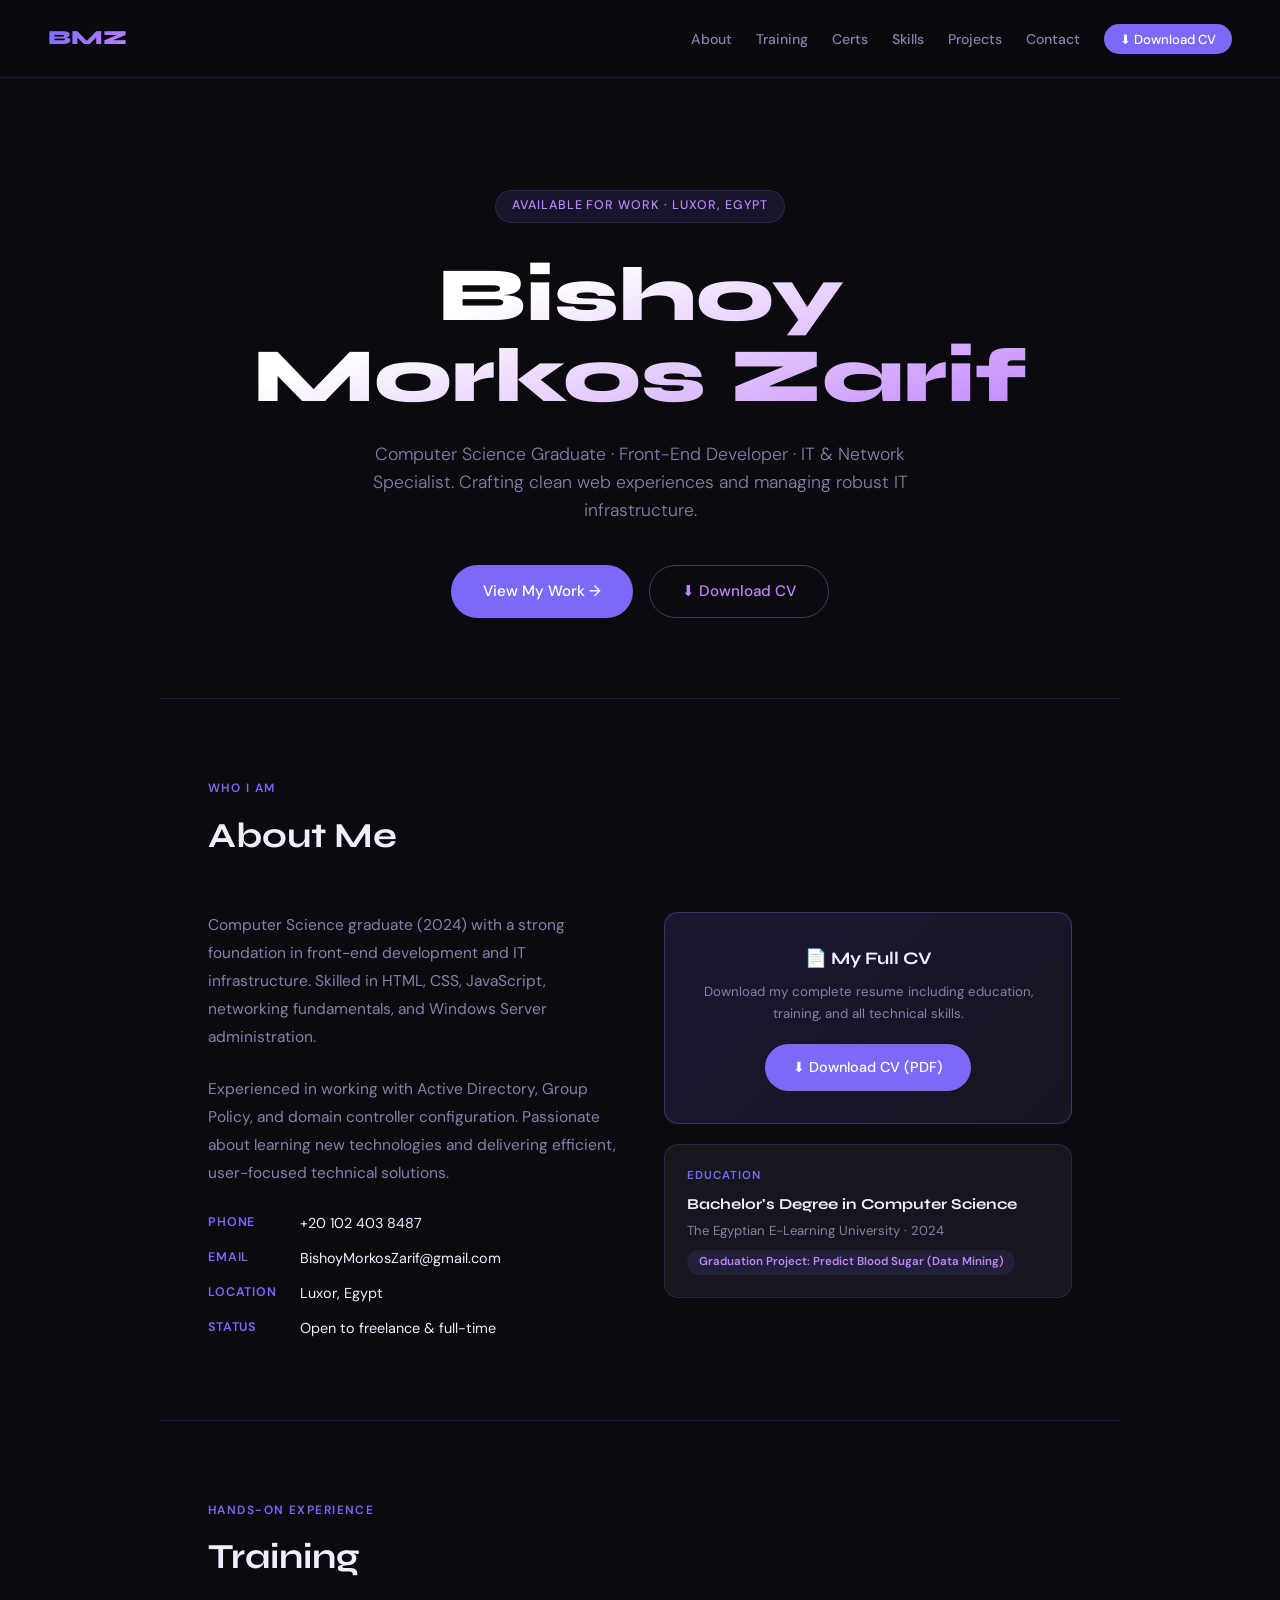
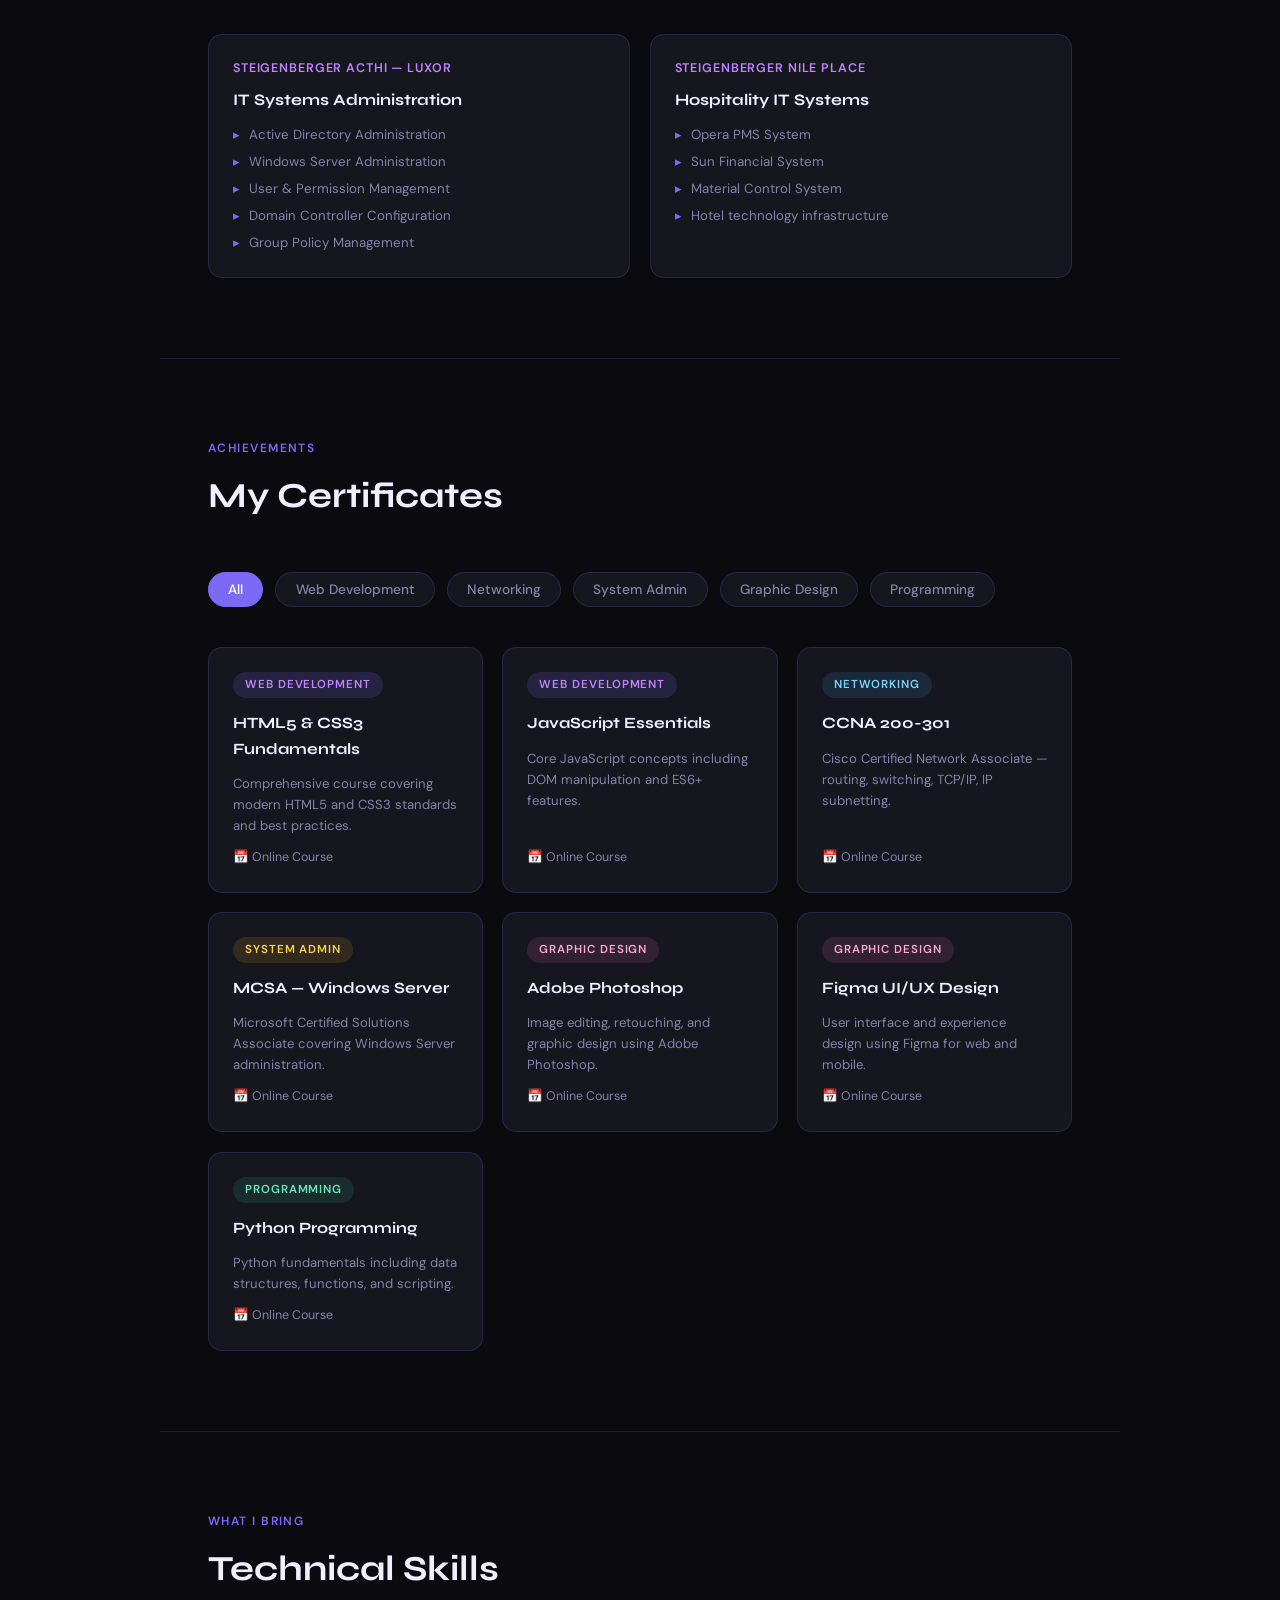
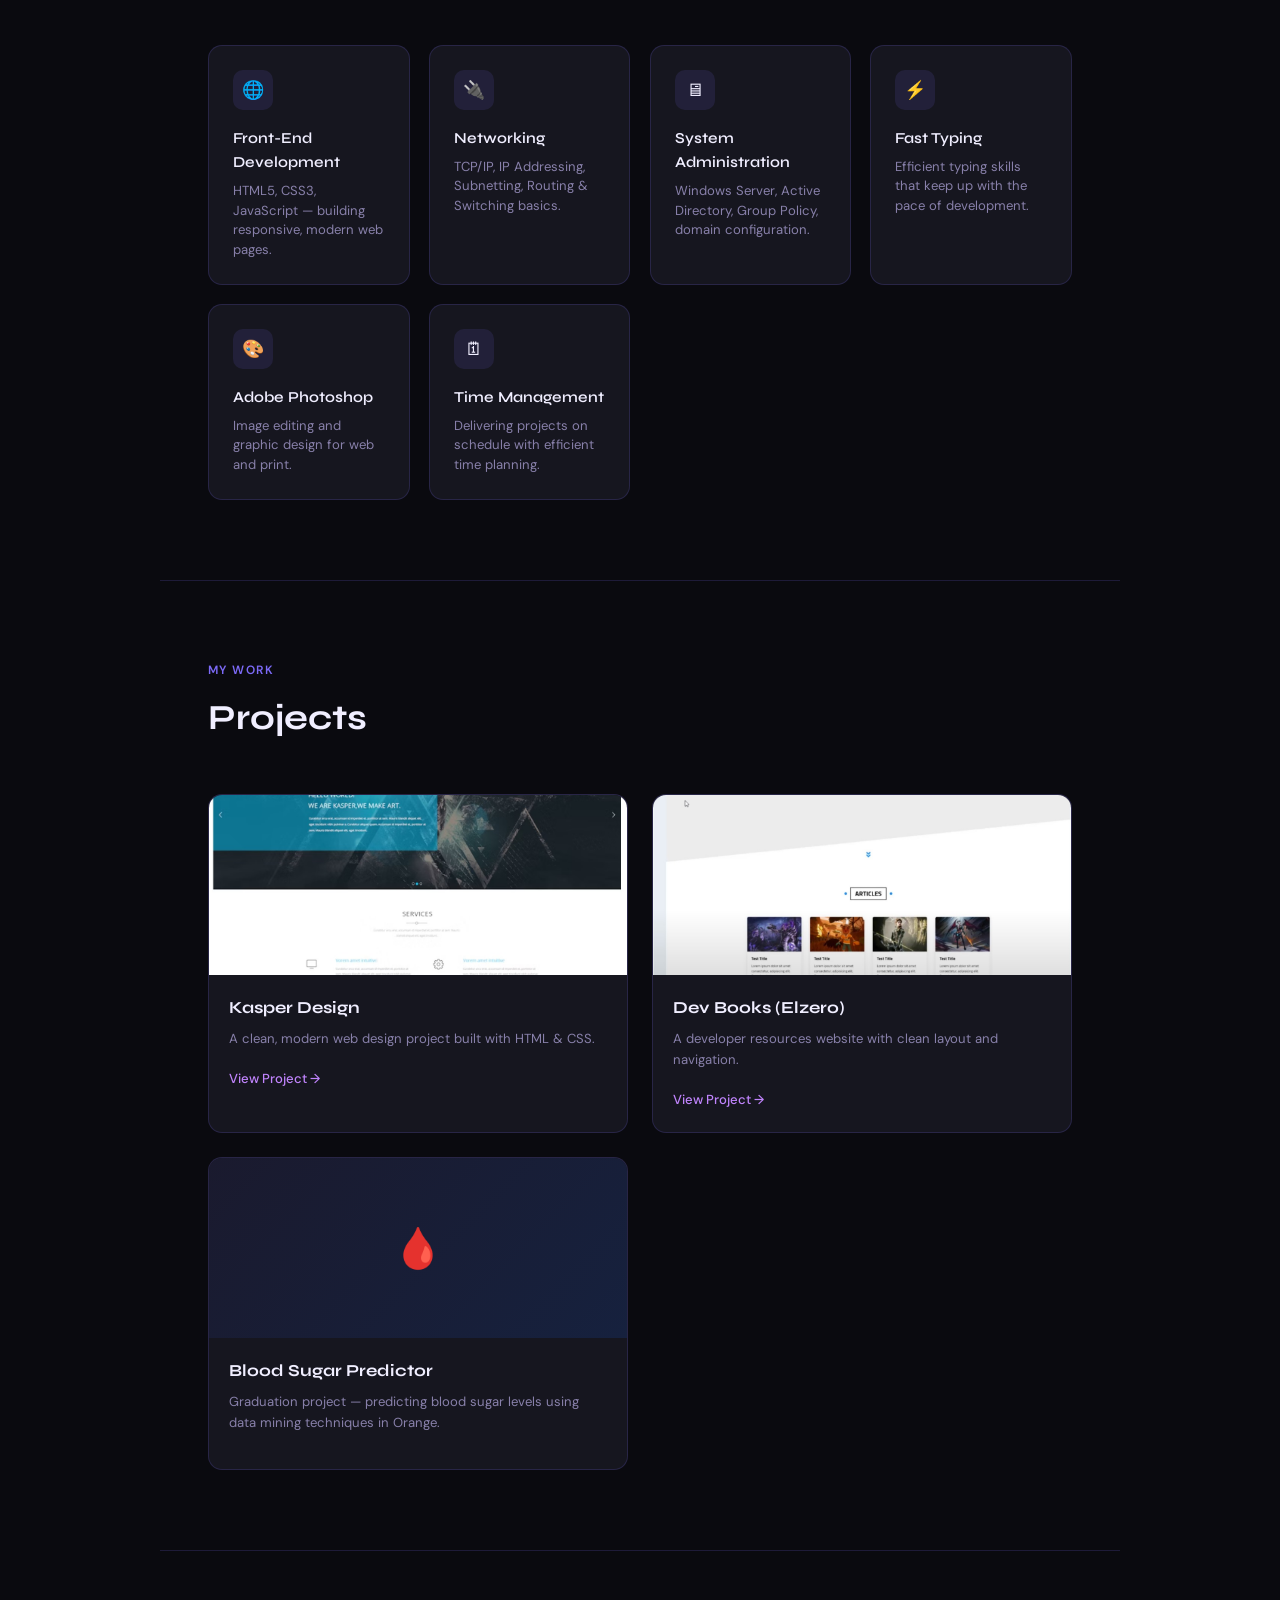
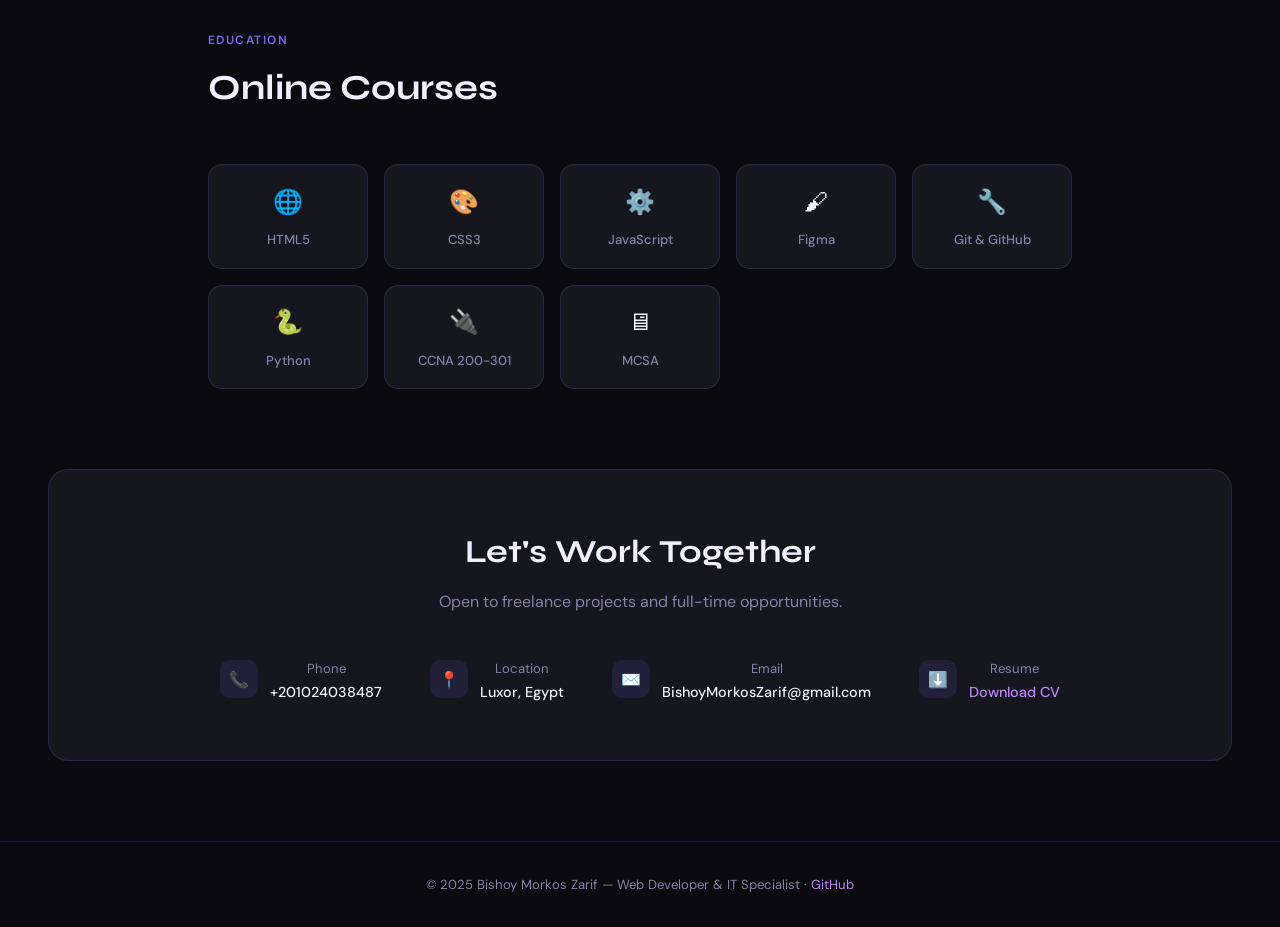
==== commit f6275245: "Update print statement from 'Hello' to 'Goodbye'" ====
--- a/index.html
+++ b/index.html
@@ -1,257 +1,386 @@
 <!DOCTYPE html>
 <html lang="en">
 <head>
-    <meta charset="UTF-8">
-    <meta http-equiv="X-UA-Compatible" content="IE=edge">
-    <meta name="viewport" content="width=device-width, initial-scale=1.0">
-    <link rel="stylesheet" href="https://cdnjs.cloudflare.com/ajax/libs/font-awesome/6.0.0-beta3/css/all.min.css">
-    <link rel="stylesheet" href="style.css">
-    <title>Bishoy Morkos</title>
+<meta charset="UTF-8">
+<meta name="viewport" content="width=device-width, initial-scale=1.0">
+<title>Bishoy Morkos Zarif — Web Developer & IT Specialist</title>
+<link href="https://fonts.googleapis.com/css2?family=Syne:wght@400;600;700;800&family=DM+Sans:ital,wght@0,300;0,400;0,500;1,300&display=swap" rel="stylesheet">
+<style>
+  *, *::before, *::after { margin: 0; padding: 0; box-sizing: border-box; }
+  :root {
+    --bg: #0a0a0f; --bg2: #111118; --card: #16161f;
+    --accent: #7c6af7; --accent2: #c084fc;
+    --text: #f0eeff; --muted: #8880aa;
+    --border: rgba(124,106,247,0.18); --radius: 14px;
+  }
+  html { scroll-behavior: smooth; }
+  body { font-family: 'DM Sans', sans-serif; background: var(--bg); color: var(--text); line-height: 1.6; min-height: 100vh; }
+
+  /* NAV */
+  nav { display: flex; justify-content: space-between; align-items: center; padding: 1.4rem 3rem; border-bottom: 1px solid var(--border); position: sticky; top: 0; background: rgba(10,10,15,0.92); backdrop-filter: blur(12px); z-index: 100; }
+  .nav-logo { font-family: 'Syne', sans-serif; font-weight: 800; font-size: 1.25rem; background: linear-gradient(135deg, var(--accent), var(--accent2)); -webkit-background-clip: text; -webkit-text-fill-color: transparent; background-clip: text; text-decoration: none; }
+  .nav-links { display: flex; gap: 1.5rem; list-style: none; align-items: center; }
+  .nav-links a { color: var(--muted); text-decoration: none; font-size: 0.88rem; font-weight: 500; transition: color 0.2s; }
+  .nav-links a:hover { color: var(--text); }
+  .nav-cv { background: var(--accent); color: #fff !important; padding: 0.42rem 1rem; border-radius: 100px; font-size: 0.82rem !important; transition: box-shadow 0.2s, transform 0.2s; }
+  .nav-cv:hover { box-shadow: 0 4px 20px rgba(124,106,247,0.4); transform: translateY(-1px); }
+
+  /* HERO */
+  .hero { padding: 7rem 3rem 5rem; max-width: 900px; margin: 0 auto; text-align: center; }
+  .hero-badge { display: inline-block; background: rgba(124,106,247,0.12); border: 1px solid var(--border); color: var(--accent2); font-size: 0.78rem; font-weight: 500; padding: 0.35rem 1rem; border-radius: 100px; margin-bottom: 2rem; letter-spacing: 0.08em; text-transform: uppercase; }
+  .hero h1 { font-family: 'Syne', sans-serif; font-size: clamp(2.8rem, 6vw, 5rem); font-weight: 800; line-height: 1.05; margin-bottom: 1.5rem; background: linear-gradient(160deg, #fff 30%, var(--accent2) 100%); -webkit-background-clip: text; -webkit-text-fill-color: transparent; background-clip: text; }
+  .hero p { font-size: 1.1rem; color: var(--muted); max-width: 580px; margin: 0 auto 2.5rem; font-weight: 300; }
+  .hero-ctas { display: flex; gap: 1rem; justify-content: center; flex-wrap: wrap; }
+  .btn-primary { display: inline-flex; align-items: center; gap: 0.5rem; background: var(--accent); color: #fff; text-decoration: none; padding: 0.85rem 2rem; border-radius: 100px; font-weight: 500; font-size: 0.95rem; transition: transform 0.2s, box-shadow 0.2s; }
+  .btn-primary:hover { transform: translateY(-2px); box-shadow: 0 8px 30px rgba(124,106,247,0.35); }
+  .btn-outline { display: inline-flex; align-items: center; gap: 0.5rem; background: transparent; color: var(--accent2); text-decoration: none; padding: 0.85rem 2rem; border-radius: 100px; font-weight: 500; font-size: 0.95rem; border: 1px solid rgba(192,132,252,0.35); transition: transform 0.2s, border-color 0.2s, background 0.2s; }
+  .btn-outline:hover { transform: translateY(-2px); border-color: var(--accent2); background: rgba(192,132,252,0.07); }
+
+  /* SHARED */
+  section { padding: 5rem 3rem; max-width: 960px; margin: 0 auto; }
+  .section-label { font-size: 0.75rem; text-transform: uppercase; letter-spacing: 0.12em; color: var(--accent); font-weight: 600; margin-bottom: 0.6rem; }
+  .section-title { font-family: 'Syne', sans-serif; font-size: 2.2rem; font-weight: 700; margin-bottom: 3rem; color: var(--text); }
+  .section-divider { width: 100%; height: 1px; background: var(--border); max-width: 960px; margin: 0 auto; }
+
+  /* ABOUT */
+  .about-grid { display: grid; grid-template-columns: 1fr 1fr; gap: 3rem; align-items: start; }
+  .about-text p { color: var(--muted); font-size: 0.97rem; line-height: 1.8; margin-bottom: 1.5rem; }
+  .about-dl { display: flex; flex-direction: column; gap: 0.75rem; }
+  .about-dl-row { display: flex; gap: 0.75rem; }
+  .about-dl-row .lbl { font-size: 0.78rem; text-transform: uppercase; letter-spacing: 0.07em; color: var(--accent); font-weight: 600; min-width: 80px; padding-top: 0.1rem; }
+  .about-dl-row .val { font-size: 0.9rem; color: var(--text); }
+  .about-right { display: flex; flex-direction: column; gap: 1.25rem; }
+  .cv-card { background: linear-gradient(135deg, rgba(124,106,247,0.15), rgba(192,132,252,0.08)); border: 1px solid rgba(124,106,247,0.35); border-radius: var(--radius); padding: 2rem; text-align: center; }
+  .cv-card h3 { font-family: 'Syne', sans-serif; font-size: 1.1rem; margin-bottom: 0.5rem; }
+  .cv-card p { font-size: 0.83rem; color: var(--muted); margin-bottom: 1.25rem; }
+  .edu-card { background: var(--card); border: 1px solid var(--border); border-radius: var(--radius); padding: 1.4rem; }
+  .edu-card .edu-lbl { font-size: 0.72rem; text-transform: uppercase; letter-spacing: 0.08em; color: var(--accent); font-weight: 600; margin-bottom: 0.4rem; }
+  .edu-card h3 { font-family: 'Syne', sans-serif; font-size: 0.95rem; font-weight: 700; margin-bottom: 0.2rem; }
+  .edu-card p { font-size: 0.82rem; color: var(--muted); }
+  .proj-tag { display: inline-block; background: rgba(124,106,247,0.12); color: var(--accent2); font-size: 0.72rem; font-weight: 600; padding: 0.2rem 0.7rem; border-radius: 100px; margin-top: 0.6rem; }
+
+  /* TRAINING */
+  .training-grid { display: grid; grid-template-columns: repeat(auto-fit, minmax(260px, 1fr)); gap: 1.2rem; }
+  .training-card { background: var(--card); border: 1px solid var(--border); border-radius: var(--radius); padding: 1.5rem; transition: border-color 0.2s, transform 0.2s; }
+  .training-card:hover { border-color: rgba(124,106,247,0.5); transform: translateY(-3px); }
+  .training-card .org { font-size: 0.78rem; font-weight: 600; text-transform: uppercase; letter-spacing: 0.07em; color: var(--accent2); margin-bottom: 0.5rem; }
+  .training-card h3 { font-family: 'Syne', sans-serif; font-size: 1rem; font-weight: 700; margin-bottom: 0.75rem; }
+  .training-card ul { list-style: none; display: flex; flex-direction: column; gap: 0.35rem; }
+  .training-card ul li { font-size: 0.83rem; color: var(--muted); padding-left: 1rem; position: relative; }
+  .training-card ul li::before { content: '▸'; position: absolute; left: 0; color: var(--accent); }
+
+  /* CERTS */
+  .cert-filter-row { display: flex; gap: 0.75rem; flex-wrap: wrap; margin-bottom: 2.5rem; }
+  .cert-btn { background: var(--card); border: 1px solid var(--border); color: var(--muted); padding: 0.5rem 1.2rem; border-radius: 100px; font-size: 0.85rem; font-weight: 500; cursor: pointer; font-family: 'DM Sans', sans-serif; transition: all 0.2s; }
+  .cert-btn:hover { border-color: var(--accent); color: var(--text); }
+  .cert-btn.active { background: var(--accent); border-color: var(--accent); color: #fff; }
+  .certs-grid { display: grid; grid-template-columns: repeat(auto-fill, minmax(260px, 1fr)); gap: 1.2rem; }
+  .cert-card { background: var(--card); border: 1px solid var(--border); border-radius: var(--radius); padding: 1.5rem; display: flex; flex-direction: column; gap: 0.75rem; transition: border-color 0.2s, transform 0.2s; }
+  .cert-card:hover { border-color: rgba(124,106,247,0.5); transform: translateY(-3px); }
+  .cert-card.hidden { display: none; }
+  .cbadge { display: inline-block; font-size: 0.72rem; font-weight: 600; text-transform: uppercase; letter-spacing: 0.08em; padding: 0.25rem 0.75rem; border-radius: 100px; width: fit-content; }
+  .badge-web { background: rgba(124,106,247,0.15); color: var(--accent2); }
+  .badge-net { background: rgba(56,189,248,0.12); color: #7dd3fc; }
+  .badge-sys { background: rgba(251,191,36,0.12); color: #fcd34d; }
+  .badge-design { background: rgba(244,114,182,0.12); color: #f9a8d4; }
+  .badge-prog { background: rgba(52,211,153,0.12); color: #6ee7b7; }
+  .cert-card h3 { font-family: 'Syne', sans-serif; font-size: 0.98rem; font-weight: 700; }
+  .cert-card p { font-size: 0.82rem; color: var(--muted); }
+  .cert-card .cert-year { font-size: 0.78rem; color: var(--muted); margin-top: auto; }
+
+  /* SKILLS */
+  .skills-grid { display: grid; grid-template-columns: repeat(auto-fit, minmax(200px, 1fr)); gap: 1.2rem; }
+  .skill-card { background: var(--card); border: 1px solid var(--border); border-radius: var(--radius); padding: 1.5rem; transition: border-color 0.2s, transform 0.2s; }
+  .skill-card:hover { border-color: rgba(124,106,247,0.5); transform: translateY(-3px); }
+  .skill-icon { width: 40px; height: 40px; background: rgba(124,106,247,0.12); border-radius: 10px; display: flex; align-items: center; justify-content: center; font-size: 18px; margin-bottom: 1rem; }
+  .skill-card h3 { font-size: 0.95rem; font-weight: 600; margin-bottom: 0.4rem; font-family: 'Syne', sans-serif; }
+  .skill-card p { font-size: 0.82rem; color: var(--muted); line-height: 1.5; }
+
+  /* PROJECTS */
+  .projects-grid { display: grid; grid-template-columns: repeat(auto-fit, minmax(280px, 1fr)); gap: 1.5rem; }
+  .project-card { background: var(--card); border: 1px solid var(--border); border-radius: var(--radius); overflow: hidden; transition: transform 0.25s, border-color 0.2s; }
+  .project-card:hover { transform: translateY(-4px); border-color: rgba(124,106,247,0.5); }
+  .project-img { width: 100%; height: 180px; background: linear-gradient(135deg, #1a1a2e, #16213e); display: flex; align-items: center; justify-content: center; font-size: 3rem; overflow: hidden; }
+  .project-img img { width: 100%; height: 100%; object-fit: cover; display: block; }
+  .project-info { padding: 1.25rem; }
+  .project-info h3 { font-family: 'Syne', sans-serif; font-size: 1.05rem; font-weight: 700; margin-bottom: 0.4rem; }
+  .project-info p { font-size: 0.82rem; color: var(--muted); margin-bottom: 1rem; }
+  .project-link { display: inline-flex; align-items: center; gap: 0.35rem; color: var(--accent2); font-size: 0.82rem; font-weight: 500; text-decoration: none; transition: gap 0.2s; }
+  .project-link:hover { gap: 0.55rem; }
+
+  /* COURSES */
+  .courses-grid { display: grid; grid-template-columns: repeat(auto-fit, minmax(150px, 1fr)); gap: 1rem; }
+  .course-pill { background: var(--card); border: 1px solid var(--border); border-radius: var(--radius); padding: 1.1rem 1rem; text-align: center; transition: border-color 0.2s, transform 0.2s; }
+  .course-pill:hover { border-color: rgba(124,106,247,0.5); transform: translateY(-2px); }
+  .course-pill span { font-size: 1.5rem; display: block; margin-bottom: 0.5rem; }
+  .course-pill p { font-size: 0.82rem; color: var(--muted); font-weight: 500; }
+
+  /* CONTACT */
+  .contact-section { background: var(--card); border: 1px solid var(--border); border-radius: 20px; padding: 3.5rem; text-align: center; margin: 0 3rem 5rem; }
+  .contact-section h2 { font-family: 'Syne', sans-serif; font-size: 2rem; font-weight: 700; margin-bottom: 0.75rem; }
+  .contact-section > p { color: var(--muted); margin-bottom: 2.5rem; }
+  .contact-items { display: flex; justify-content: center; gap: 3rem; flex-wrap: wrap; }
+  .contact-item { display: flex; align-items: center; gap: 0.75rem; }
+  .contact-item .icon { width: 38px; height: 38px; background: rgba(124,106,247,0.12); border-radius: 10px; display: flex; align-items: center; justify-content: center; font-size: 16px; }
+  .contact-item span { font-size: 0.82rem; color: var(--muted); }
+  .contact-item strong { display: block; font-size: 0.9rem; color: var(--text); font-weight: 500; }
+  .contact-item a { color: var(--accent2); text-decoration: none; }
+
+  footer { text-align: center; padding: 2rem; border-top: 1px solid var(--border); color: var(--muted); font-size: 0.82rem; }
+  footer a { color: var(--accent2); text-decoration: none; }
+
+  @media (max-width: 700px) {
+    nav { padding: 1rem 1.25rem; } .nav-links { gap: 0.75rem; }
+    .hero { padding: 4rem 1.5rem 3rem; } section { padding: 3.5rem 1.5rem; }
+    .contact-section { margin: 0 1.5rem 3.5rem; padding: 2.5rem 1.5rem; }
+    .contact-items { gap: 1.5rem; flex-direction: column; align-items: flex-start; }
+    .about-grid { grid-template-columns: 1fr; gap: 2rem; }
+  }
+</style>
 </head>
 <body>
-    <header>
-        <a href="#" class="logo">Bishoy</a>
-        <nav class="navigation">
-            <a href="#Skills">Skills</a>
-            <a href="#Online-Course">Online Course</a>
-            <a href="#projects">Projects</a>
-            <a href="#contact">Contact</a>
-        </nav>
-        <button id="dark-mode-toggle" aria-label="Toggle Dark Mode">
-            <i class="fas fa-moon"></i>
-        </button>
-    </header>
-
-    <section class="main">
-        <div>
-            <h2>Hello, I'm Bishoy<br><span>Information technology</span></h2>
-            <h3>I'm a professional Web Developer. Our Main Goal to help & Satisfied the Local & Global Clients by web development solutions</h3>
-            <a href="#projects" class="main-btn">View my work</a>
-            <div class="social-icons">
-                <a href="https://www.linkedin.com/in/bishoy-morkos-71a820216/"><i class="fab fa-linkedin"></i></a>
-                <a href="https://www.instagram.com/bishoymorkos1/"><i class="fab fa-instagram"></i></a>
-                <a href="https://github.com/BishoyMZarif"><i class="fab fa-github"></i></a>
-                <a href="https://www.facebook.com/bishoy.morkos.3/"><i class="fab fa-facebook"></i></a>
-            </div>
-        </div>
-    </section>
-<section class="cards" id="certificates">
-    <h2 class="title">Certificates</h2>
-    <div class="content">
-        <div class="card">
-            <div class="info">
-                <h3>My Certificates</h3>
-                <select id="certSelect">
-                    <option value="">-- Choose a Certificate --</option>
-                    <option value="web">Web Development</option>
-                    <option value="networking">Networking</option>
-                    <option value="design">Graphic Design</option>
-                    <option value="programming">Programming</option>
-                </select>
-            </div>
-        </div>
-    </div>
-</section>
-
-    
-    <section class="cards" id="Skills">
-        <h2 class="title">Skills</h2>
-        <div class="content">
-            <div class="card">
-                <div class="icon">
-                    <i class="fas fa-edit"></i>
-                </div>
-                <div class="info">
-                    <h3>Fast Typing</h3>
-                    <p>I can type more than 10 words per minute.</p>
-                </div>
-            </div>
-            <div class="card">
-                <div class="icon">
-                    <i class="fas fa-clock"></i>
-                </div>
-                <div class="info">
-                    <h3>Time Management</h3>
-                    <p>I efficiently manage time in my projects.</p>
-                </div>
-            </div>
-            <div class="card">
-                <div class="icon">
-                    <i class="fas fa-diagram-project"></i>
-                </div>
-                <div class="info">
-                    <h3>Project Management</h3>
-                    <p>I handle project management with top tools and skills.</p>
-                </div>
-            </div>
-            <div class="card">
-                <div class="icon">
-                    <i class="fas fa-image"></i>
-                </div>
-                <div class="info">
-                    <h3>Adobe Photoshop</h3>
-                    <p>I use Adobe Photoshop for image editing and graphic design.</p>
-                </div>
-            </div>
-            <div class="card">
-                <div class="icon">
-                    <i class="fas fa-video"></i>
-                </div>
-                <div class="info">
-                    <h3>Adobe Premiere</h3>
-                    <p>I use Adobe Premiere for professional video editing.</p>
-                </div>
-            </div>
-        </div>
-    </section>
-
-    <section class="projects" id="projects">
-        <h2 class="title">Projects</h2>
-        <div class="content">
-            <div class="project-card">
-                <div class="project-image">
-                    <img src="imge/work1.jpg" />
-                </div>
-                <div class="project-info">
-                    <p class="project-category">Kasper Design</p>
-                    <strong class="project-title">
-                        <span>Kasper</span>
-                        <a href="https://bishoymzarif.github.io/Kasper.github.io/" class="more-details">Show Work</a>
-                    </strong>
-                </div>
-            </div>
-            <div class="project-card">
-                <div class="project-image">
-                    <img src="imge/work2.jpg" />
-                </div>
-                <div class="project-info">
-                    <p class="project-category">Ezlero Design</p>
-                    <strong class="project-title">
-                        <span>Dev Books</span>
-                        <a href="https://bishoymzarif.github.io/Elzero.github.io/" class="more-details">More details</a>
-                    </strong>
-                </div>
-            </div>
-        </div>
-    </section>
-
-    <section class="cards" id="Online-Course">
-        <h2 class="title">Online Course</h2>
-        <div class="content">
-            <div class="card">
-                <div class="icon">
-                    <i class="fab fa-html5"></i>
-                </div>
-                <div class="info">
-                    <h3>HTML5 Course</h3>
-                    <p>I used it in some projects.</p>
-                </div>
-            </div>
-            <div class="card">
-                <div class="icon">
-                    <i class="fab fa-css3-alt"></i>
-                </div>
-                <div class="info">
-                    <h3>CSS Course</h3>
-                    <p>I used it in some projects.</p>
-                </div>
-            </div>
-            <div class="card">
-                <div class="icon">
-                    <i class="fa-brands fa-js"></i>
-                </div>
-                <div class="info">
-                    <h3>JavaScript Course</h3>
-                    <p>I used it in some projects.</p>
-                </div>
-            </div>
-            <div class="card">
-                <div class="icon">
-                    <i class="fa-brands fa-figma"></i>
-                </div>
-                <div class="info">
-                    <h3>Figma</h3>
-                    <p>I used it in some projects.</p>
-                </div>
-            </div>
-            <div class="card">
-                <div class="icon">
-                    <i class="fab fa-github"></i>
-                </div>
-                <div class="info">
-                    <h3>Git & GitHub Course</h3>
-                    <p>I used it in some projects.</p>
-                </div>
-            </div>
-            <div class="card">
-                <div class="image">
-                    <img src="imge/python-logo-only.png" alt="Python">
-                </div>
-                <div class="info">
-                    <h3>Python Course</h3>
-                    <p>I used it in some projects.</p>
-                </div>
-            </div>
-            <div class="card">
-                <div class="image">
-                    <img src="imge/CCNA 200-301 Courses.jpeg" alt="Networks">
-                </div>
-                <div class="info">
-                    <h3>CCNA 200_301 Course</h3>
-                    <p>I used it in some projects.</p>
-                </div>
-            </div>
-        </div>
-    </section>
-
-    <section class="cards contact" id="contact">
-        <h2 class="title">Let's work together</h2>
-        <div class="content">
-            <div class="card">
-                <div class="icon">
-                    <i class="fas fa-phone" aria-label="Phone Icon"></i>
-                </div>
-                <div class="info">
-                    <h3>Phone</h3>
-                    <p>+201024038487</p>
-                </div>
-            </div>
-            <div class="card">
-                <div class="icon">
-                    <i class="fas fa-house" aria-label="House Icon"></i>
-                </div>
-                <div class="info">
-                    <h3>Address</h3>
-                    <p>Shark El Ska, Luxor, Egypt</p>
-                </div>
-            </div>
-            <div class="card">
-                <div class="icon">
-                    <i class="fas fa-envelope" aria-label="Email Icon"></i>
-                </div>
-                <div class="info">
-                    <h3>Email</h3>
-                    <p>BishoyMorkosZarif@gmail.com</p>
-                </div>
-            </div>
-        </div>
-    </section>
-
-    <footer class="footer">
-        <p class="footer-title">Copyrights @ <span>Bishoy Morkos</span></p>
-        <div class="social-icons">
-            <a href="https://www.linkedin.com/in/bishoy-morkos-71a820216/"><i class="fab fa-linkedin"></i></a>
-            <a href="https://www.instagram.com/bishoymorkos1/"><i class="fab fa-instagram"></i></a>
-            <a href="https://github.com/BishoyMZarif"><i class="fab fa-github"></i></a>
-            <a href="https://www.facebook.com/bishoy.morkos.3/"><i class="fab fa-facebook"></i></a>
-        </div>
-    </footer>
-
-
-
-    <script src="style.js"></script>
+
+<!-- NAV -->
+<nav>
+  <a class="nav-logo" href="#">BMZ</a>
+  <ul class="nav-links">
+    <li><a href="#about">About</a></li>
+    <li><a href="#training">Training</a></li>
+    <li><a href="#certificates">Certs</a></li>
+    <li><a href="#skills">Skills</a></li>
+    <li><a href="#projects">Projects</a></li>
+    <li><a href="#contact">Contact</a></li>
+    <li><a href="Bishoy_Morkos_CV.pdf" download class="nav-cv">⬇ Download CV</a></li>
+  </ul>
+</nav>
+
+<!-- HERO -->
+<div class="hero">
+  <div class="hero-badge">Available for work · Luxor, Egypt</div>
+  <h1>Bishoy Morkos Zarif</h1>
+  <p>Computer Science Graduate · Front-End Developer · IT &amp; Network Specialist. Crafting clean web experiences and managing robust IT infrastructure.</p>
+  <div class="hero-ctas">
+    <a href="#projects" class="btn-primary">View My Work →</a>
+    <a href="Bishoy_Morkos_CV.pdf" download class="btn-outline">⬇ Download CV</a>
+  </div>
+</div>
+
+<div class="section-divider"></div>
+
+<!-- ABOUT -->
+<section id="about">
+  <div class="section-label">Who I Am</div>
+  <div class="section-title">About Me</div>
+  <div class="about-grid">
+    <div class="about-text">
+      <p>Computer Science graduate (2024) with a strong foundation in front-end development and IT infrastructure. Skilled in HTML, CSS, JavaScript, networking fundamentals, and Windows Server administration.</p>
+      <p>Experienced in working with Active Directory, Group Policy, and domain controller configuration. Passionate about learning new technologies and delivering efficient, user-focused technical solutions.</p>
+      <div class="about-dl">
+        <div class="about-dl-row"><span class="lbl">Phone</span><span class="val">+20 102 403 8487</span></div>
+        <div class="about-dl-row"><span class="lbl">Email</span><span class="val">BishoyMorkosZarif@gmail.com</span></div>
+        <div class="about-dl-row"><span class="lbl">Location</span><span class="val">Luxor, Egypt</span></div>
+        <div class="about-dl-row"><span class="lbl">Status</span><span class="val">Open to freelance &amp; full-time</span></div>
+      </div>
+    </div>
+    <div class="about-right">
+      <div class="cv-card">
+        <h3>📄 My Full CV</h3>
+        <p>Download my complete resume including education, training, and all technical skills.</p>
+        <a href="Bishoy_Morkos_CV.pdf" download class="btn-primary" style="font-size:0.9rem;padding:0.75rem 1.75rem;">⬇ Download CV (PDF)</a>
+      </div>
+      <div class="edu-card">
+        <div class="edu-lbl">Education</div>
+        <h3>Bachelor's Degree in Computer Science</h3>
+        <p>The Egyptian E-Learning University · 2024</p>
+        <span class="proj-tag">Graduation Project: Predict Blood Sugar (Data Mining)</span>
+      </div>
+    </div>
+  </div>
+</section>
+
+<div class="section-divider"></div>
+
+<!-- TRAINING -->
+<section id="training">
+  <div class="section-label">Hands-On Experience</div>
+  <div class="section-title">Training</div>
+  <div class="training-grid">
+    <div class="training-card">
+      <div class="org">Steigenberger Acthi — Luxor</div>
+      <h3>IT Systems Administration</h3>
+      <ul>
+        <li>Active Directory Administration</li>
+        <li>Windows Server Administration</li>
+        <li>User &amp; Permission Management</li>
+        <li>Domain Controller Configuration</li>
+        <li>Group Policy Management</li>
+      </ul>
+    </div>
+    <div class="training-card">
+      <div class="org">Steigenberger Nile Place</div>
+      <h3>Hospitality IT Systems</h3>
+      <ul>
+        <li>Opera PMS System</li>
+        <li>Sun Financial System</li>
+        <li>Material Control System</li>
+        <li>Hotel technology infrastructure</li>
+      </ul>
+    </div>
+  </div>
+</section>
+
+<div class="section-divider"></div>
+
+<!-- CERTIFICATES -->
+<section id="certificates">
+  <div class="section-label">Achievements</div>
+  <div class="section-title">My Certificates</div>
+  <div class="cert-filter-row">
+    <button class="cert-btn active" onclick="filterCerts('all', this)">All</button>
+    <button class="cert-btn" onclick="filterCerts('web', this)">Web Development</button>
+    <button class="cert-btn" onclick="filterCerts('net', this)">Networking</button>
+    <button class="cert-btn" onclick="filterCerts('sys', this)">System Admin</button>
+    <button class="cert-btn" onclick="filterCerts('design', this)">Graphic Design</button>
+    <button class="cert-btn" onclick="filterCerts('prog', this)">Programming</button>
+  </div>
+  <div class="certs-grid" id="certsGrid">
+    <div class="cert-card" data-cat="web">
+      <span class="cbadge badge-web">Web Development</span>
+      <h3>HTML5 &amp; CSS3 Fundamentals</h3>
+      <p>Comprehensive course covering modern HTML5 and CSS3 standards and best practices.</p>
+      <span class="cert-year">📅 Online Course</span>
+    </div>
+    <div class="cert-card" data-cat="web">
+      <span class="cbadge badge-web">Web Development</span>
+      <h3>JavaScript Essentials</h3>
+      <p>Core JavaScript concepts including DOM manipulation and ES6+ features.</p>
+      <span class="cert-year">📅 Online Course</span>
+    </div>
+    <div class="cert-card" data-cat="net">
+      <span class="cbadge badge-net">Networking</span>
+      <h3>CCNA 200-301</h3>
+      <p>Cisco Certified Network Associate — routing, switching, TCP/IP, IP subnetting.</p>
+      <span class="cert-year">📅 Online Course</span>
+    </div>
+    <div class="cert-card" data-cat="sys">
+      <span class="cbadge badge-sys">System Admin</span>
+      <h3>MCSA — Windows Server</h3>
+      <p>Microsoft Certified Solutions Associate covering Windows Server administration.</p>
+      <span class="cert-year">📅 Online Course</span>
+    </div>
+    <div class="cert-card" data-cat="design">
+      <span class="cbadge badge-design">Graphic Design</span>
+      <h3>Adobe Photoshop</h3>
+      <p>Image editing, retouching, and graphic design using Adobe Photoshop.</p>
+      <span class="cert-year">📅 Online Course</span>
+    </div>
+    <div class="cert-card" data-cat="design">
+      <span class="cbadge badge-design">Graphic Design</span>
+      <h3>Figma UI/UX Design</h3>
+      <p>User interface and experience design using Figma for web and mobile.</p>
+      <span class="cert-year">📅 Online Course</span>
+    </div>
+    <div class="cert-card" data-cat="prog">
+      <span class="cbadge badge-prog">Programming</span>
+      <h3>Python Programming</h3>
+      <p>Python fundamentals including data structures, functions, and scripting.</p>
+      <span class="cert-year">📅 Online Course</span>
+    </div>
+  </div>
+</section>
+
+<div class="section-divider"></div>
+
+<!-- SKILLS -->
+<section id="skills">
+  <div class="section-label">What I Bring</div>
+  <div class="section-title">Technical Skills</div>
+  <div class="skills-grid">
+    <div class="skill-card"><div class="skill-icon">🌐</div><h3>Front-End Development</h3><p>HTML5, CSS3, JavaScript — building responsive, modern web pages.</p></div>
+    <div class="skill-card"><div class="skill-icon">🔌</div><h3>Networking</h3><p>TCP/IP, IP Addressing, Subnetting, Routing &amp; Switching basics.</p></div>
+    <div class="skill-card"><div class="skill-icon">🖥</div><h3>System Administration</h3><p>Windows Server, Active Directory, Group Policy, domain configuration.</p></div>
+    <div class="skill-card"><div class="skill-icon">⚡</div><h3>Fast Typing</h3><p>Efficient typing skills that keep up with the pace of development.</p></div>
+    <div class="skill-card"><div class="skill-icon">🎨</div><h3>Adobe Photoshop</h3><p>Image editing and graphic design for web and print.</p></div>
+    <div class="skill-card"><div class="skill-icon">🗓</div><h3>Time Management</h3><p>Delivering projects on schedule with efficient time planning.</p></div>
+  </div>
+</section>
+
+<div class="section-divider"></div>
+
+<!-- PROJECTS -->
+<section id="projects">
+  <div class="section-label">My Work</div>
+  <div class="section-title">Projects</div>
+  <div class="projects-grid">
+    <div class="project-card">
+      <div class="project-img"><img src="imge/work1.jpg" alt="Kasper Design" onerror="this.style.display='none'"></div>
+      <div class="project-info">
+        <h3>Kasper Design</h3>
+        <p>A clean, modern web design project built with HTML &amp; CSS.</p>
+        <a href="https://bishoymzarif.github.io/Kasper.github.io/" target="_blank" class="project-link">View Project →</a>
+      </div>
+    </div>
+    <div class="project-card">
+      <div class="project-img"><img src="imge/work2.jpg" alt="Dev Books" onerror="this.style.display='none'"></div>
+      <div class="project-info">
+        <h3>Dev Books (Elzero)</h3>
+        <p>A developer resources website with clean layout and navigation.</p>
+        <a href="https://bishoymzarif.github.io/Elzero.github.io/" target="_blank" class="project-link">View Project →</a>
+      </div>
+    </div>
+    <div class="project-card">
+      <div class="project-img" style="font-size:2.5rem;">🩸</div>
+      <div class="project-info">
+        <h3>Blood Sugar Predictor</h3>
+        <p>Graduation project — predicting blood sugar levels using data mining techniques in Orange.</p>
+      </div>
+    </div>
+  </div>
+</section>
+
+<div class="section-divider"></div>
+
+<!-- COURSES -->
+<section id="courses">
+  <div class="section-label">Education</div>
+  <div class="section-title">Online Courses</div>
+  <div class="courses-grid">
+    <div class="course-pill"><span>🌐</span><p>HTML5</p></div>
+    <div class="course-pill"><span>🎨</span><p>CSS3</p></div>
+    <div class="course-pill"><span>⚙️</span><p>JavaScript</p></div>
+    <div class="course-pill"><span>🖌</span><p>Figma</p></div>
+    <div class="course-pill"><span>🔧</span><p>Git &amp; GitHub</p></div>
+    <div class="course-pill"><span>🐍</span><p>Python</p></div>
+    <div class="course-pill"><span>🔌</span><p>CCNA 200-301</p></div>
+    <div class="course-pill"><span>🖥</span><p>MCSA</p></div>
+  </div>
+</section>
+
+<!-- CONTACT -->
+<div class="contact-section" id="contact">
+  <h2>Let's Work Together</h2>
+  <p>Open to freelance projects and full-time opportunities.</p>
+  <div class="contact-items">
+    <div class="contact-item"><div class="icon">📞</div><div><span>Phone</span><strong>+201024038487</strong></div></div>
+    <div class="contact-item"><div class="icon">📍</div><div><span>Location</span><strong>Luxor, Egypt</strong></div></div>
+    <div class="contact-item"><div class="icon">✉️</div><div><span>Email</span><strong>BishoyMorkosZarif@gmail.com</strong></div></div>
+    <div class="contact-item"><div class="icon">⬇️</div><div><span>Resume</span><strong><a href="Bishoy_Morkos_CV.pdf" download>Download CV</a></strong></div></div>
+  </div>
+</div>
+
+<footer>
+  © 2025 Bishoy Morkos Zarif — Web Developer &amp; IT Specialist ·
+  <a href="https://github.com/bishoymzarif" target="_blank">GitHub</a>
+</footer>
+
+<script>
+  function filterCerts(cat, btn) {
+    document.querySelectorAll('.cert-btn').forEach(b => b.classList.remove('active'));
+    btn.classList.add('active');
+    document.querySelectorAll('.cert-card').forEach(card => {
+      card.classList.toggle('hidden', cat !== 'all' && card.dataset.cat !== cat);
+    });
+  }
+</script>
 </body>
 </html>
-
-
-
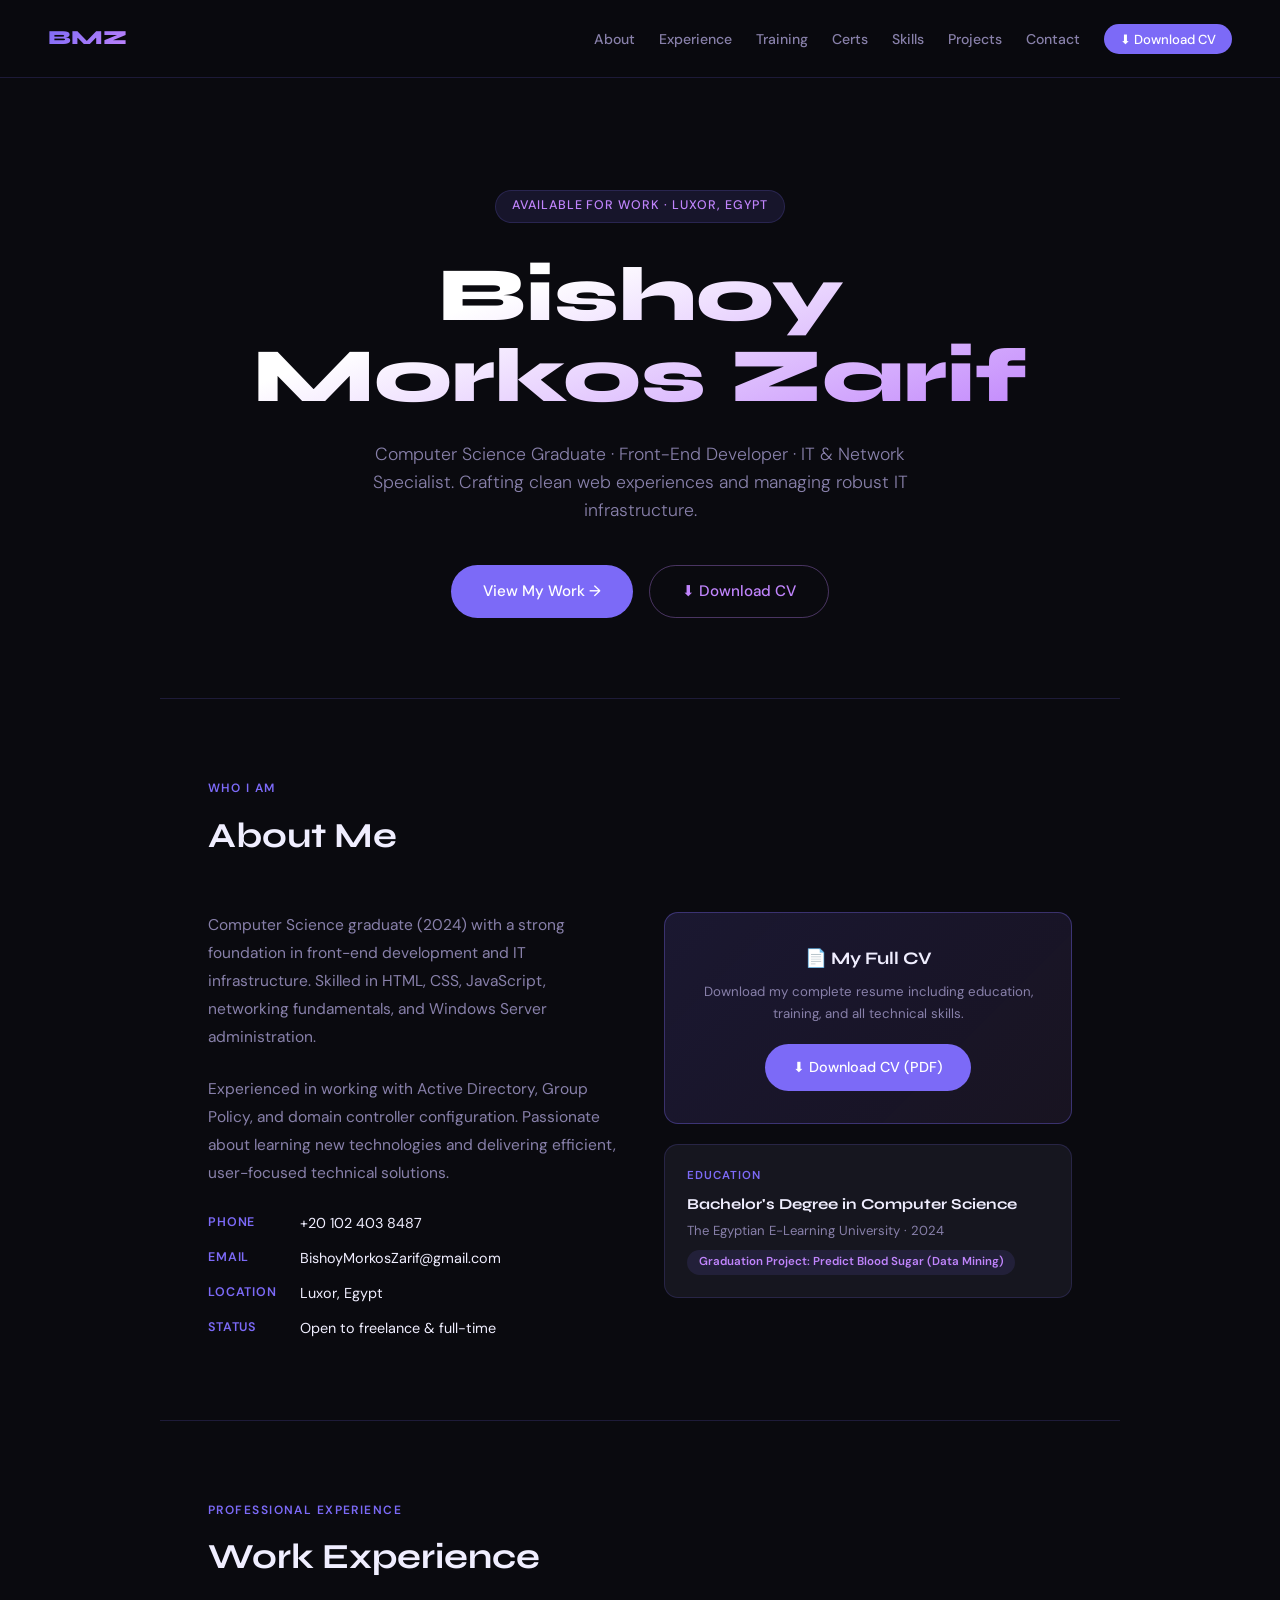
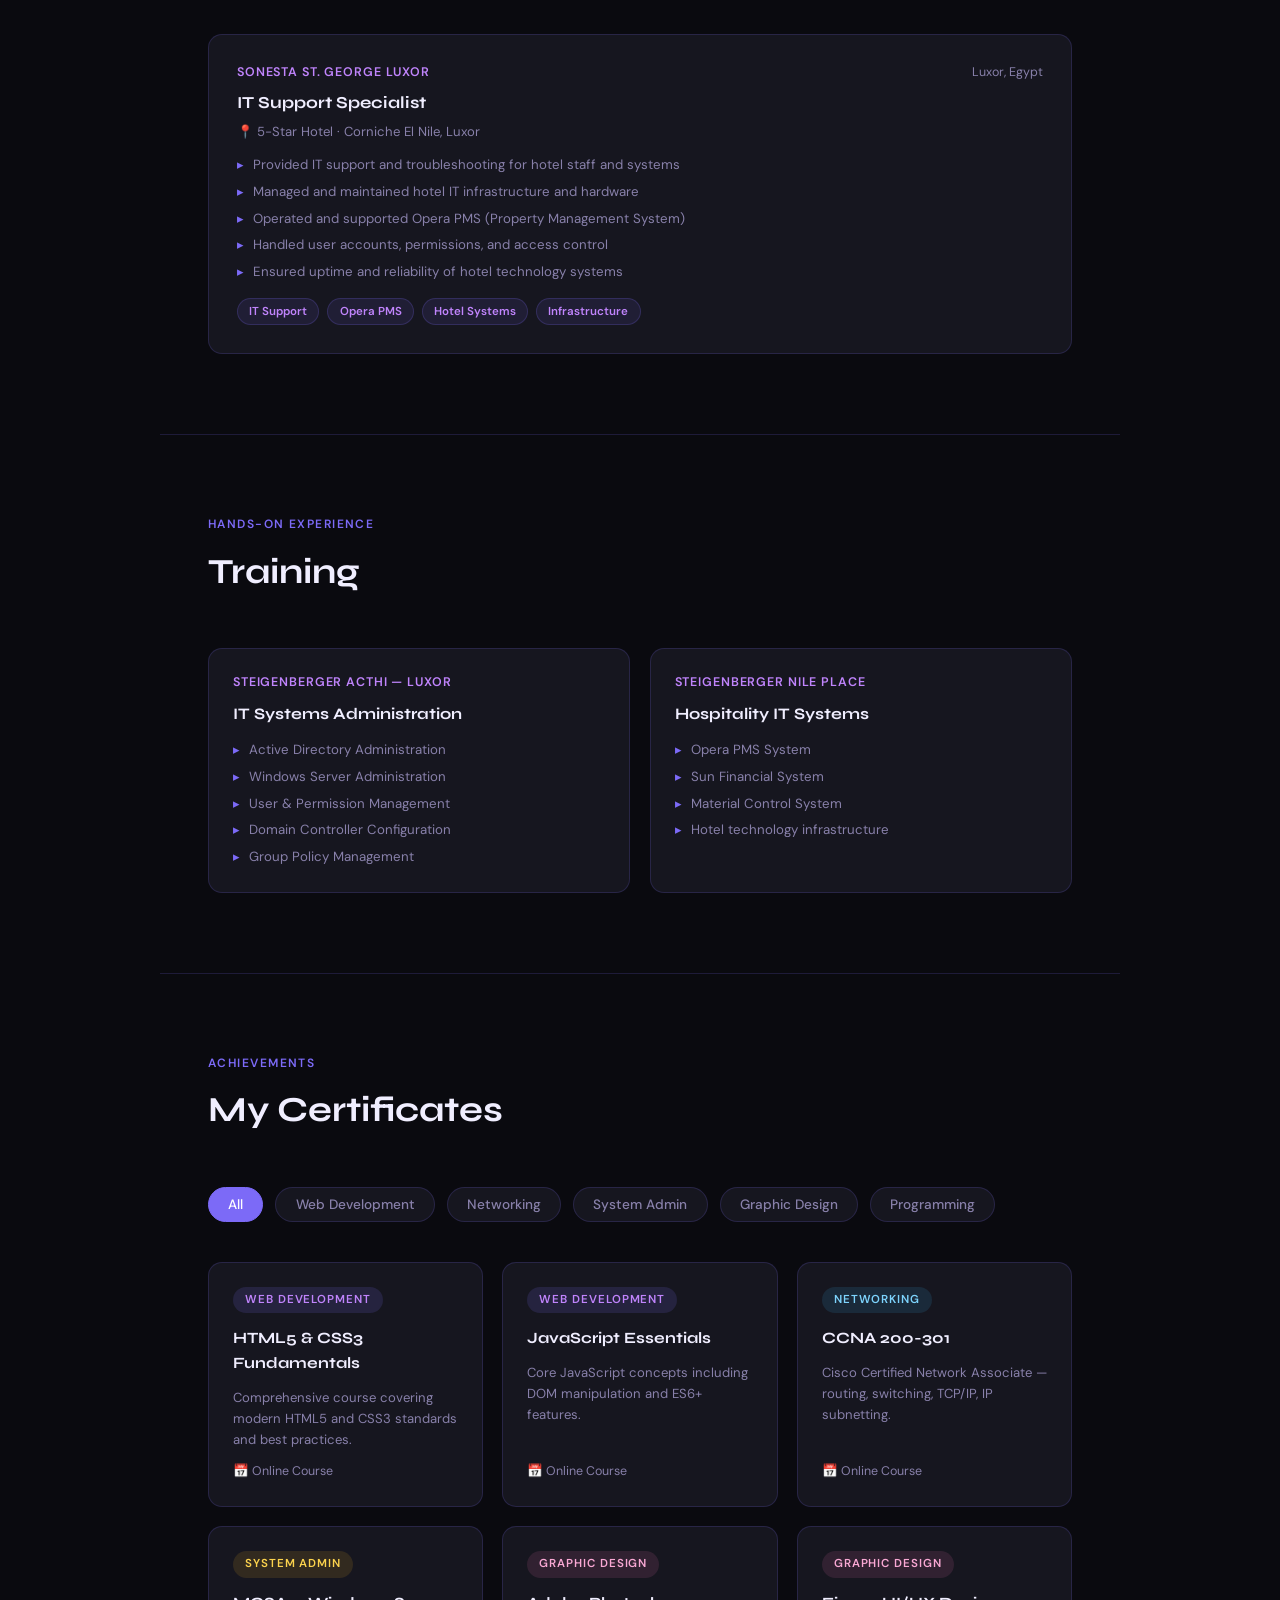
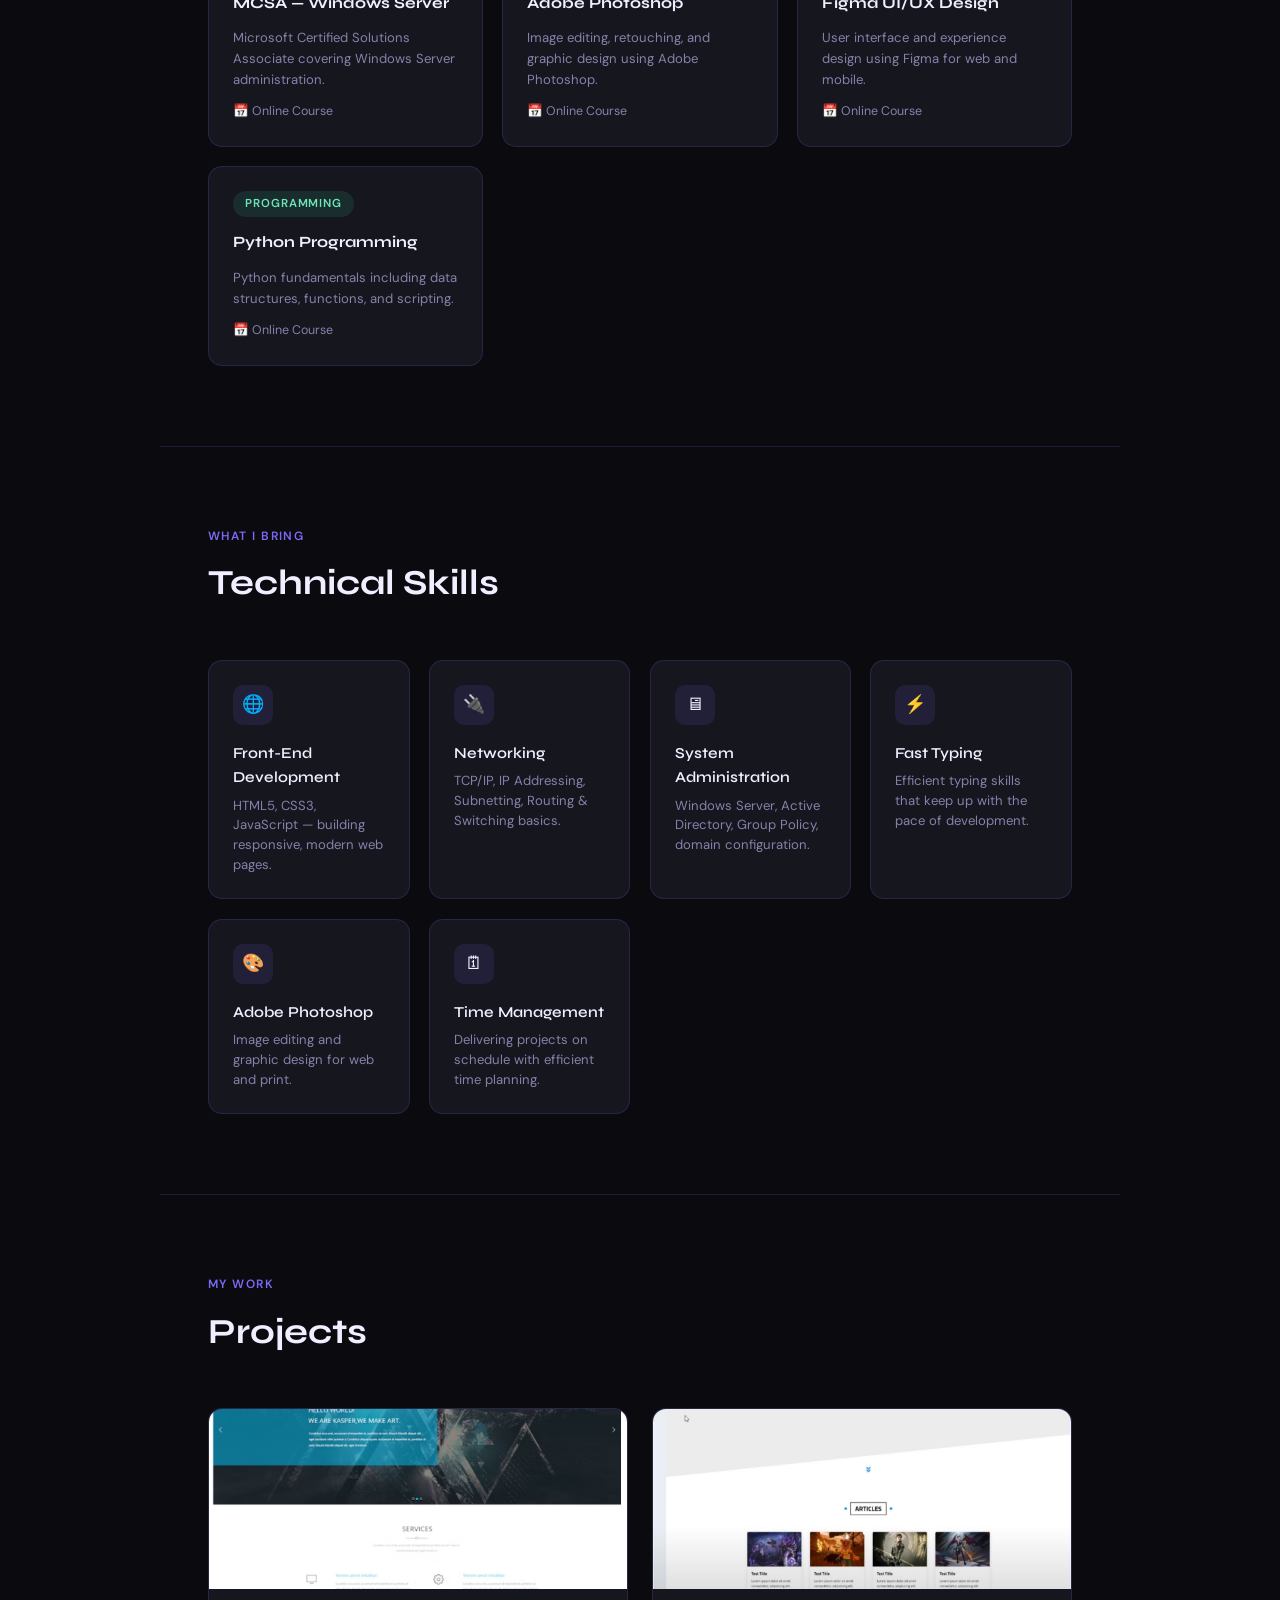
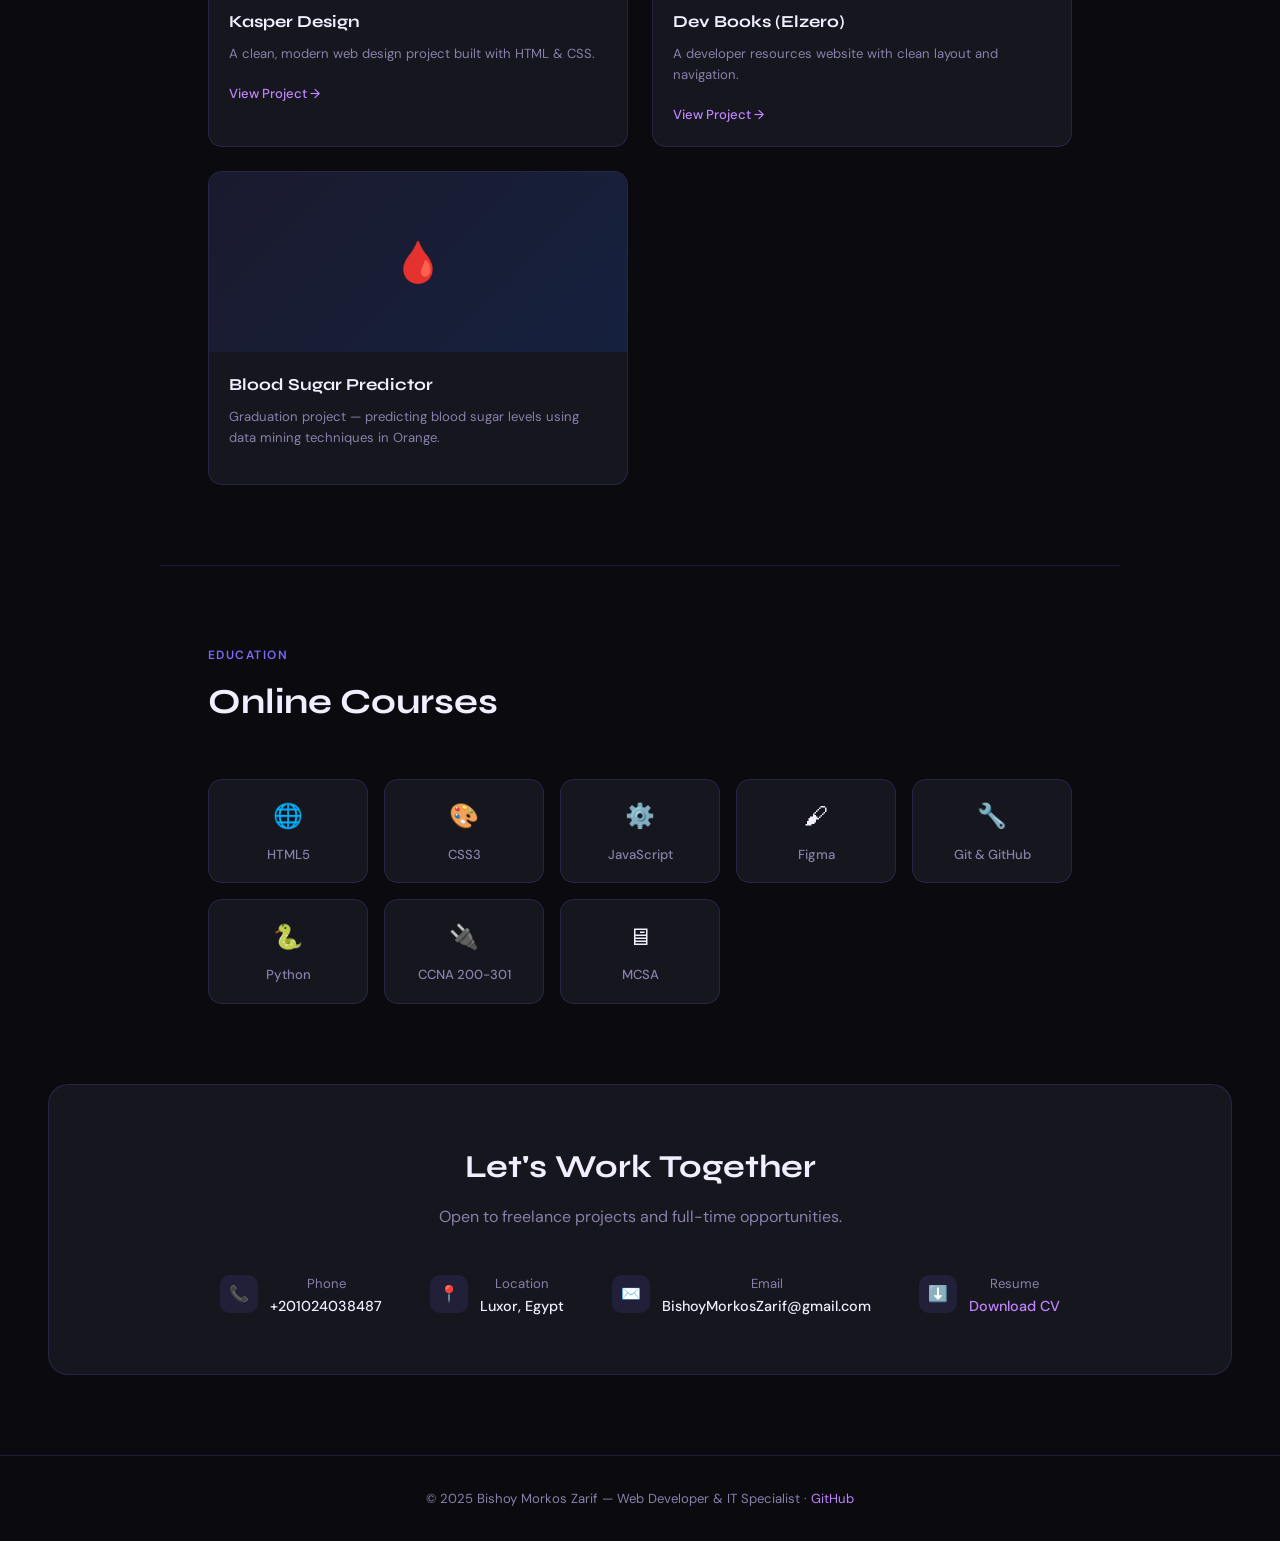
==== commit d4ada9e7: "Update index.html" ====
--- a/index.html
+++ b/index.html
@@ -58,6 +58,20 @@
   .edu-card h3 { font-family: 'Syne', sans-serif; font-size: 0.95rem; font-weight: 700; margin-bottom: 0.2rem; }
   .edu-card p { font-size: 0.82rem; color: var(--muted); }
   .proj-tag { display: inline-block; background: rgba(124,106,247,0.12); color: var(--accent2); font-size: 0.72rem; font-weight: 600; padding: 0.2rem 0.7rem; border-radius: 100px; margin-top: 0.6rem; }
+
+  /* WORK EXPERIENCE */
+  .exp-list { display: flex; flex-direction: column; gap: 1.5rem; }
+  .exp-card { background: var(--card); border: 1px solid var(--border); border-radius: var(--radius); padding: 1.75rem; display: grid; grid-template-columns: 1fr auto; gap: 0.25rem 1rem; align-items: start; transition: border-color 0.2s, transform 0.2s; }
+  .exp-card:hover { border-color: rgba(124,106,247,0.5); transform: translateY(-3px); }
+  .exp-card .exp-org { font-size: 0.78rem; font-weight: 600; text-transform: uppercase; letter-spacing: 0.07em; color: var(--accent2); grid-column: 1; }
+  .exp-card .exp-date { font-size: 0.78rem; color: var(--muted); grid-column: 2; text-align: right; white-space: nowrap; }
+  .exp-card h3 { font-family: 'Syne', sans-serif; font-size: 1.05rem; font-weight: 700; grid-column: 1 / -1; margin-top: 0.2rem; }
+  .exp-card .exp-location { font-size: 0.82rem; color: var(--muted); grid-column: 1 / -1; margin-bottom: 0.5rem; }
+  .exp-card ul { list-style: none; display: flex; flex-direction: column; gap: 0.35rem; grid-column: 1 / -1; }
+  .exp-card ul li { font-size: 0.83rem; color: var(--muted); padding-left: 1rem; position: relative; }
+  .exp-card ul li::before { content: '▸'; position: absolute; left: 0; color: var(--accent); }
+  .exp-tags { display: flex; gap: 0.5rem; flex-wrap: wrap; grid-column: 1 / -1; margin-top: 0.75rem; }
+  .exp-tag { background: rgba(124,106,247,0.1); border: 1px solid rgba(124,106,247,0.2); color: var(--accent2); font-size: 0.72rem; font-weight: 600; padding: 0.2rem 0.7rem; border-radius: 100px; }
 
   /* TRAINING */
   .training-grid { display: grid; grid-template-columns: repeat(auto-fit, minmax(260px, 1fr)); gap: 1.2rem; }
@@ -145,6 +159,7 @@
   <a class="nav-logo" href="#">BMZ</a>
   <ul class="nav-links">
     <li><a href="#about">About</a></li>
+    <li><a href="#experience">Experience</a></li>
     <li><a href="#training">Training</a></li>
     <li><a href="#certificates">Certs</a></li>
     <li><a href="#skills">Skills</a></li>
@@ -195,6 +210,37 @@
         <span class="proj-tag">Graduation Project: Predict Blood Sugar (Data Mining)</span>
       </div>
     </div>
+  </div>
+</section>
+
+<div class="section-divider"></div>
+
+<!-- WORK EXPERIENCE -->
+<section id="experience">
+  <div class="section-label">Professional Experience</div>
+  <div class="section-title">Work Experience</div>
+  <div class="exp-list">
+
+    <div class="exp-card">
+      <div class="exp-org">Sonesta St. George Luxor</div>
+      <div class="exp-date">Luxor, Egypt</div>
+      <h3>IT Support Specialist</h3>
+      <div class="exp-location">📍 5-Star Hotel · Corniche El Nile, Luxor</div>
+      <ul>
+        <li>Provided IT support and troubleshooting for hotel staff and systems</li>
+        <li>Managed and maintained hotel IT infrastructure and hardware</li>
+        <li>Operated and supported Opera PMS (Property Management System)</li>
+        <li>Handled user accounts, permissions, and access control</li>
+        <li>Ensured uptime and reliability of hotel technology systems</li>
+      </ul>
+      <div class="exp-tags">
+        <span class="exp-tag">IT Support</span>
+        <span class="exp-tag">Opera PMS</span>
+        <span class="exp-tag">Hotel Systems</span>
+        <span class="exp-tag">Infrastructure</span>
+      </div>
+    </div>
+
   </div>
 </section>
 
